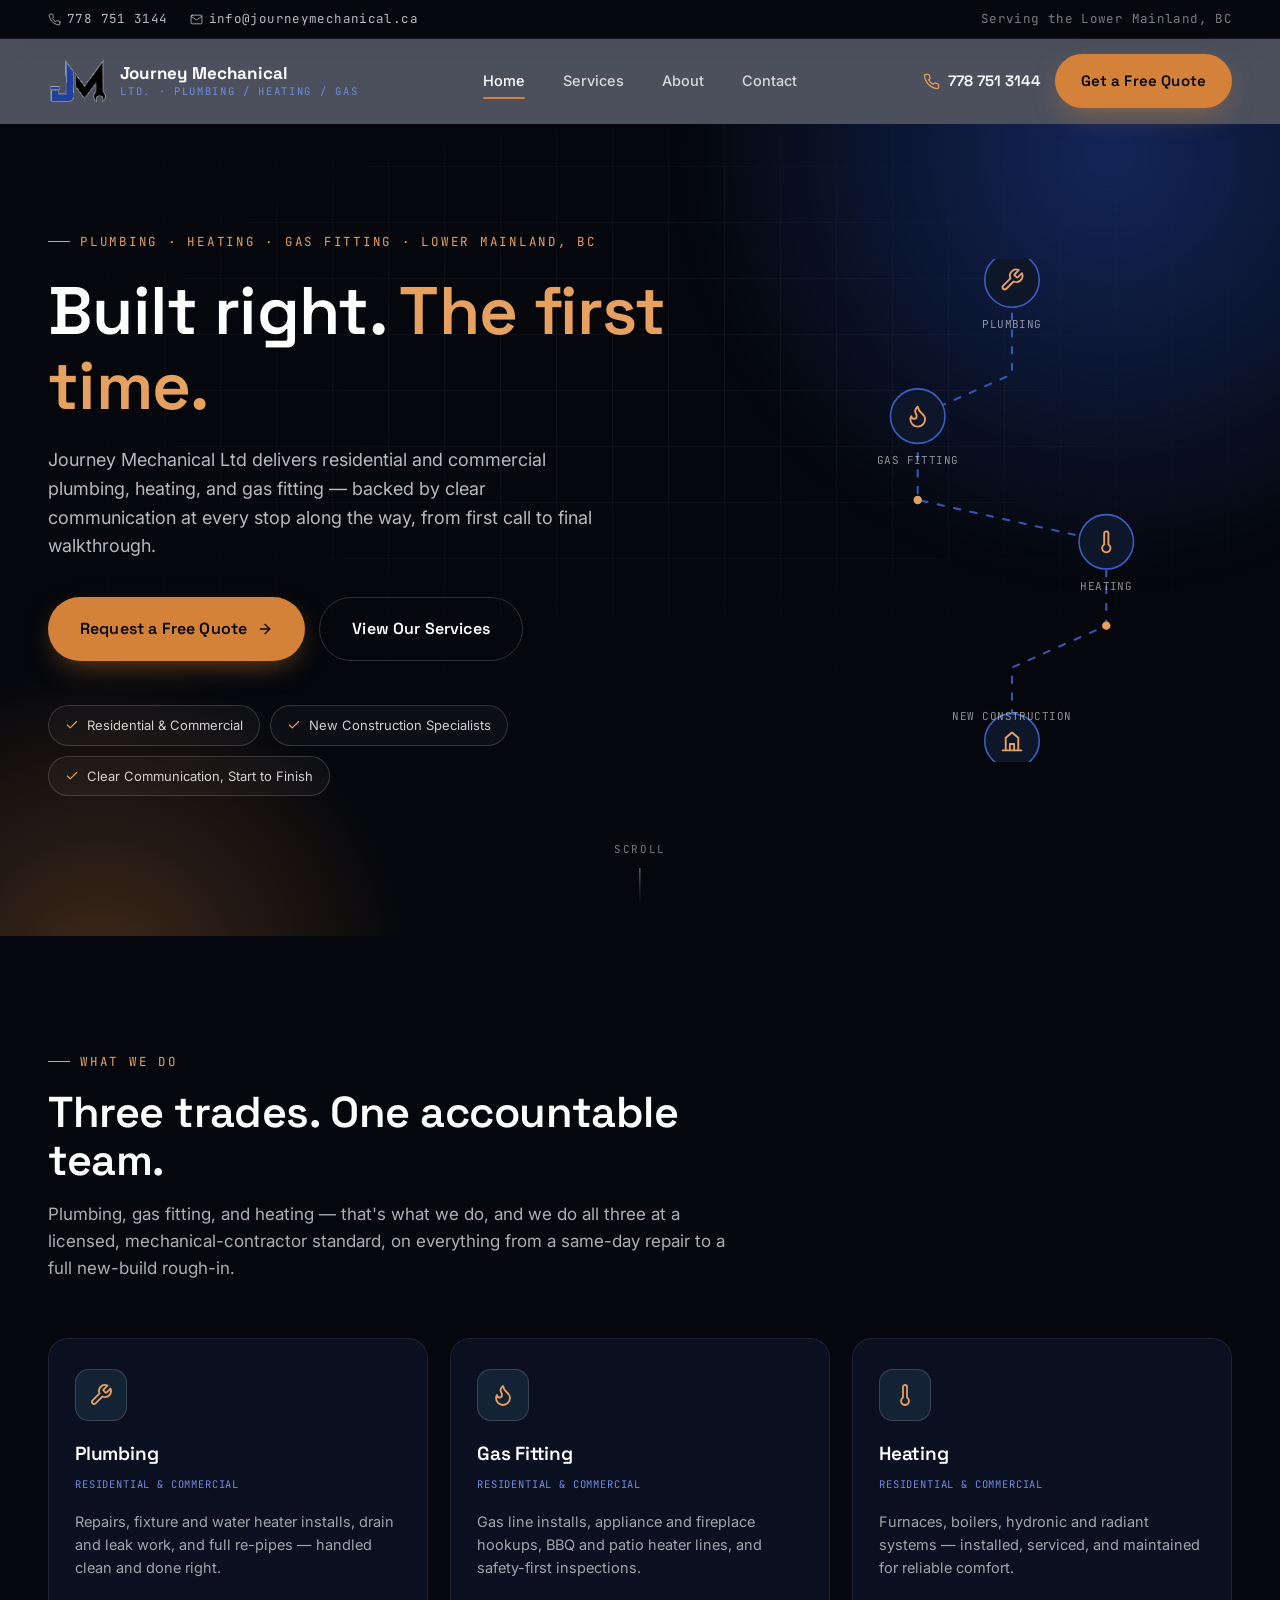
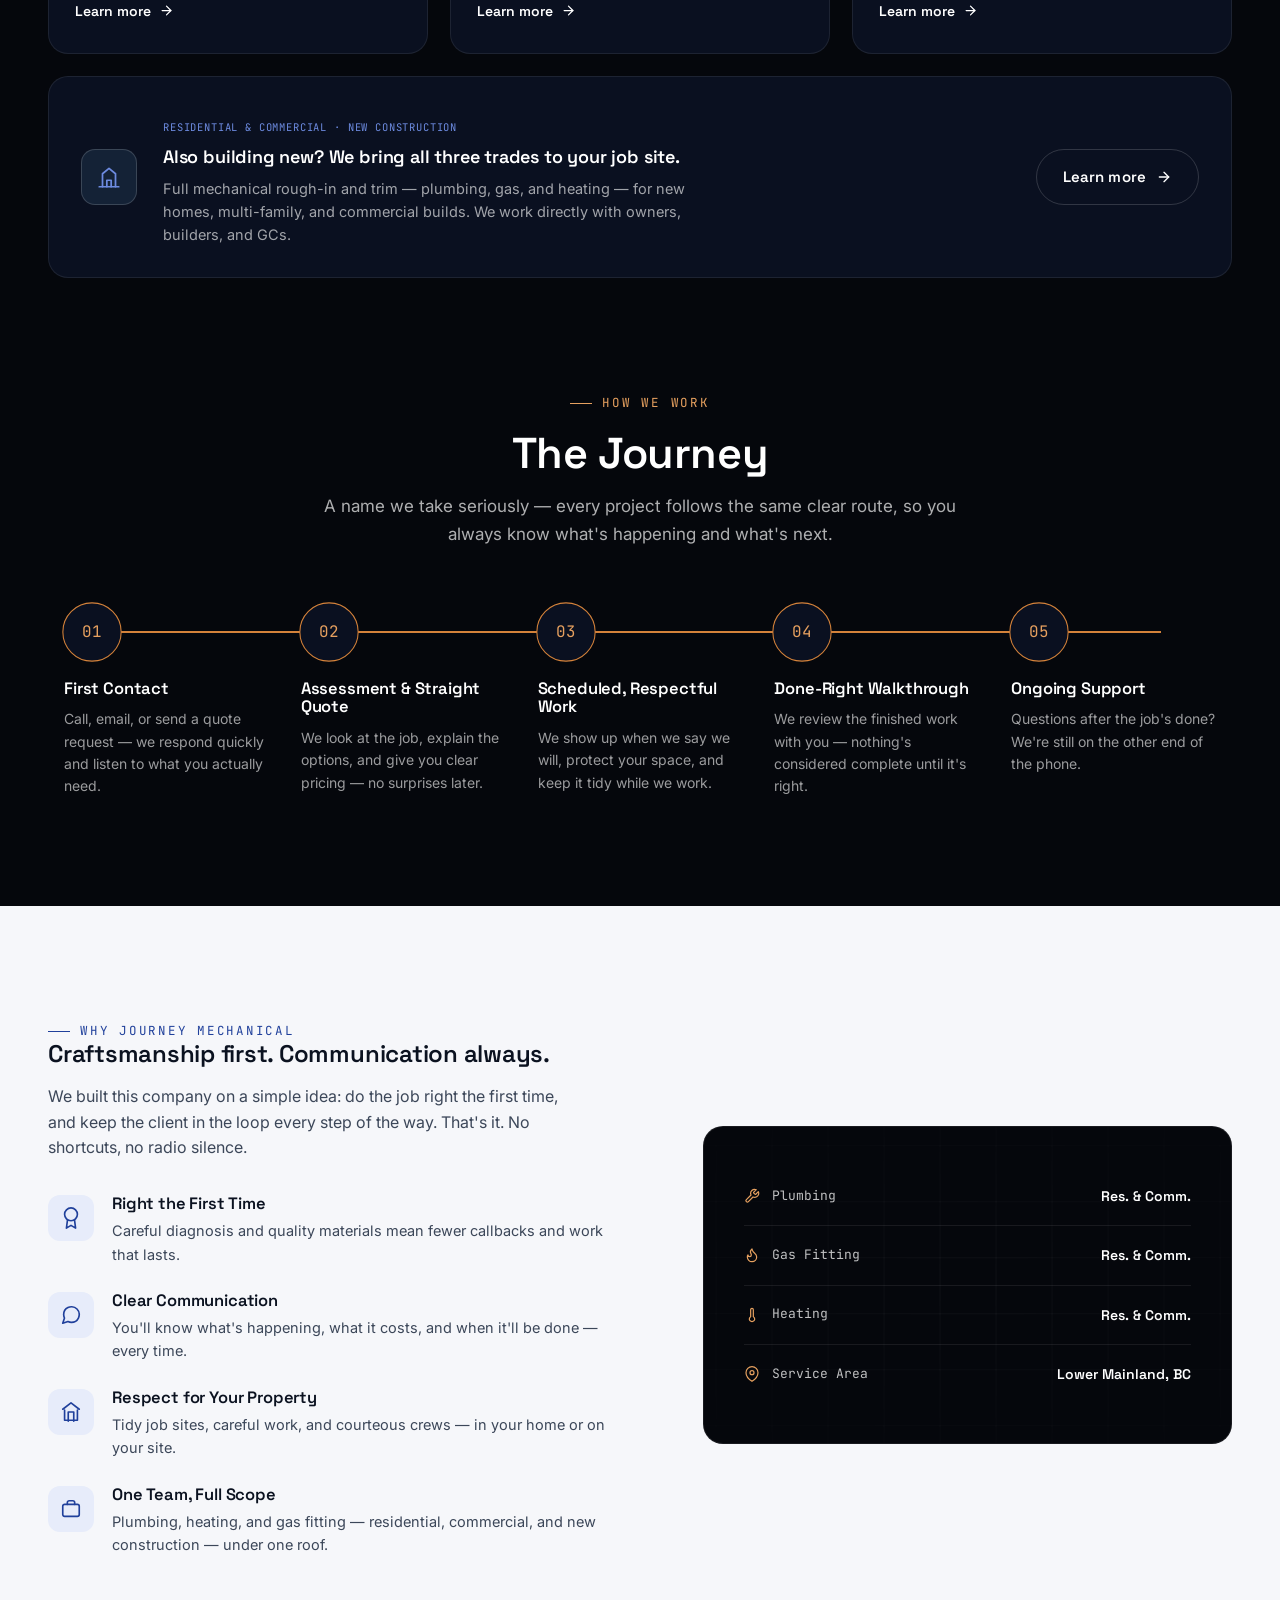
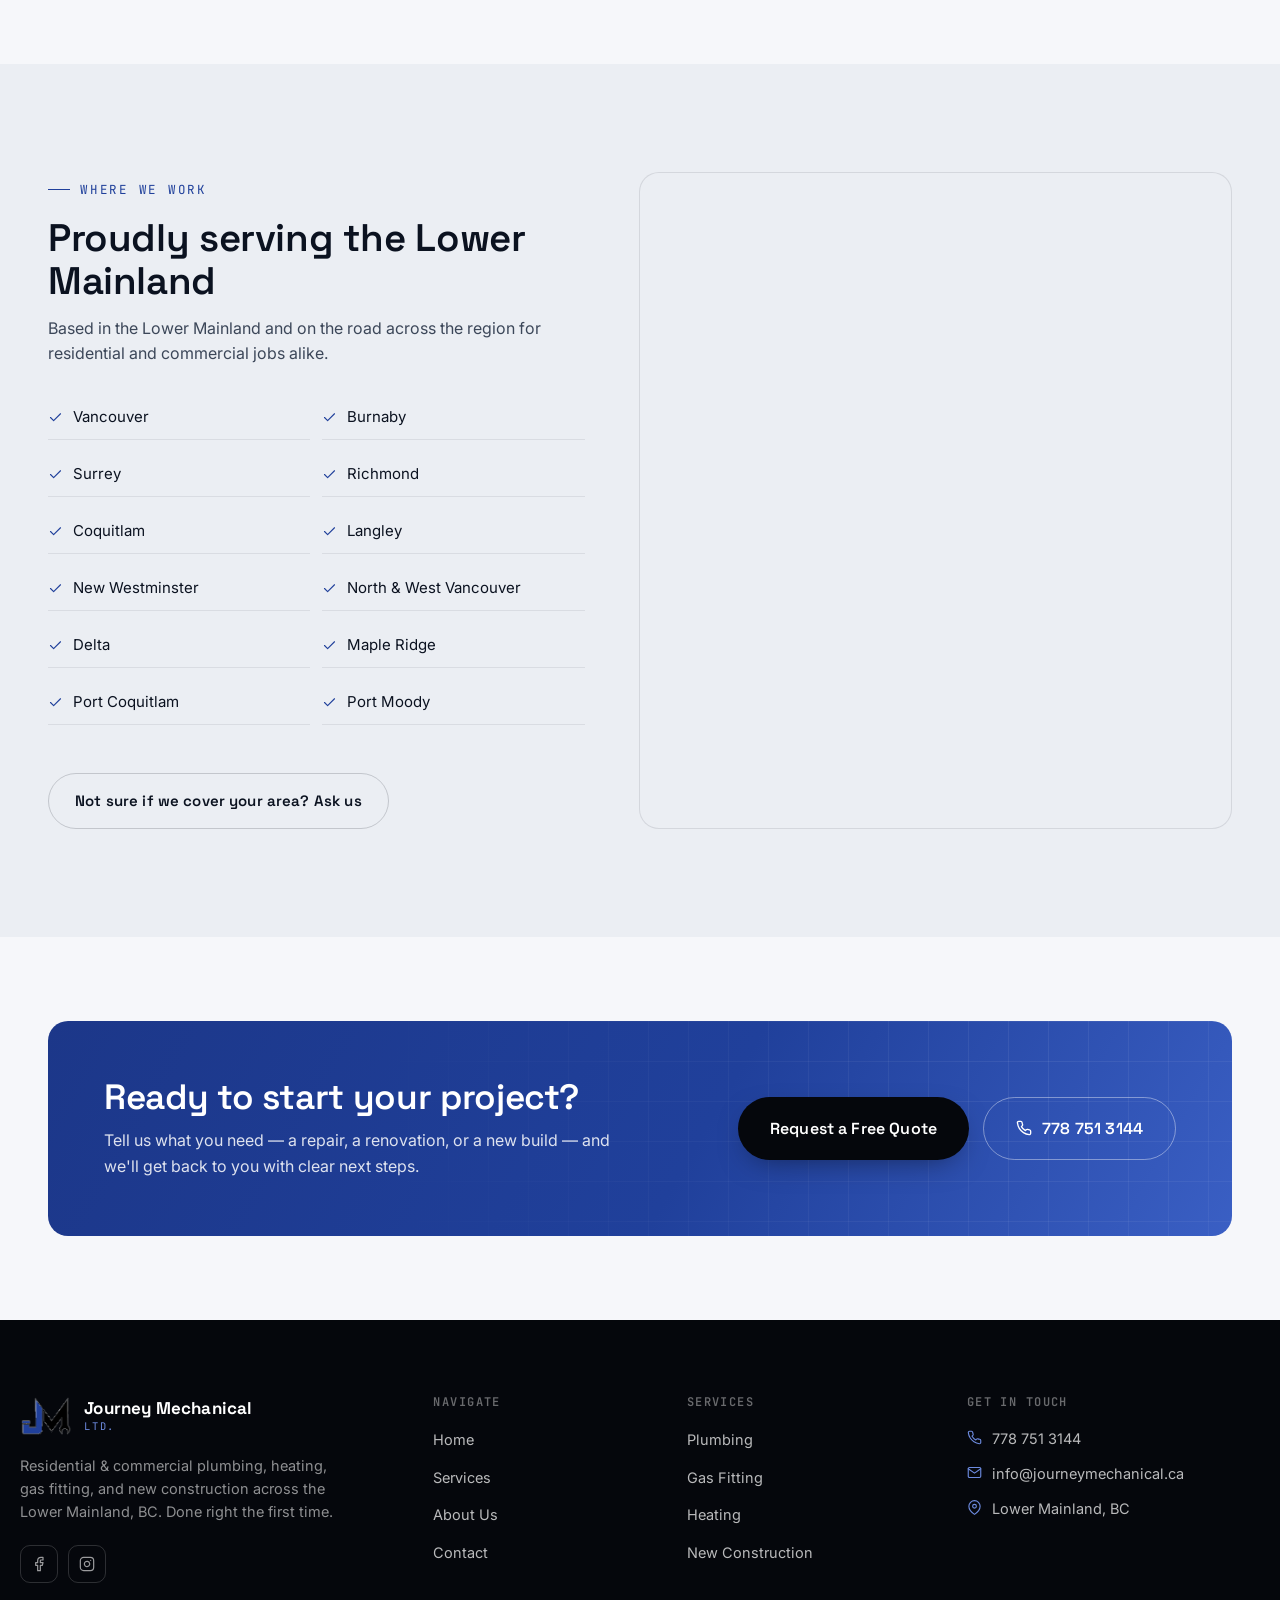
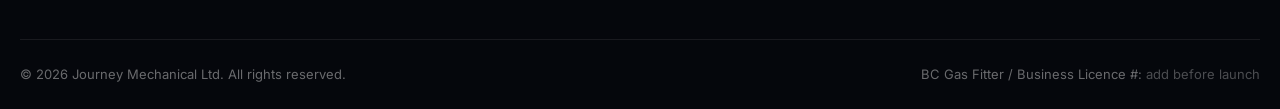
==== index.html @ cafa5f03 "Build Journey Mechanical Ltd website Static, no-build marketing site for a Lower Mainland BC plumbin" ====
<!doctype html>
<html lang="en" class="no-js">
<head>
<meta charset="UTF-8">
<script>document.documentElement.classList.remove("no-js");</script>
<meta name="viewport" content="width=device-width, initial-scale=1.0">
<title>Journey Mechanical Ltd | Plumbing, Heating &amp; Gas Fitting — Lower Mainland, BC</title>
<meta name="description" content="Journey Mechanical Ltd provides residential and commercial plumbing, heating, gas fitting, and new construction services across the Lower Mainland, BC. Done right the first time, with clear communication start to finish.">
<link rel="canonical" href="/index.html">

<meta property="og:type" content="website">
<meta property="og:title" content="Journey Mechanical Ltd | Plumbing, Heating & Gas Fitting — Lower Mainland, BC">
<meta property="og:description" content="Residential & commercial plumbing, heating, gas fitting and new construction across the Lower Mainland, BC. Done right the first time.">
<meta property="og:image" content="/assets/logo-icon-512.png">

<link rel="icon" type="image/png" href="/assets/favicon.png">
<link rel="apple-touch-icon" href="/assets/apple-touch-icon.png">

<link rel="preconnect" href="https://fonts.googleapis.com">
<link rel="preconnect" href="https://fonts.gstatic.com" crossorigin>
<link href="https://fonts.googleapis.com/css2?family=Space+Grotesk:wght@500;600;700&family=Inter:wght@400;500;600;700&family=JetBrains+Mono:wght@400;500&display=swap" rel="stylesheet">
<link rel="stylesheet" href="/css/style.css">

<script type="application/ld+json">
{
  "@context": "https://schema.org",
  "@type": "Plumber",
  "name": "Journey Mechanical Ltd",
  "image": "/assets/logo-icon-512.png",
  "telephone": "+1-778-751-3144",
  "email": "info@journeymechanical.ca",
  "areaServed": ["Vancouver","Burnaby","Surrey","Richmond","Coquitlam","Langley","New Westminster","North Vancouver","West Vancouver","Delta","Maple Ridge","Port Coquitlam","Port Moody"],
  "priceRange": "$$",
  "sameAs": []
}
</script>
</head>
<body>

<a href="#main" class="sr-only" style="position:absolute;left:-9999px;">Skip to content</a>

<!-- ===================== TOPBAR ===================== -->
<div class="topbar">
  <div class="container">
    <div class="topbar-links">
      <a href="tel:+17787513144">
        <svg viewBox="0 0 24 24" fill="none" stroke="currentColor" stroke-width="1.8" stroke-linecap="round" stroke-linejoin="round"><path d="M22 16.92v3a2 2 0 0 1-2.18 2 19.79 19.79 0 0 1-8.63-3.07 19.5 19.5 0 0 1-6-6 19.79 19.79 0 0 1-3.07-8.67A2 2 0 0 1 4.11 2h3a2 2 0 0 1 2 1.72c.13.96.36 1.9.7 2.81a2 2 0 0 1-.45 2.11L8.09 9.91a16 16 0 0 0 6 6l1.27-1.27a2 2 0 0 1 2.11-.45c.91.34 1.85.57 2.81.7A2 2 0 0 1 22 16.92z"/></svg>
        778 751 3144
      </a>
      <a href="mailto:info@journeymechanical.ca" class="hide-mobile">
        <svg viewBox="0 0 24 24" fill="none" stroke="currentColor" stroke-width="1.8" stroke-linecap="round" stroke-linejoin="round"><rect x="2" y="4" width="20" height="16" rx="2"/><path d="m22 6-10 7L2 6"/></svg>
        info@journeymechanical.ca
      </a>
    </div>
    <div class="topbar-area">Serving the Lower Mainland, BC</div>
  </div>
</div>

<!-- ===================== HEADER ===================== -->
<header class="site-header">
  <div class="container">
    <a href="/index.html" class="brand">
      <img src="/assets/logo.png" alt="Journey Mechanical Ltd logo">
      <span class="brand-text">
        <span class="brand-name">Journey Mechanical</span>
        <span class="brand-sub">Ltd. &middot; Plumbing / Heating / Gas</span>
      </span>
    </a>
    <nav class="main-nav" aria-label="Primary">
      <a href="/index.html" class="is-active">Home</a>
      <a href="/services.html">Services</a>
      <a href="/about.html">About</a>
      <a href="/contact.html">Contact</a>
    </nav>
    <div class="header-actions">
      <a href="tel:+17787513144" class="header-phone hide-mobile">
        <svg viewBox="0 0 24 24" fill="none" stroke="currentColor" stroke-width="1.8" stroke-linecap="round" stroke-linejoin="round"><path d="M22 16.92v3a2 2 0 0 1-2.18 2 19.79 19.79 0 0 1-8.63-3.07 19.5 19.5 0 0 1-6-6 19.79 19.79 0 0 1-3.07-8.67A2 2 0 0 1 4.11 2h3a2 2 0 0 1 2 1.72c.13.96.36 1.9.7 2.81a2 2 0 0 1-.45 2.11L8.09 9.91a16 16 0 0 0 6 6l1.27-1.27a2 2 0 0 1 2.11-.45c.91.34 1.85.57 2.81.7A2 2 0 0 1 22 16.92z"/></svg>
        <span>778 751 3144</span>
      </a>
      <a href="/contact.html" class="btn btn-primary">Get a Free Quote</a>
      <button class="nav-toggle" aria-label="Open menu">
        <svg viewBox="0 0 24 24" fill="none" stroke="currentColor" stroke-width="1.8" stroke-linecap="round" stroke-linejoin="round"><line x1="3" y1="6" x2="21" y2="6"/><line x1="3" y1="12" x2="21" y2="12"/><line x1="3" y1="18" x2="21" y2="18"/></svg>
      </button>
    </div>
  </div>
</header>

<!-- ===================== MOBILE NAV ===================== -->
<div class="mobile-nav">
  <div class="mobile-nav-top">
    <a href="/index.html" class="brand">
      <img src="/assets/logo.png" alt="Journey Mechanical Ltd logo" style="height:36px;">
    </a>
    <button class="mobile-nav-close" aria-label="Close menu">
      <svg viewBox="0 0 24 24" fill="none" stroke="currentColor" stroke-width="1.8" stroke-linecap="round" stroke-linejoin="round"><line x1="18" y1="6" x2="6" y2="18"/><line x1="6" y1="6" x2="18" y2="18"/></svg>
    </button>
  </div>
  <nav class="mobile-nav-links" aria-label="Mobile">
    <a href="/index.html">Home <svg viewBox="0 0 24 24" fill="none" stroke="currentColor" stroke-width="1.8" stroke-linecap="round" stroke-linejoin="round"><line x1="5" y1="12" x2="19" y2="12"/><polyline points="12 5 19 12 12 19"/></svg></a>
    <a href="/services.html">Services <svg viewBox="0 0 24 24" fill="none" stroke="currentColor" stroke-width="1.8" stroke-linecap="round" stroke-linejoin="round"><line x1="5" y1="12" x2="19" y2="12"/><polyline points="12 5 19 12 12 19"/></svg></a>
    <a href="/about.html">About <svg viewBox="0 0 24 24" fill="none" stroke="currentColor" stroke-width="1.8" stroke-linecap="round" stroke-linejoin="round"><line x1="5" y1="12" x2="19" y2="12"/><polyline points="12 5 19 12 12 19"/></svg></a>
    <a href="/contact.html">Contact <svg viewBox="0 0 24 24" fill="none" stroke="currentColor" stroke-width="1.8" stroke-linecap="round" stroke-linejoin="round"><line x1="5" y1="12" x2="19" y2="12"/><polyline points="12 5 19 12 12 19"/></svg></a>
  </nav>
  <div class="mobile-nav-foot">
    <a href="tel:+17787513144">
      <svg viewBox="0 0 24 24" fill="none" stroke="currentColor" stroke-width="1.8" stroke-linecap="round" stroke-linejoin="round"><path d="M22 16.92v3a2 2 0 0 1-2.18 2 19.79 19.79 0 0 1-8.63-3.07 19.5 19.5 0 0 1-6-6 19.79 19.79 0 0 1-3.07-8.67A2 2 0 0 1 4.11 2h3a2 2 0 0 1 2 1.72c.13.96.36 1.9.7 2.81a2 2 0 0 1-.45 2.11L8.09 9.91a16 16 0 0 0 6 6l1.27-1.27a2 2 0 0 1 2.11-.45c.91.34 1.85.57 2.81.7A2 2 0 0 1 22 16.92z"/></svg>
      778 751 3144
    </a>
    <a href="mailto:info@journeymechanical.ca">
      <svg viewBox="0 0 24 24" fill="none" stroke="currentColor" stroke-width="1.8" stroke-linecap="round" stroke-linejoin="round"><rect x="2" y="4" width="20" height="16" rx="2"/><path d="m22 6-10 7L2 6"/></svg>
      info@journeymechanical.ca
    </a>
  </div>
</div>

<main id="main">

<!-- ===================== HERO ===================== -->
<section class="hero">
  <div class="hero-blueprint"></div>
  <div class="hero-glow"></div>
  <div class="hero-glow-2"></div>
  <div class="container">
    <div class="hero-inner">
      <div class="hero-copy">
        <span class="eyebrow">Plumbing &middot; Heating &middot; Gas Fitting &middot; Lower Mainland, BC</span>
        <h1>Built right. <em>The first time.</em></h1>
        <p class="hero-lede">Journey Mechanical Ltd delivers residential and commercial plumbing, heating, and gas fitting &mdash; backed by clear communication at every stop along the way, from first call to final walkthrough.</p>
        <div class="hero-cta">
          <a href="/contact.html" class="btn btn-primary btn-lg">
            Request a Free Quote
            <svg viewBox="0 0 24 24" fill="none" stroke="currentColor" stroke-width="2" stroke-linecap="round" stroke-linejoin="round"><line x1="5" y1="12" x2="19" y2="12"/><polyline points="12 5 19 12 12 19"/></svg>
          </a>
          <a href="#services" class="btn btn-ghost btn-lg">View Our Services</a>
        </div>
        <div class="hero-chips">
          <span class="chip"><svg viewBox="0 0 24 24" fill="none" stroke="currentColor" stroke-width="2" stroke-linecap="round" stroke-linejoin="round"><polyline points="20 6 9 17 4 12"/></svg>Residential &amp; Commercial</span>
          <span class="chip"><svg viewBox="0 0 24 24" fill="none" stroke="currentColor" stroke-width="2" stroke-linecap="round" stroke-linejoin="round"><polyline points="20 6 9 17 4 12"/></svg>New Construction Specialists</span>
          <span class="chip"><svg viewBox="0 0 24 24" fill="none" stroke="currentColor" stroke-width="2" stroke-linecap="round" stroke-linejoin="round"><polyline points="20 6 9 17 4 12"/></svg>Clear Communication, Start to Finish</span>
        </div>
      </div>

      <div class="hero-diagram" aria-hidden="true">
        <svg viewBox="0 0 420 480" width="420" height="480">
          <path class="route-line" d="M210 20 L210 110 L120 150 L120 230 L300 270 L300 350 L210 390 L210 460"/>
          <circle class="route-node" cx="210" cy="20" r="26"/>
          <circle class="route-node" cx="120" cy="150" r="26"/>
          <circle class="route-node" cx="300" cy="270" r="26"/>
          <circle class="route-node" cx="210" cy="460" r="26"/>
          <circle class="route-pulse" cx="120" cy="230" r="4"/>
          <circle class="route-pulse" cx="300" cy="350" r="4" style="animation-delay:1.1s"/>

          <svg x="198" y="8" width="24" height="24" viewBox="0 0 24 24" fill="none" stroke="#e6a05f" stroke-width="1.8" stroke-linecap="round" stroke-linejoin="round"><path d="M14.7 6.3a1 1 0 0 0 0 1.4l1.6 1.6a1 1 0 0 0 1.4 0l3.77-3.77a6 6 0 0 1-7.94 7.94l-6.91 6.91a2.12 2.12 0 0 1-3-3l6.91-6.91a6 6 0 0 1 7.94-7.94l-3.76 3.76z"/></svg>
          <text class="route-label" x="210" y="66" text-anchor="middle">PLUMBING</text>

          <svg x="108" y="138" width="24" height="24" viewBox="0 0 24 24" fill="none" stroke="#e6a05f" stroke-width="1.8" stroke-linecap="round" stroke-linejoin="round"><path d="M8.5 14.5A2.5 2.5 0 0 0 11 12c0-1.38-.5-2-1-3-1.07-2.14-.22-4.05 2-6 .5 2.5 2 4.9 4 6.5 2 1.6 3 3.5 3 5.5a7 7 0 1 1-14 0c0-1.15.43-2.29 1-3a2.5 2.5 0 0 0 2.5 2.5z"/></svg>
          <text class="route-label" x="120" y="196" text-anchor="middle">GAS FITTING</text>

          <svg x="288" y="258" width="24" height="24" viewBox="0 0 24 24" fill="none" stroke="#e6a05f" stroke-width="1.8" stroke-linecap="round" stroke-linejoin="round"><path d="M14 4v10.54a4 4 0 1 1-4 0V4a2 2 0 0 1 4 0z"/></svg>
          <text class="route-label" x="300" y="316" text-anchor="middle">HEATING</text>

          <svg x="198" y="448" width="24" height="24" viewBox="0 0 24 24" fill="none" stroke="#e6a05f" stroke-width="1.8" stroke-linecap="round" stroke-linejoin="round"><path d="M3 21h18"/><path d="M6 21V9l6-5 6 5v12"/><path d="M10 21v-6h4v6"/></svg>
          <text class="route-label" x="210" y="440" text-anchor="middle">NEW CONSTRUCTION</text>
        </svg>
      </div>
    </div>
  </div>
  <div class="scroll-cue"><span>Scroll</span><span class="stem"></span></div>
</section>

<!-- ===================== SERVICES ===================== -->
<section class="section section-dark" id="services">
  <div class="container">
    <div class="section-head reveal">
      <span class="eyebrow">What We Do</span>
      <h2>Three trades. One accountable team.</h2>
      <p>Plumbing, gas fitting, and heating &mdash; that's what we do, and we do all three at a licensed, mechanical-contractor standard, on everything from a same-day repair to a full new-build rough-in.</p>
    </div>

    <div class="service-grid">
      <div class="service-card reveal reveal-delay-1">
        <div class="service-icon">
          <svg viewBox="0 0 24 24" fill="none" stroke="currentColor" stroke-width="1.8" stroke-linecap="round" stroke-linejoin="round"><path d="M14.7 6.3a1 1 0 0 0 0 1.4l1.6 1.6a1 1 0 0 0 1.4 0l3.77-3.77a6 6 0 0 1-7.94 7.94l-6.91 6.91a2.12 2.12 0 0 1-3-3l6.91-6.91a6 6 0 0 1 7.94-7.94l-3.76 3.76z"/></svg>
        </div>
        <h3>Plumbing</h3>
        <span class="service-tag">Residential &amp; Commercial</span>
        <p>Repairs, fixture and water heater installs, drain and leak work, and full re-pipes &mdash; handled clean and done right.</p>
        <a href="/services.html#plumbing" class="service-more">Learn more
          <svg viewBox="0 0 24 24" fill="none" stroke="currentColor" stroke-width="2" stroke-linecap="round" stroke-linejoin="round"><line x1="5" y1="12" x2="19" y2="12"/><polyline points="12 5 19 12 12 19"/></svg>
        </a>
      </div>

      <div class="service-card reveal reveal-delay-2">
        <div class="service-icon">
          <svg viewBox="0 0 24 24" fill="none" stroke="currentColor" stroke-width="1.8" stroke-linecap="round" stroke-linejoin="round"><path d="M8.5 14.5A2.5 2.5 0 0 0 11 12c0-1.38-.5-2-1-3-1.072-2.143-.224-4.054 2-6 .5 2.5 2 4.9 4 6.5 2 1.6 3 3.5 3 5.5a7 7 0 1 1-14 0c0-1.153.433-2.294 1-3a2.5 2.5 0 0 0 2.5 2.5z"/></svg>
        </div>
        <h3>Gas Fitting</h3>
        <span class="service-tag">Residential &amp; Commercial</span>
        <p>Gas line installs, appliance and fireplace hookups, BBQ and patio heater lines, and safety-first inspections.</p>
        <a href="/services.html#gas-fitting" class="service-more">Learn more
          <svg viewBox="0 0 24 24" fill="none" stroke="currentColor" stroke-width="2" stroke-linecap="round" stroke-linejoin="round"><line x1="5" y1="12" x2="19" y2="12"/><polyline points="12 5 19 12 12 19"/></svg>
        </a>
      </div>

      <div class="service-card reveal reveal-delay-3">
        <div class="service-icon">
          <svg viewBox="0 0 24 24" fill="none" stroke="currentColor" stroke-width="1.8" stroke-linecap="round" stroke-linejoin="round"><path d="M14 4v10.54a4 4 0 1 1-4 0V4a2 2 0 0 1 4 0z"/></svg>
        </div>
        <h3>Heating</h3>
        <span class="service-tag">Residential &amp; Commercial</span>
        <p>Furnaces, boilers, hydronic and radiant systems &mdash; installed, serviced, and maintained for reliable comfort.</p>
        <a href="/services.html#heating" class="service-more">Learn more
          <svg viewBox="0 0 24 24" fill="none" stroke="currentColor" stroke-width="2" stroke-linecap="round" stroke-linejoin="round"><line x1="5" y1="12" x2="19" y2="12"/><polyline points="12 5 19 12 12 19"/></svg>
        </a>
      </div>

    </div>

    <div class="construction-banner reveal reveal-delay-4">
      <div class="construction-banner-icon">
        <svg viewBox="0 0 24 24" fill="none" stroke="currentColor" stroke-width="1.6" stroke-linecap="round" stroke-linejoin="round"><path d="M3 21h18"/><path d="M6 21V9l6-5 6 5v12"/><path d="M10 21v-6h4v6"/></svg>
      </div>
      <div class="construction-banner-copy">
        <span class="service-tag">Residential &amp; Commercial &middot; New Construction</span>
        <h3>Also building new? We bring all three trades to your job site.</h3>
        <p>Full mechanical rough-in and trim &mdash; plumbing, gas, and heating &mdash; for new homes, multi-family, and commercial builds. We work directly with owners, builders, and GCs.</p>
      </div>
      <a href="/services.html#new-construction" class="btn btn-ghost">
        Learn more
        <svg viewBox="0 0 24 24" fill="none" stroke="currentColor" stroke-width="2" stroke-linecap="round" stroke-linejoin="round"><line x1="5" y1="12" x2="19" y2="12"/><polyline points="12 5 19 12 12 19"/></svg>
      </a>
    </div>
  </div>
</section>

<!-- ===================== THE JOURNEY / PROCESS ===================== -->
<section class="section section-dark" style="padding-top:0;">
  <div class="container">
    <div class="section-head center reveal">
      <span class="eyebrow">How We Work</span>
      <h2>The Journey</h2>
      <p>A name we take seriously &mdash; every project follows the same clear route, so you always know what's happening and what's next.</p>
    </div>

    <div class="journey">
      <div class="journey-track"></div>
      <div class="journey-track-fill"></div>

      <div class="journey-step">
        <div class="journey-num">01</div>
        <h3>First Contact</h3>
        <p>Call, email, or send a quote request &mdash; we respond quickly and listen to what you actually need.</p>
      </div>
      <div class="journey-step">
        <div class="journey-num">02</div>
        <h3>Assessment &amp; Straight Quote</h3>
        <p>We look at the job, explain the options, and give you clear pricing &mdash; no surprises later.</p>
      </div>
      <div class="journey-step">
        <div class="journey-num">03</div>
        <h3>Scheduled, Respectful Work</h3>
        <p>We show up when we say we will, protect your space, and keep it tidy while we work.</p>
      </div>
      <div class="journey-step">
        <div class="journey-num">04</div>
        <h3>Done-Right Walkthrough</h3>
        <p>We review the finished work with you &mdash; nothing's considered complete until it's right.</p>
      </div>
      <div class="journey-step">
        <div class="journey-num">05</div>
        <h3>Ongoing Support</h3>
        <p>Questions after the job's done? We're still on the other end of the phone.</p>
      </div>
    </div>
  </div>
</section>

<!-- ===================== WHY US ===================== -->
<section class="section">
  <div class="container">
    <div class="why-grid">
      <div class="reveal">
        <span class="eyebrow on-light">Why Journey Mechanical</span>
        <h2>Craftsmanship first. Communication always.</h2>
        <p style="margin-top:16px;color:var(--slate-700);font-size:16px;max-width:520px;">We built this company on a simple idea: do the job right the first time, and keep the client in the loop every step of the way. That's it. No shortcuts, no radio silence.</p>

        <div class="value-list">
          <div class="value-item">
            <div class="value-icon">
              <svg viewBox="0 0 24 24" fill="none" stroke="currentColor" stroke-width="1.8" stroke-linecap="round" stroke-linejoin="round"><circle cx="12" cy="8" r="7"/><polyline points="8.21 13.89 7 23 12 20 17 23 15.79 13.88"/></svg>
            </div>
            <div>
              <h3>Right the First Time</h3>
              <p>Careful diagnosis and quality materials mean fewer callbacks and work that lasts.</p>
            </div>
          </div>
          <div class="value-item">
            <div class="value-icon">
              <svg viewBox="0 0 24 24" fill="none" stroke="currentColor" stroke-width="1.8" stroke-linecap="round" stroke-linejoin="round"><path d="M21 11.5a8.38 8.38 0 0 1-.9 3.8 8.5 8.5 0 0 1-7.6 4.7 8.38 8.38 0 0 1-3.8-.9L3 21l1.9-5.7a8.38 8.38 0 0 1-.9-3.8 8.5 8.5 0 0 1 4.7-7.6 8.38 8.38 0 0 1 3.8-.9h.5a8.48 8.48 0 0 1 8 8v.5z"/></svg>
            </div>
            <div>
              <h3>Clear Communication</h3>
              <p>You'll know what's happening, what it costs, and when it'll be done &mdash; every time.</p>
            </div>
          </div>
          <div class="value-item">
            <div class="value-icon">
              <svg viewBox="0 0 24 24" fill="none" stroke="currentColor" stroke-width="1.8" stroke-linecap="round" stroke-linejoin="round"><path d="M3 9l9-7 9 7"/><path d="M9 22V12h6v10"/><path d="M5 10v11h14V10"/></svg>
            </div>
            <div>
              <h3>Respect for Your Property</h3>
              <p>Tidy job sites, careful work, and courteous crews &mdash; in your home or on your site.</p>
            </div>
          </div>
          <div class="value-item">
            <div class="value-icon">
              <svg viewBox="0 0 24 24" fill="none" stroke="currentColor" stroke-width="1.8" stroke-linecap="round" stroke-linejoin="round"><rect x="3" y="7" width="18" height="13" rx="2"/><path d="M8 7V5a2 2 0 0 1 2-2h4a2 2 0 0 1 2 2v2"/></svg>
            </div>
            <div>
              <h3>One Team, Full Scope</h3>
              <p>Plumbing, heating, and gas fitting &mdash; residential, commercial, and new construction &mdash; under one roof.</p>
            </div>
          </div>
        </div>
      </div>

      <div class="gauge-panel reveal reveal-delay-2">
        <div class="hero-blueprint"></div>
        <div class="gauge-list">
          <div class="gauge-row">
            <span class="gauge-label"><svg viewBox="0 0 24 24" fill="none" stroke="currentColor" stroke-width="1.8" stroke-linecap="round" stroke-linejoin="round"><path d="M14.7 6.3a1 1 0 0 0 0 1.4l1.6 1.6a1 1 0 0 0 1.4 0l3.77-3.77a6 6 0 0 1-7.94 7.94l-6.91 6.91a2.12 2.12 0 0 1-3-3l6.91-6.91a6 6 0 0 1 7.94-7.94l-3.76 3.76z"/></svg>Plumbing</span>
            <span class="gauge-value">Res. &amp; Comm.</span>
          </div>
          <div class="gauge-row">
            <span class="gauge-label"><svg viewBox="0 0 24 24" fill="none" stroke="currentColor" stroke-width="1.8" stroke-linecap="round" stroke-linejoin="round"><path d="M8.5 14.5A2.5 2.5 0 0 0 11 12c0-1.38-.5-2-1-3-1.07-2.14-.22-4.05 2-6 .5 2.5 2 4.9 4 6.5 2 1.6 3 3.5 3 5.5a7 7 0 1 1-14 0c0-1.15.43-2.29 1-3a2.5 2.5 0 0 0 2.5 2.5z"/></svg>Gas Fitting</span>
            <span class="gauge-value">Res. &amp; Comm.</span>
          </div>
          <div class="gauge-row">
            <span class="gauge-label"><svg viewBox="0 0 24 24" fill="none" stroke="currentColor" stroke-width="1.8" stroke-linecap="round" stroke-linejoin="round"><path d="M14 4v10.54a4 4 0 1 1-4 0V4a2 2 0 0 1 4 0z"/></svg>Heating</span>
            <span class="gauge-value">Res. &amp; Comm.</span>
          </div>
          <div class="gauge-row">
            <span class="gauge-label"><svg viewBox="0 0 24 24" fill="none" stroke="currentColor" stroke-width="1.8" stroke-linecap="round" stroke-linejoin="round"><path d="M21 10c0 7-9 13-9 13s-9-6-9-13a9 9 0 0 1 18 0z"/><circle cx="12" cy="10" r="3"/></svg>Service Area</span>
            <span class="gauge-value">Lower Mainland, BC</span>
          </div>
        </div>
      </div>
    </div>
  </div>
</section>

<!-- ===================== SERVICE AREA ===================== -->
<section class="section section-tint" id="area">
  <div class="container">
    <div class="area-grid">
      <div class="reveal">
        <span class="eyebrow on-light">Where We Work</span>
        <h2 style="font-size:clamp(1.8rem,3.2vw,2.4rem);margin-top:16px;">Proudly serving the Lower Mainland</h2>
        <p style="margin-top:14px;color:var(--slate-700);font-size:16px;">Based in the Lower Mainland and on the road across the region for residential and commercial jobs alike.</p>
        <ul class="city-list">
          <li><svg viewBox="0 0 24 24" fill="none" stroke="currentColor" stroke-width="1.8" stroke-linecap="round" stroke-linejoin="round"><polyline points="20 6 9 17 4 12"/></svg>Vancouver</li>
          <li><svg viewBox="0 0 24 24" fill="none" stroke="currentColor" stroke-width="1.8" stroke-linecap="round" stroke-linejoin="round"><polyline points="20 6 9 17 4 12"/></svg>Burnaby</li>
          <li><svg viewBox="0 0 24 24" fill="none" stroke="currentColor" stroke-width="1.8" stroke-linecap="round" stroke-linejoin="round"><polyline points="20 6 9 17 4 12"/></svg>Surrey</li>
          <li><svg viewBox="0 0 24 24" fill="none" stroke="currentColor" stroke-width="1.8" stroke-linecap="round" stroke-linejoin="round"><polyline points="20 6 9 17 4 12"/></svg>Richmond</li>
          <li><svg viewBox="0 0 24 24" fill="none" stroke="currentColor" stroke-width="1.8" stroke-linecap="round" stroke-linejoin="round"><polyline points="20 6 9 17 4 12"/></svg>Coquitlam</li>
          <li><svg viewBox="0 0 24 24" fill="none" stroke="currentColor" stroke-width="1.8" stroke-linecap="round" stroke-linejoin="round"><polyline points="20 6 9 17 4 12"/></svg>Langley</li>
          <li><svg viewBox="0 0 24 24" fill="none" stroke="currentColor" stroke-width="1.8" stroke-linecap="round" stroke-linejoin="round"><polyline points="20 6 9 17 4 12"/></svg>New Westminster</li>
          <li><svg viewBox="0 0 24 24" fill="none" stroke="currentColor" stroke-width="1.8" stroke-linecap="round" stroke-linejoin="round"><polyline points="20 6 9 17 4 12"/></svg>North &amp; West Vancouver</li>
          <li><svg viewBox="0 0 24 24" fill="none" stroke="currentColor" stroke-width="1.8" stroke-linecap="round" stroke-linejoin="round"><polyline points="20 6 9 17 4 12"/></svg>Delta</li>
          <li><svg viewBox="0 0 24 24" fill="none" stroke="currentColor" stroke-width="1.8" stroke-linecap="round" stroke-linejoin="round"><polyline points="20 6 9 17 4 12"/></svg>Maple Ridge</li>
          <li><svg viewBox="0 0 24 24" fill="none" stroke="currentColor" stroke-width="1.8" stroke-linecap="round" stroke-linejoin="round"><polyline points="20 6 9 17 4 12"/></svg>Port Coquitlam</li>
          <li><svg viewBox="0 0 24 24" fill="none" stroke="currentColor" stroke-width="1.8" stroke-linecap="round" stroke-linejoin="round"><polyline points="20 6 9 17 4 12"/></svg>Port Moody</li>
        </ul>
        <a href="/contact.html" class="btn btn-outline-dark mt-lg">Not sure if we cover your area? Ask us</a>
      </div>
      <div class="map-frame reveal reveal-delay-2">
        <iframe src="https://maps.google.com/maps?q=Lower%20Mainland%2C%20British%20Columbia%2C%20Canada&t=&z=9&ie=UTF8&iwloc=&output=embed" loading="lazy" referrerpolicy="no-referrer-when-downgrade" title="Journey Mechanical Ltd service area map — Lower Mainland, BC"></iframe>
      </div>
    </div>
  </div>
</section>

<!-- ===================== CTA BANNER ===================== -->
<section class="section-tight">
  <div class="container">
    <div class="cta-banner reveal">
      <div class="cta-banner-copy">
        <h2>Ready to start your project?</h2>
        <p>Tell us what you need &mdash; a repair, a renovation, or a new build &mdash; and we'll get back to you with clear next steps.</p>
      </div>
      <div class="cta-banner-actions">
        <a href="/contact.html" class="btn btn-primary btn-lg">Request a Free Quote</a>
        <a href="tel:+17787513144" class="btn btn-ghost btn-lg">
          <svg viewBox="0 0 24 24" fill="none" stroke="currentColor" stroke-width="2" stroke-linecap="round" stroke-linejoin="round"><path d="M22 16.92v3a2 2 0 0 1-2.18 2 19.79 19.79 0 0 1-8.63-3.07 19.5 19.5 0 0 1-6-6 19.79 19.79 0 0 1-3.07-8.67A2 2 0 0 1 4.11 2h3a2 2 0 0 1 2 1.72c.13.96.36 1.9.7 2.81a2 2 0 0 1-.45 2.11L8.09 9.91a16 16 0 0 0 6 6l1.27-1.27a2 2 0 0 1 2.11-.45c.91.34 1.85.57 2.81.7A2 2 0 0 1 22 16.92z"/></svg>
          778 751 3144
        </a>
      </div>
    </div>
  </div>
</section>

</main>

<!-- ===================== FOOTER ===================== -->
<footer class="site-footer">
  <div class="container footer-top">
    <div class="footer-grid">
      <div class="footer-brand">
        <a href="/index.html" class="brand">
          <img src="/assets/logo.png" alt="Journey Mechanical Ltd logo" style="height:40px;">
          <span class="brand-text">
            <span class="brand-name">Journey Mechanical</span>
            <span class="brand-sub">Ltd.</span>
          </span>
        </a>
        <p>Residential &amp; commercial plumbing, heating, gas fitting, and new construction across the Lower Mainland, BC. Done right the first time.</p>
        <div class="footer-social">
          <a href="#" aria-label="Facebook"><svg viewBox="0 0 24 24" fill="none" stroke="currentColor" stroke-width="1.8" stroke-linecap="round" stroke-linejoin="round"><path d="M18 2h-3a5 5 0 0 0-5 5v3H7v4h3v8h4v-8h3l1-4h-4V7a1 1 0 0 1 1-1h3z"/></svg></a>
          <a href="#" aria-label="Instagram"><svg viewBox="0 0 24 24" fill="none" stroke="currentColor" stroke-width="1.8" stroke-linecap="round" stroke-linejoin="round"><rect x="2" y="2" width="20" height="20" rx="5"/><path d="M16 11.37A4 4 0 1 1 12.63 8 4 4 0 0 1 16 11.37z"/><line x1="17.5" y1="6.5" x2="17.51" y2="6.5"/></svg></a>
        </div>
      </div>
      <div class="footer-col">
        <h4>Navigate</h4>
        <ul>
          <li><a href="/index.html">Home</a></li>
          <li><a href="/services.html">Services</a></li>
          <li><a href="/about.html">About Us</a></li>
          <li><a href="/contact.html">Contact</a></li>
        </ul>
      </div>
      <div class="footer-col">
        <h4>Services</h4>
        <ul>
          <li><a href="/services.html#plumbing">Plumbing</a></li>
          <li><a href="/services.html#gas-fitting">Gas Fitting</a></li>
          <li><a href="/services.html#heating">Heating</a></li>
          <li><a href="/services.html#new-construction">New Construction</a></li>
        </ul>
      </div>
      <div class="footer-col">
        <h4>Get In Touch</h4>
        <ul>
          <li class="contact-line"><svg viewBox="0 0 24 24" fill="none" stroke="currentColor" stroke-width="1.8" stroke-linecap="round" stroke-linejoin="round"><path d="M22 16.92v3a2 2 0 0 1-2.18 2 19.79 19.79 0 0 1-8.63-3.07 19.5 19.5 0 0 1-6-6 19.79 19.79 0 0 1-3.07-8.67A2 2 0 0 1 4.11 2h3a2 2 0 0 1 2 1.72c.13.96.36 1.9.7 2.81a2 2 0 0 1-.45 2.11L8.09 9.91a16 16 0 0 0 6 6l1.27-1.27a2 2 0 0 1 2.11-.45c.91.34 1.85.57 2.81.7A2 2 0 0 1 22 16.92z"/></svg><a href="tel:+17787513144">778 751 3144</a></li>
          <li class="contact-line"><svg viewBox="0 0 24 24" fill="none" stroke="currentColor" stroke-width="1.8" stroke-linecap="round" stroke-linejoin="round"><rect x="2" y="4" width="20" height="16" rx="2"/><path d="m22 6-10 7L2 6"/></svg><a href="mailto:info@journeymechanical.ca">info@journeymechanical.ca</a></li>
          <li class="contact-line"><svg viewBox="0 0 24 24" fill="none" stroke="currentColor" stroke-width="1.8" stroke-linecap="round" stroke-linejoin="round"><path d="M21 10c0 7-9 13-9 13s-9-6-9-13a9 9 0 0 1 18 0z"/><circle cx="12" cy="10" r="3"/></svg><span>Lower Mainland, BC</span></li>
        </ul>
      </div>
    </div>
  </div>
  <div class="container footer-bottom">
    <span>&copy; <span id="year">2026</span> Journey Mechanical Ltd. All rights reserved.</span>
    <div class="footer-legal">
      <span>BC Gas Fitter / Business Licence #: <em style="font-style:normal;opacity:.7;">add before launch</em></span>
    </div>
  </div>
</footer>

<script src="/js/main.js"></script>
</body>
</html>
---- css/style.css ----
/* ==========================================================================
   Journey Mechanical Ltd — base stylesheet
   ========================================================================== */

:root {
  /* brand */
  --blue-700: #17337c;
  --blue-600: #1c3789;
  --blue-500: #20409b;
  --blue-400: #3a5fc4;
  --blue-300: #6d8be0;
  --blue-100: #e7ecfa;

  --copper-500: #d4823a;
  --copper-400: #e6a05f;
  --copper-300: #f0bd8c;

  --navy-950: #05070c;
  --navy-900: #0a1020;
  --navy-800: #0e1729;
  --navy-700: #142236;
  --navy-600: #1b2c44;
  --navy-line: rgba(255, 255, 255, 0.08);
  --navy-line-strong: rgba(255, 255, 255, 0.16);

  --ink: #0b1220;
  --slate-700: #3c4759;
  --slate-500: #64708a;
  --paper: #f6f7fa;
  --paper-dim: #ebeef3;
  --white: #ffffff;

  --font-head: "Space Grotesk", "Segoe UI", system-ui, sans-serif;
  --font-body: "Inter", "Segoe UI", system-ui, sans-serif;
  --font-mono: "JetBrains Mono", "SFMono-Regular", Consolas, monospace;

  --container: 1240px;
  --radius-sm: 6px;
  --radius-md: 12px;
  --radius-lg: 20px;

  --ease: cubic-bezier(0.22, 1, 0.36, 1);
}

/* ---------- reset ---------- */
*, *::before, *::after { box-sizing: border-box; }
html { scroll-behavior: smooth; }
@media (prefers-reduced-motion: reduce) {
  html { scroll-behavior: auto; }
  *, *::before, *::after {
    animation-duration: 0.01ms !important;
    animation-iteration-count: 1 !important;
    transition-duration: 0.01ms !important;
    scroll-behavior: auto !important;
  }
}
body, h1, h2, h3, h4, p, figure, blockquote { margin: 0; }
ul, ol { margin: 0; padding: 0; list-style: none; }
img { max-width: 100%; display: block; }
a { color: inherit; text-decoration: none; }
button { font: inherit; color: inherit; background: none; border: 0; cursor: pointer; }
input, textarea, select { font: inherit; color: inherit; }
svg { display: block; }

body {
  font-family: var(--font-body);
  background: var(--paper);
  color: var(--ink);
  -webkit-font-smoothing: antialiased;
  line-height: 1.6;
  overflow-x: hidden;
}

h1, h2, h3, h4 {
  font-family: var(--font-head);
  font-weight: 600;
  line-height: 1.12;
  letter-spacing: -0.01em;
  color: var(--ink);
}

.container {
  width: 100%;
  max-width: var(--container);
  margin: 0 auto;
  padding: 0 28px;
}

@media (max-width: 640px) {
  .container { padding: 0 20px; }
}

/* eyebrow / mono labels — blueprint annotation motif */
.eyebrow {
  display: inline-flex;
  align-items: center;
  gap: 10px;
  font-family: var(--font-mono);
  font-size: 12.5px;
  letter-spacing: 0.14em;
  text-transform: uppercase;
  color: var(--copper-400);
}
.eyebrow::before {
  content: "";
  width: 22px;
  height: 1px;
  background: var(--copper-400);
  display: block;
}
.eyebrow.on-light { color: var(--blue-500); }
.eyebrow.on-light::before { background: var(--blue-500); }

/* ---------- buttons ---------- */
.btn {
  display: inline-flex;
  align-items: center;
  gap: 10px;
  padding: 15px 26px;
  border-radius: 999px;
  font-family: var(--font-head);
  font-size: 15px;
  font-weight: 600;
  letter-spacing: 0.01em;
  white-space: nowrap;
  transition: transform 0.35s var(--ease), box-shadow 0.35s var(--ease), background 0.25s ease, border-color 0.25s ease, color 0.25s ease;
}
.btn svg { width: 16px; height: 16px; flex-shrink: 0; }

.btn-primary {
  background: var(--copper-500);
  color: var(--navy-950);
  box-shadow: 0 10px 30px -10px rgba(212, 130, 58, 0.6);
}
.btn-primary:hover { transform: translateY(-2px); box-shadow: 0 16px 34px -10px rgba(212, 130, 58, 0.75); background: var(--copper-400); }

.btn-ghost {
  background: transparent;
  color: var(--white);
  border: 1px solid var(--navy-line-strong);
}
.btn-ghost:hover { background: rgba(255,255,255,0.06); border-color: rgba(255,255,255,0.35); transform: translateY(-2px); }

.btn-outline-dark {
  background: transparent;
  color: var(--ink);
  border: 1px solid rgba(11,18,32,0.18);
}
.btn-outline-dark:hover { border-color: var(--blue-500); color: var(--blue-500); transform: translateY(-2px); }

.btn-block { width: 100%; justify-content: center; }
.btn-lg { padding: 18px 32px; font-size: 16px; }

/* ==========================================================================
   Header / Nav
   ========================================================================== */

.topbar {
  background: var(--navy-950);
  color: rgba(255,255,255,0.72);
  font-family: var(--font-mono);
  font-size: 12.5px;
  letter-spacing: 0.03em;
  border-bottom: 1px solid var(--navy-line);
}
.topbar .container {
  display: flex;
  align-items: center;
  justify-content: space-between;
  height: 38px;
}
.topbar-links { display: flex; align-items: center; gap: 22px; }
.topbar-links a { display: inline-flex; align-items: center; gap: 6px; transition: color 0.2s ease; }
.topbar-links a:hover { color: var(--copper-400); }
.topbar-links svg { width: 13px; height: 13px; opacity: 0.85; }
.topbar-area { opacity: 0.65; }
@media (max-width: 760px) {
  .topbar-area { display: none; }
}
@media (max-width: 460px) {
  .topbar .container { justify-content: center; }
  .topbar-links { gap: 16px; }
}

.site-header {
  position: sticky;
  top: 0;
  z-index: 100;
  background: rgba(10, 16, 32, 0.72);
  backdrop-filter: blur(14px) saturate(140%);
  -webkit-backdrop-filter: blur(14px) saturate(140%);
  border-bottom: 1px solid transparent;
  transition: background 0.3s ease, border-color 0.3s ease, box-shadow 0.3s ease;
}
.site-header.is-scrolled {
  background: rgba(8, 13, 26, 0.94);
  border-bottom-color: var(--navy-line);
  box-shadow: 0 12px 30px -18px rgba(0,0,0,0.6);
}
.site-header .container {
  display: flex;
  align-items: center;
  justify-content: space-between;
  height: 84px;
  gap: 24px;
}

.brand { display: flex; align-items: center; gap: 12px; }
.brand img { height: 46px; width: auto; }
.brand-text { display: flex; flex-direction: column; line-height: 1.1; }
.brand-name {
  font-family: var(--font-head);
  font-weight: 700;
  font-size: 17px;
  letter-spacing: 0.01em;
  color: var(--white);
}
.brand-sub {
  font-family: var(--font-mono);
  font-size: 10.5px;
  letter-spacing: 0.16em;
  text-transform: uppercase;
  color: var(--blue-300);
  margin-top: 3px;
}

.main-nav { display: flex; align-items: center; gap: 6px; }
.main-nav a {
  position: relative;
  padding: 10px 16px;
  font-size: 14.5px;
  font-weight: 500;
  color: rgba(255,255,255,0.78);
  border-radius: 999px;
  transition: color 0.2s ease, background 0.2s ease;
}
.main-nav a:hover { color: var(--white); background: rgba(255,255,255,0.06); }
.main-nav a.is-active { color: var(--white); }
.main-nav a.is-active::after {
  content: "";
  position: absolute;
  left: 16px; right: 16px; bottom: 4px;
  height: 2px;
  background: var(--copper-500);
  border-radius: 2px;
}

.header-actions { display: flex; align-items: center; gap: 14px; }
.header-phone {
  display: flex;
  align-items: center;
  gap: 8px;
  color: var(--white);
  font-family: var(--font-head);
  font-weight: 600;
  font-size: 15px;
}
.header-phone svg { width: 17px; height: 17px; color: var(--copper-400); }
@media (max-width: 1080px) { .header-phone span { display: none; } }

.nav-toggle {
  display: none;
  width: 42px; height: 42px;
  border-radius: 10px;
  align-items: center; justify-content: center;
  border: 1px solid var(--navy-line-strong);
  color: var(--white);
}
.nav-toggle svg { width: 20px; height: 20px; }

@media (max-width: 900px) {
  .main-nav { display: none; }
  .nav-toggle { display: inline-flex; }
}

@media (max-width: 560px) {
  .header-actions .btn-primary { display: none; }
}

@media (max-width: 420px) {
  .brand-sub { display: none; }
  .brand img { height: 38px; }
}

/* mobile nav overlay */
.mobile-nav {
  position: fixed;
  inset: 0;
  z-index: 200;
  background: var(--navy-950);
  display: flex;
  flex-direction: column;
  transform: translateY(calc(-100% - 40px));
  visibility: hidden;
  transition: transform 0.45s var(--ease), visibility 0s linear 0.45s;
}
.mobile-nav.is-open {
  transform: translateY(0);
  visibility: visible;
  transition: transform 0.45s var(--ease), visibility 0s linear 0s;
}
.mobile-nav-top {
  display: flex; align-items: center; justify-content: space-between;
  padding: 20px 24px;
  border-bottom: 1px solid var(--navy-line);
}
.mobile-nav-close { width: 42px; height: 42px; display: flex; align-items: center; justify-content: center; border: 1px solid var(--navy-line-strong); border-radius: 10px; color: var(--white); }
.mobile-nav-close svg { width: 18px; height: 18px; }
.mobile-nav-links { flex: 1; display: flex; flex-direction: column; justify-content: center; gap: 6px; padding: 0 28px; }
.mobile-nav-links a {
  font-family: var(--font-head);
  font-size: 34px;
  font-weight: 600;
  color: var(--white);
  padding: 12px 0;
  border-bottom: 1px solid var(--navy-line);
  display: flex; align-items: center; justify-content: space-between;
}
.mobile-nav-links a svg { width: 20px; height: 20px; color: var(--copper-400); opacity: 0; transform: translateX(-6px); transition: all 0.25s ease; }
.mobile-nav-links a:hover svg { opacity: 1; transform: translateX(0); }
.mobile-nav-foot { padding: 24px 28px 32px; display: flex; flex-direction: column; gap: 14px; border-top: 1px solid var(--navy-line); }
.mobile-nav-foot a { font-family: var(--font-mono); color: rgba(255,255,255,0.75); font-size: 14px; display: flex; gap: 10px; align-items: center; }
.mobile-nav-foot svg { width: 16px; height: 16px; color: var(--copper-400); }
body.nav-open { overflow: hidden; }

/* ==========================================================================
   Hero (home)
   ========================================================================== */

.hero {
  position: relative;
  background: var(--navy-950);
  color: var(--white);
  overflow: hidden;
  padding: 100px 0 140px;
  isolation: isolate;
}

.hero-blueprint {
  position: absolute;
  inset: 0;
  z-index: -2;
  background-image:
    linear-gradient(rgba(255,255,255,0.045) 1px, transparent 1px),
    linear-gradient(90deg, rgba(255,255,255,0.045) 1px, transparent 1px);
  background-size: 56px 56px;
  background-position: center;
  -webkit-mask-image: radial-gradient(ellipse 90% 70% at 50% 30%, black 10%, transparent 75%);
  mask-image: radial-gradient(ellipse 90% 70% at 50% 30%, black 10%, transparent 75%);
  animation: driftGrid 40s linear infinite;
}
@keyframes driftGrid {
  from { background-position: 0 0; }
  to { background-position: 280px 280px; }
}

.hero-glow {
  position: absolute;
  z-index: -1;
  width: 900px; height: 900px;
  top: -420px; right: -280px;
  background: radial-gradient(circle, rgba(32,64,155,0.55) 0%, rgba(32,64,155,0) 68%);
  filter: blur(10px);
}
.hero-glow-2 {
  position: absolute;
  z-index: -1;
  width: 640px; height: 640px;
  bottom: -360px; left: -220px;
  background: radial-gradient(circle, rgba(212,130,58,0.28) 0%, rgba(212,130,58,0) 70%);
}

.hero-inner {
  display: grid;
  grid-template-columns: minmax(0, 1fr) minmax(0, 440px);
  gap: 48px;
  align-items: center;
}
@media (max-width: 980px) {
  .hero-inner { grid-template-columns: 1fr; }
}

.hero-copy .eyebrow { margin-bottom: 22px; }
.hero h1 {
  font-size: clamp(2.4rem, 5.4vw, 4.2rem);
  color: var(--white);
}
.hero h1 em {
  font-style: normal;
  color: var(--copper-400);
}
.hero-lede {
  margin-top: 22px;
  max-width: 560px;
  font-size: 18px;
  color: rgba(255,255,255,0.72);
}
.hero-cta { display: flex; flex-wrap: wrap; gap: 14px; margin-top: 36px; }

.hero-chips {
  display: flex;
  flex-wrap: wrap;
  gap: 10px;
  margin-top: 44px;
}
.chip {
  display: inline-flex;
  align-items: center;
  gap: 8px;
  padding: 9px 16px;
  border-radius: 999px;
  border: 1px solid var(--navy-line-strong);
  background: rgba(255,255,255,0.03);
  font-size: 13px;
  color: rgba(255,255,255,0.8);
}
.chip svg { width: 14px; height: 14px; color: var(--copper-400); }

/* hero route diagram */
.hero-diagram { position: relative; }
.hero-diagram > svg { width: 100%; height: auto; }
.route-line {
  fill: none;
  stroke: var(--blue-400);
  stroke-width: 2;
  stroke-linecap: round;
  stroke-dasharray: 6 10;
  opacity: 0.9;
}
.route-line-solid {
  fill: none;
  stroke: rgba(255,255,255,0.14);
  stroke-width: 1;
}
.route-node-ring {
  fill: none;
  stroke: var(--navy-line-strong);
  stroke-width: 1;
}
.route-node {
  fill: var(--navy-800);
  stroke: var(--blue-400);
  stroke-width: 1.5;
}
.route-node-icon { color: var(--copper-400); }
.route-pulse {
  fill: var(--copper-400);
  animation: pulseDot 3.2s ease-in-out infinite;
}
@keyframes pulseDot {
  0%, 100% { opacity: 0.25; r: 3; }
  50% { opacity: 1; r: 5; }
}
.route-label {
  font-family: var(--font-mono);
  font-size: 10.5px;
  fill: rgba(255,255,255,0.55);
  letter-spacing: 0.04em;
}

.scroll-cue {
  position: absolute;
  left: 50%;
  bottom: 34px;
  transform: translateX(-50%);
  display: flex;
  flex-direction: column;
  align-items: center;
  gap: 10px;
  font-family: var(--font-mono);
  font-size: 11px;
  letter-spacing: 0.14em;
  text-transform: uppercase;
  color: rgba(255,255,255,0.45);
}
.scroll-cue .stem {
  width: 1px; height: 34px;
  background: linear-gradient(rgba(255,255,255,0.5), transparent);
  position: relative;
  overflow: hidden;
}
.scroll-cue .stem::after {
  content: "";
  position: absolute;
  left: 0; top: -34px;
  width: 1px; height: 34px;
  background: var(--copper-400);
  animation: cueDrop 2.2s ease-in-out infinite;
}
@keyframes cueDrop {
  0% { top: -34px; }
  60% { top: 34px; }
  100% { top: 34px; }
}
@media (max-width: 980px) { .scroll-cue { display: none; } }

/* page (interior) hero — smaller */
.page-hero {
  position: relative;
  background: var(--navy-950);
  color: var(--white);
  padding: 76px 0 88px;
  overflow: hidden;
  isolation: isolate;
}
.page-hero .hero-blueprint { animation-duration: 60s; }
.page-hero-inner { max-width: 760px; }
.page-hero h1 { font-size: clamp(2rem, 4.4vw, 3.2rem); color: var(--white); margin-top: 18px; }
.page-hero p { margin-top: 18px; font-size: 17px; color: rgba(255,255,255,0.7); max-width: 640px; }
.breadcrumb {
  margin-top: 26px;
  display: flex; align-items: center; gap: 8px;
  font-family: var(--font-mono);
  font-size: 12px;
  color: rgba(255,255,255,0.5);
}
.breadcrumb a { color: rgba(255,255,255,0.75); }
.breadcrumb a:hover { color: var(--copper-400); }

/* ==========================================================================
   Sections — shared
   ========================================================================== */

section { position: relative; }
.section { padding: 108px 0; }
.section-tight { padding: 84px 0; }
@media (max-width: 760px) {
  .section { padding: 76px 0; }
  .section-tight { padding: 60px 0; }
}

.section-head { max-width: 680px; margin-bottom: 56px; }
.section-head.center { margin-left: auto; margin-right: auto; text-align: center; }
.section-head h2 { font-size: clamp(1.9rem, 3.6vw, 2.7rem); margin-top: 16px; }
.section-head p { margin-top: 16px; font-size: 17px; color: var(--slate-700); }

.section-dark { background: var(--navy-950); color: var(--white); }
.section-dark .section-head h2 { color: var(--white); }
.section-dark .section-head p { color: rgba(255,255,255,0.68); }

.section-tint { background: var(--paper-dim); }

.reveal {
  opacity: 0;
  transform: translateY(28px);
  transition: opacity 0.8s var(--ease), transform 0.8s var(--ease);
}
.reveal.is-visible { opacity: 1; transform: translateY(0); }
.no-js .reveal { opacity: 1; transform: none; }
.reveal-delay-1 { transition-delay: 0.08s; }
.reveal-delay-2 { transition-delay: 0.16s; }
.reveal-delay-3 { transition-delay: 0.24s; }
.reveal-delay-4 { transition-delay: 0.32s; }

/* ==========================================================================
   Services grid
   ========================================================================== */

.service-grid {
  display: grid;
  grid-template-columns: repeat(3, 1fr);
  gap: 22px;
}
@media (max-width: 760px) { .service-grid { grid-template-columns: 1fr; } }

.construction-banner {
  margin-top: 22px;
  background: var(--navy-900);
  border: 1px solid var(--navy-line);
  border-radius: var(--radius-lg);
  padding: 30px 32px;
  display: flex;
  align-items: center;
  gap: 26px;
}
.construction-banner-icon {
  flex-shrink: 0;
  width: 56px; height: 56px;
  border-radius: 14px;
  background: var(--navy-700);
  border: 1px solid var(--navy-line-strong);
  display: flex; align-items: center; justify-content: center;
  color: var(--blue-300);
}
.construction-banner-icon svg { width: 26px; height: 26px; }
.construction-banner-copy { flex: 1; min-width: 0; }
.construction-banner-copy h3 { font-size: 18px; color: var(--white); margin-top: 8px; }
.construction-banner-copy p { margin-top: 10px; font-size: 14.5px; color: rgba(255,255,255,0.62); max-width: 560px; }
.construction-banner .btn-ghost { flex-shrink: 0; }
@media (max-width: 760px) {
  .construction-banner { flex-direction: column; align-items: flex-start; text-align: left; }
  .construction-banner .btn-ghost { width: 100%; justify-content: center; }
}

.service-card {
  position: relative;
  background: var(--navy-900);
  border: 1px solid var(--navy-line);
  border-radius: var(--radius-lg);
  padding: 30px 26px;
  overflow: hidden;
  transition: transform 0.4s var(--ease), border-color 0.4s ease, box-shadow 0.4s ease;
}
.service-card::before {
  content: "";
  position: absolute; inset: 0;
  background: radial-gradient(280px 200px at 100% 0%, rgba(32,64,155,0.35), transparent 70%);
  opacity: 0;
  transition: opacity 0.4s ease;
}
.service-card:hover { transform: translateY(-6px); border-color: rgba(58,95,196,0.55); box-shadow: 0 22px 44px -22px rgba(0,0,0,0.55); }
.service-card:hover::before { opacity: 1; }
.service-icon {
  width: 52px; height: 52px;
  border-radius: 14px;
  background: var(--navy-700);
  border: 1px solid var(--navy-line-strong);
  display: flex; align-items: center; justify-content: center;
  color: var(--copper-400);
  margin-bottom: 22px;
}
.service-icon svg { width: 24px; height: 24px; }
.service-card h3 { font-size: 19px; color: var(--white); position: relative; }
.service-tag {
  display: inline-block;
  margin-top: 12px;
  font-family: var(--font-mono);
  font-size: 10.5px;
  letter-spacing: 0.08em;
  text-transform: uppercase;
  color: var(--blue-300);
  position: relative;
}
.service-card p {
  margin-top: 14px;
  font-size: 14.5px;
  color: rgba(255,255,255,0.62);
  position: relative;
}
.service-more {
  margin-top: 20px;
  display: inline-flex; align-items: center; gap: 8px;
  font-family: var(--font-head); font-weight: 600; font-size: 14px;
  color: var(--white);
  position: relative;
}
.service-more svg { width: 15px; height: 15px; transition: transform 0.3s var(--ease); }
.service-card:hover .service-more svg { transform: translateX(4px); }

/* ==========================================================================
   Process / "The Journey" timeline
   ========================================================================== */

.journey {
  position: relative;
  display: grid;
  grid-template-columns: repeat(5, 1fr);
  gap: 0;
  margin-top: 20px;
}
.journey-track {
  position: absolute;
  top: 27px;
  left: 6%;
  right: 6%;
  height: 2px;
  background: repeating-linear-gradient(90deg, var(--navy-line-strong) 0 8px, transparent 8px 16px);
  z-index: 0;
}
.journey-track-fill {
  position: absolute;
  top: 27px;
  left: 6%;
  height: 2px;
  width: 0;
  background: var(--copper-500);
  transition: width 1.4s var(--ease);
  z-index: 1;
}
.journey-step {
  position: relative;
  z-index: 2;
  padding: 0 16px;
  text-align: left;
}
.journey-num {
  width: 56px; height: 56px;
  border-radius: 50%;
  background: var(--navy-900);
  border: 1px solid var(--navy-line-strong);
  display: flex; align-items: center; justify-content: center;
  font-family: var(--font-mono);
  font-size: 15px;
  color: var(--copper-400);
  margin-bottom: 20px;
  transition: border-color 0.4s ease, transform 0.4s ease;
}
.journey-step.is-visible .journey-num { border-color: var(--copper-500); transform: scale(1.06); }
.journey-step h3 { font-size: 16.5px; color: var(--white); }
.journey-step p { margin-top: 10px; font-size: 14px; color: rgba(255,255,255,0.6); }

@media (max-width: 900px) {
  .journey { grid-template-columns: 1fr; gap: 34px; }
  .journey-track, .journey-track-fill { left: 27px; right: auto; top: 0; bottom: 0; width: 2px; height: auto; background: repeating-linear-gradient(180deg, var(--navy-line-strong) 0 8px, transparent 8px 16px); }
  .journey-track-fill { width: 2px; height: 0; background: var(--copper-500); }
  .journey-step { padding-left: 76px; }
  .journey-num { position: absolute; left: 0; top: 0; margin-bottom: 0; }
}

/* ==========================================================================
   Why us / values
   ========================================================================== */

.why-grid {
  display: grid;
  grid-template-columns: 1.05fr 0.95fr;
  gap: 70px;
  align-items: center;
}
@media (max-width: 960px) { .why-grid { grid-template-columns: 1fr; gap: 48px; } }

.value-list { margin-top: 34px; display: flex; flex-direction: column; gap: 26px; }
.value-item { display: flex; gap: 18px; }
.value-icon {
  flex-shrink: 0;
  width: 46px; height: 46px;
  border-radius: 12px;
  background: var(--blue-100);
  color: var(--blue-500);
  display: flex; align-items: center; justify-content: center;
}
.value-icon svg { width: 22px; height: 22px; }
.value-item h3 { font-size: 16.5px; }
.value-item p { margin-top: 6px; font-size: 14.5px; color: var(--slate-700); }

.gauge-panel {
  background: var(--navy-950);
  border-radius: var(--radius-lg);
  border: 1px solid var(--navy-line);
  padding: 40px;
  color: var(--white);
  position: relative;
  overflow: hidden;
}
.gauge-panel .hero-blueprint { -webkit-mask-image: radial-gradient(ellipse 100% 100% at 50% 50%, black 0%, transparent 85%); mask-image: radial-gradient(ellipse 100% 100% at 50% 50%, black 0%, transparent 85%); }
.gauge-list { position: relative; display: flex; flex-direction: column; gap: 0; }
.gauge-row {
  display: flex; align-items: center; justify-content: space-between;
  padding: 18px 0;
  border-bottom: 1px solid var(--navy-line);
}
.gauge-row:last-child { border-bottom: none; }
.gauge-label { display: flex; align-items: center; gap: 12px; font-family: var(--font-mono); font-size: 13px; color: rgba(255,255,255,0.75); }
.gauge-label svg { width: 16px; height: 16px; color: var(--copper-400); }
.gauge-value { font-family: var(--font-head); font-weight: 600; color: var(--white); font-size: 14px; }

/* ==========================================================================
   Service area
   ========================================================================== */

.area-grid {
  display: grid;
  grid-template-columns: 0.95fr 1.05fr;
  gap: 54px;
  align-items: stretch;
}
@media (max-width: 900px) { .area-grid { grid-template-columns: 1fr; } }

.city-list {
  display: grid;
  grid-template-columns: repeat(2, 1fr);
  gap: 12px;
  margin-top: 28px;
}
.city-list li {
  display: flex; align-items: center; gap: 10px;
  font-size: 15px;
  color: var(--ink);
  padding: 10px 0;
  border-bottom: 1px solid rgba(11,18,32,0.08);
}
.city-list svg { width: 15px; height: 15px; color: var(--blue-500); flex-shrink: 0; }

.map-frame {
  border-radius: var(--radius-lg);
  overflow: hidden;
  border: 1px solid rgba(11,18,32,0.1);
  min-height: 360px;
  background: var(--paper-dim);
}
.map-frame iframe { width: 100%; height: 100%; min-height: 360px; border: 0; display: block; filter: grayscale(0.15) contrast(1.02); }

/* ==========================================================================
   CTA banner
   ========================================================================== */

.cta-banner {
  background: linear-gradient(120deg, var(--blue-600), var(--blue-500) 55%, var(--blue-400));
  color: var(--white);
  border-radius: var(--radius-lg);
  padding: 56px;
  display: flex;
  align-items: center;
  justify-content: space-between;
  gap: 32px;
  flex-wrap: wrap;
  position: relative;
  overflow: hidden;
}
.cta-banner::before {
  content: "";
  position: absolute; inset: 0;
  background-image: linear-gradient(rgba(255,255,255,0.07) 1px, transparent 1px), linear-gradient(90deg, rgba(255,255,255,0.07) 1px, transparent 1px);
  background-size: 40px 40px;
  -webkit-mask-image: radial-gradient(circle at 85% 20%, black, transparent 70%);
  mask-image: radial-gradient(circle at 85% 20%, black, transparent 70%);
}
.cta-banner-copy { position: relative; max-width: 520px; }
.cta-banner h2 { color: var(--white); font-size: clamp(1.6rem, 3vw, 2.2rem); }
.cta-banner p { margin-top: 12px; color: rgba(255,255,255,0.85); font-size: 16px; }
.cta-banner-actions { position: relative; display: flex; gap: 14px; flex-wrap: wrap; }
.cta-banner .btn-ghost { border-color: rgba(255,255,255,0.4); }
.cta-banner .btn-primary { background: var(--navy-950); color: var(--white); box-shadow: 0 10px 30px -12px rgba(0,0,0,0.5); }
.cta-banner .btn-primary:hover { background: var(--navy-800); }

@media (max-width: 640px) {
  .cta-banner { padding: 38px 26px; }
}

/* ==========================================================================
   Footer
   ========================================================================== */

.site-footer { background: var(--navy-950); color: rgba(255,255,255,0.6); }
.footer-top { padding: 76px 0 56px; border-bottom: 1px solid var(--navy-line); }
.footer-grid {
  display: grid;
  grid-template-columns: 1.4fr 0.8fr 0.9fr 1.1fr;
  gap: 40px;
}
@media (max-width: 900px) { .footer-grid { grid-template-columns: 1fr 1fr; row-gap: 40px; } }
@media (max-width: 560px) { .footer-grid { grid-template-columns: 1fr; } }

.footer-brand .brand { margin-bottom: 18px; }
.footer-brand p { font-size: 14.5px; max-width: 320px; color: rgba(255,255,255,0.55); }
.footer-social { display: flex; gap: 10px; margin-top: 22px; }
.footer-social a {
  width: 38px; height: 38px; border-radius: 10px;
  border: 1px solid var(--navy-line-strong);
  display: flex; align-items: center; justify-content: center;
  transition: border-color 0.2s ease, color 0.2s ease, transform 0.2s ease;
}
.footer-social svg { width: 16px; height: 16px; }
.footer-social a:hover { border-color: var(--copper-400); color: var(--copper-400); transform: translateY(-2px); }

.footer-col h4 {
  font-family: var(--font-mono);
  font-size: 12px;
  letter-spacing: 0.12em;
  text-transform: uppercase;
  color: rgba(255,255,255,0.4);
  margin-bottom: 18px;
}
.footer-col ul { display: flex; flex-direction: column; gap: 12px; }
.footer-col a { font-size: 14.5px; color: rgba(255,255,255,0.72); transition: color 0.2s ease; }
.footer-col a:hover { color: var(--copper-400); }
.footer-col .contact-line { display: flex; align-items: flex-start; gap: 10px; font-size: 14.5px; color: rgba(255,255,255,0.72); }
.footer-col .contact-line svg { width: 15px; height: 15px; color: var(--blue-300); margin-top: 3px; flex-shrink: 0; }

.footer-bottom {
  padding: 24px 0;
  display: flex; align-items: center; justify-content: space-between;
  flex-wrap: wrap; gap: 12px;
  font-size: 13px;
  color: rgba(255,255,255,0.4);
}
.footer-bottom a { color: rgba(255,255,255,0.55); }
.footer-bottom a:hover { color: var(--copper-400); }
.footer-legal { display: flex; gap: 18px; flex-wrap: wrap; }

/* ==========================================================================
   Contact / forms
   ========================================================================== */

.contact-grid {
  display: grid;
  grid-template-columns: 1.1fr 0.9fr;
  gap: 48px;
  align-items: start;
}
@media (max-width: 940px) { .contact-grid { grid-template-columns: 1fr; } }

.form-card {
  background: var(--white);
  border: 1px solid rgba(11,18,32,0.08);
  border-radius: var(--radius-lg);
  padding: 40px;
  box-shadow: 0 30px 60px -40px rgba(11,18,32,0.25);
}
@media (max-width: 560px) { .form-card { padding: 26px; } }

.form-row { display: grid; grid-template-columns: 1fr 1fr; gap: 18px; }
@media (max-width: 560px) { .form-row { grid-template-columns: 1fr; } }

.field { margin-bottom: 20px; }
.field label {
  display: block;
  font-family: var(--font-mono);
  font-size: 11.5px;
  letter-spacing: 0.06em;
  text-transform: uppercase;
  color: var(--slate-700);
  margin-bottom: 8px;
}
.field input, .field select, .field textarea {
  width: 100%;
  padding: 13px 16px;
  border-radius: var(--radius-sm);
  border: 1px solid rgba(11,18,32,0.15);
  background: var(--paper);
  font-size: 15px;
  color: var(--ink);
  transition: border-color 0.2s ease, box-shadow 0.2s ease;
}
.field input:focus, .field select:focus, .field textarea:focus {
  outline: none;
  border-color: var(--blue-500);
  box-shadow: 0 0 0 3px rgba(32,64,155,0.15);
}
.field textarea { resize: vertical; min-height: 120px; }
.field-check { display: flex; align-items: flex-start; gap: 10px; font-size: 13.5px; color: var(--slate-700); }
.field-check input { width: auto; margin-top: 3px; }
.form-note { margin-top: 16px; font-size: 12.5px; color: var(--slate-500); text-align: center; }
.form-success {
  display: none;
  background: #ecf7ef;
  border: 1px solid #bfe3c8;
  color: #1e5e33;
  border-radius: var(--radius-sm);
  padding: 16px 18px;
  font-size: 14.5px;
  margin-bottom: 20px;
}
.form-success.is-visible { display: block; }

.info-card {
  background: var(--navy-950);
  color: var(--white);
  border-radius: var(--radius-lg);
  padding: 36px;
  margin-bottom: 20px;
  position: relative;
  overflow: hidden;
}
.info-card h3 { color: var(--white); font-size: 18px; position: relative; }
.info-list { margin-top: 22px; display: flex; flex-direction: column; gap: 18px; position: relative; }
.info-list a, .info-list div { display: flex; gap: 14px; align-items: flex-start; }
.info-icon { width: 38px; height: 38px; border-radius: 10px; background: var(--navy-700); border: 1px solid var(--navy-line-strong); display: flex; align-items: center; justify-content: center; color: var(--copper-400); flex-shrink: 0; }
.info-icon svg { width: 17px; height: 17px; }
.info-list strong { display: block; font-size: 14.5px; color: var(--white); }
.info-list span { font-size: 13.5px; color: rgba(255,255,255,0.6); }

.hours-card {
  background: var(--paper-dim);
  border-radius: var(--radius-lg);
  padding: 30px 36px;
}
.hours-row { display: flex; justify-content: space-between; padding: 10px 0; border-bottom: 1px solid rgba(11,18,32,0.08); font-size: 14.5px; }
.hours-row:last-child { border-bottom: none; }
.hours-row span:first-child { color: var(--slate-700); }
.hours-row span:last-child { font-weight: 600; }

/* ==========================================================================
   FAQ
   ========================================================================== */

.faq-list { display: flex; flex-direction: column; gap: 14px; }
.faq-item { border: 1px solid rgba(11,18,32,0.1); border-radius: var(--radius-md); overflow: hidden; background: var(--white); }
.faq-q {
  width: 100%;
  display: flex; align-items: center; justify-content: space-between;
  gap: 16px;
  padding: 20px 24px;
  font-family: var(--font-head);
  font-weight: 600;
  font-size: 15.5px;
  text-align: left;
}
.faq-q svg { width: 18px; height: 18px; color: var(--blue-500); flex-shrink: 0; transition: transform 0.3s var(--ease); }
.faq-item.is-open .faq-q svg { transform: rotate(45deg); }
.faq-a { max-height: 0; overflow: hidden; transition: max-height 0.4s var(--ease); }
.faq-a-inner { padding: 0 24px 22px; font-size: 14.5px; color: var(--slate-700); }
.faq-item.is-open .faq-a { max-height: 240px; }

/* ==========================================================================
   Services detail page
   ========================================================================== */

.service-detail {
  display: grid;
  grid-template-columns: 1fr 1fr;
  gap: 60px;
  align-items: center;
}
.service-detail:nth-child(even) .service-detail-copy { order: 2; }
@media (max-width: 900px) {
  .service-detail { grid-template-columns: 1fr; gap: 32px; }
  .service-detail:nth-child(even) .service-detail-copy { order: 0; }
}
.service-detail + .service-detail { margin-top: 100px; }
@media (max-width: 760px) { .service-detail + .service-detail { margin-top: 70px; } }

.service-detail-copy .eyebrow { margin-bottom: 16px; }
.service-detail-copy h2 { font-size: clamp(1.6rem, 3vw, 2.2rem); }
.service-detail-copy > p { margin-top: 16px; font-size: 16px; color: var(--slate-700); }

.check-list { margin-top: 26px; display: flex; flex-direction: column; gap: 13px; }
.check-list li { display: flex; align-items: flex-start; gap: 12px; font-size: 15px; color: var(--ink); }
.check-list svg { width: 18px; height: 18px; color: var(--blue-500); flex-shrink: 0; margin-top: 1px; }

.service-visual {
  background: var(--navy-950);
  border-radius: var(--radius-lg);
  border: 1px solid var(--navy-line);
  aspect-ratio: 4/3.1;
  position: relative;
  overflow: hidden;
  display: flex; align-items: center; justify-content: center;
}
.service-visual svg { width: 46%; height: 46%; color: var(--blue-400); opacity: 0.9; }
.service-visual .tag-pill {
  position: absolute;
  bottom: 22px; left: 22px;
  font-family: var(--font-mono);
  font-size: 11px;
  letter-spacing: 0.08em;
  text-transform: uppercase;
  color: rgba(255,255,255,0.7);
  border: 1px solid var(--navy-line-strong);
  padding: 8px 14px;
  border-radius: 999px;
  background: rgba(255,255,255,0.04);
}

/* ==========================================================================
   About page
   ========================================================================== */

.story-grid { display: grid; grid-template-columns: 1fr 1fr; gap: 60px; align-items: start; }
@media (max-width: 900px) { .story-grid { grid-template-columns: 1fr; gap: 36px; } }
.story-copy p + p { margin-top: 18px; }
.story-copy p { font-size: 16.5px; color: var(--slate-700); }
.story-sign { margin-top: 30px; font-family: var(--font-head); font-weight: 600; font-size: 17px; color: var(--ink); }
.story-sign span { display: block; margin-top: 4px; font-family: var(--font-mono); font-size: 12px; font-weight: 400; color: var(--slate-500); }

.badge-panel { display: flex; flex-direction: column; gap: 16px; }
.cred-card {
  border: 1px solid rgba(11,18,32,0.1);
  border-radius: var(--radius-md);
  padding: 22px 24px;
  display: flex; gap: 16px; align-items: flex-start;
  background: var(--white);
}
.cred-icon { width: 44px; height: 44px; border-radius: 12px; background: var(--blue-100); color: var(--blue-500); display: flex; align-items: center; justify-content: center; flex-shrink: 0; }
.cred-icon svg { width: 21px; height: 21px; }
.cred-card h4 { font-size: 15.5px; }
.cred-card p { margin-top: 5px; font-size: 13.5px; color: var(--slate-500); }

.values-grid { display: grid; grid-template-columns: repeat(4, 1fr); gap: 20px; }
@media (max-width: 940px) { .values-grid { grid-template-columns: repeat(2, 1fr); } }
@media (max-width: 560px) { .values-grid { grid-template-columns: 1fr; } }
.value-card { background: var(--white); border: 1px solid rgba(11,18,32,0.08); border-radius: var(--radius-md); padding: 26px; }
.value-card .value-icon { margin-bottom: 16px; }
.value-card h3 { font-size: 16px; }
.value-card p { margin-top: 8px; font-size: 14px; color: var(--slate-700); }

/* utility */
.text-center { text-align: center; }
.mt-lg { margin-top: 48px; }
.hide-mobile { }
@media (max-width: 640px) { .hide-mobile { display: none !important; } }
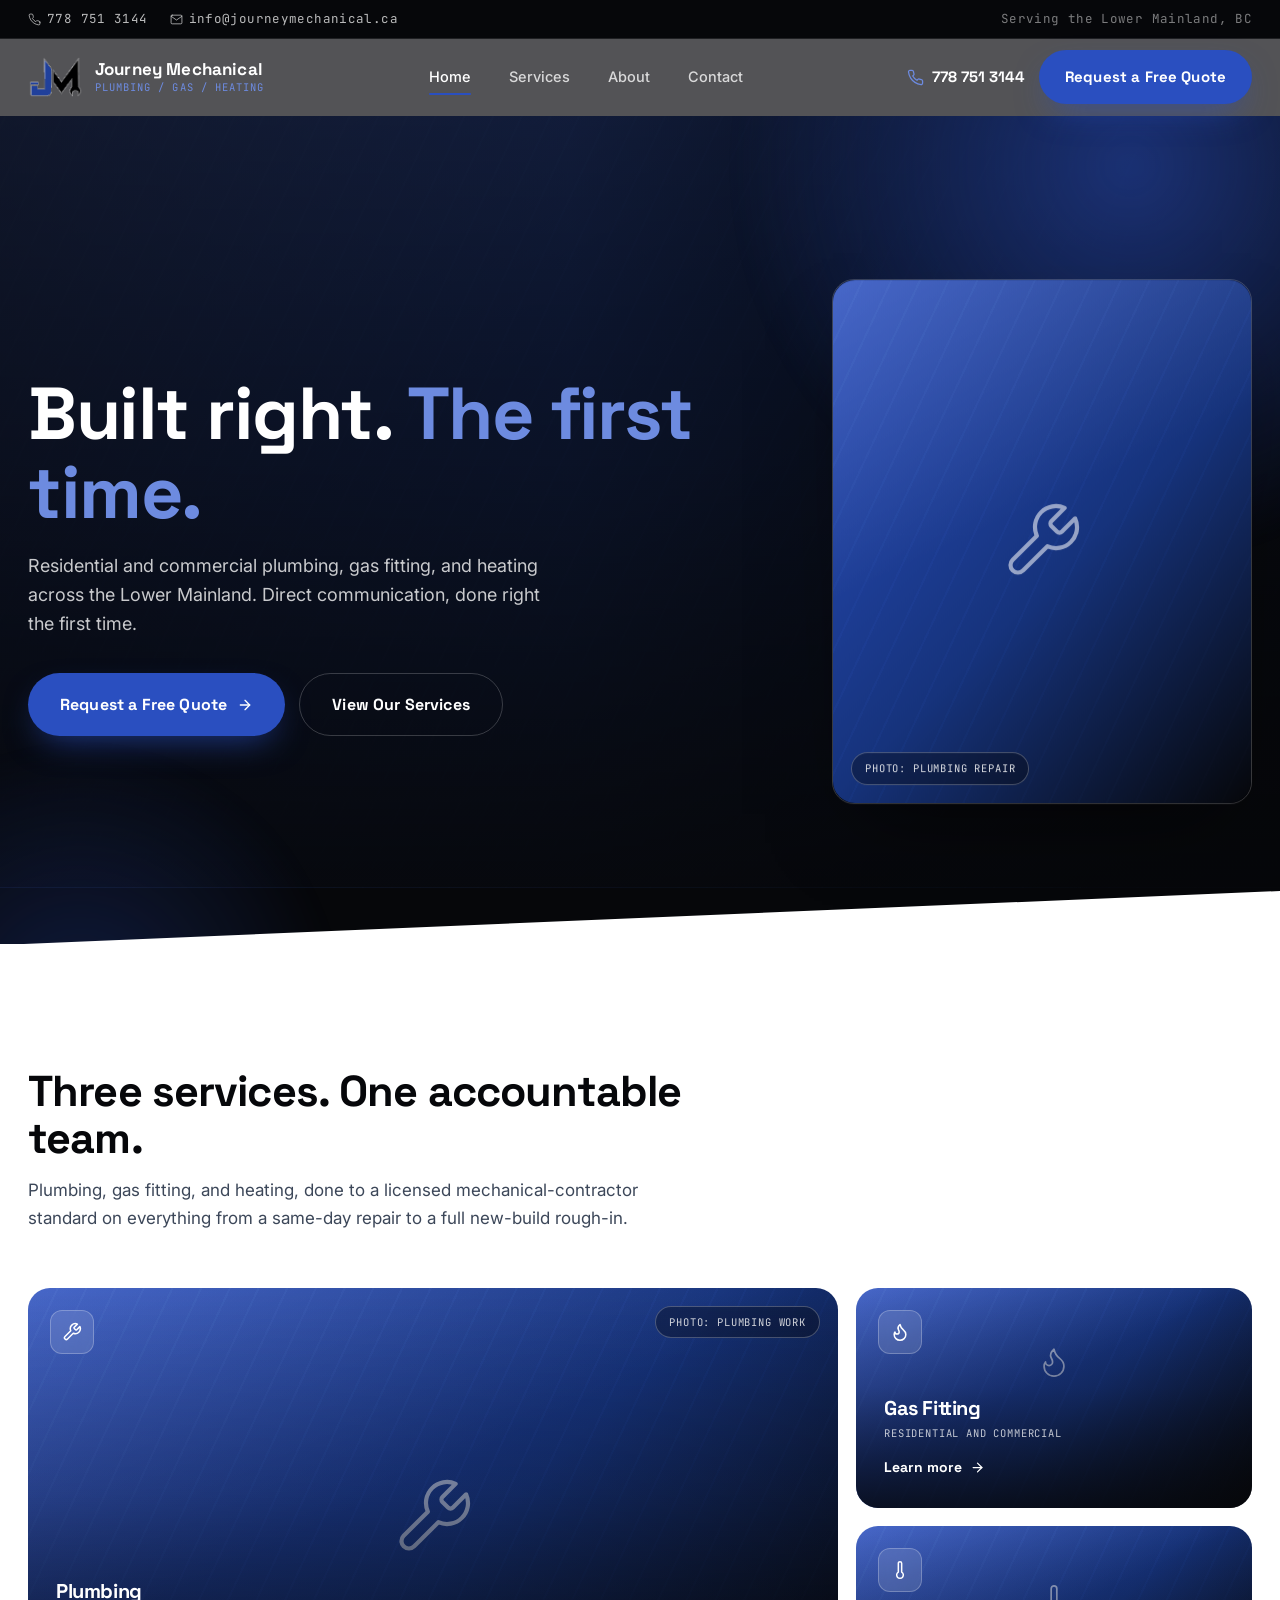
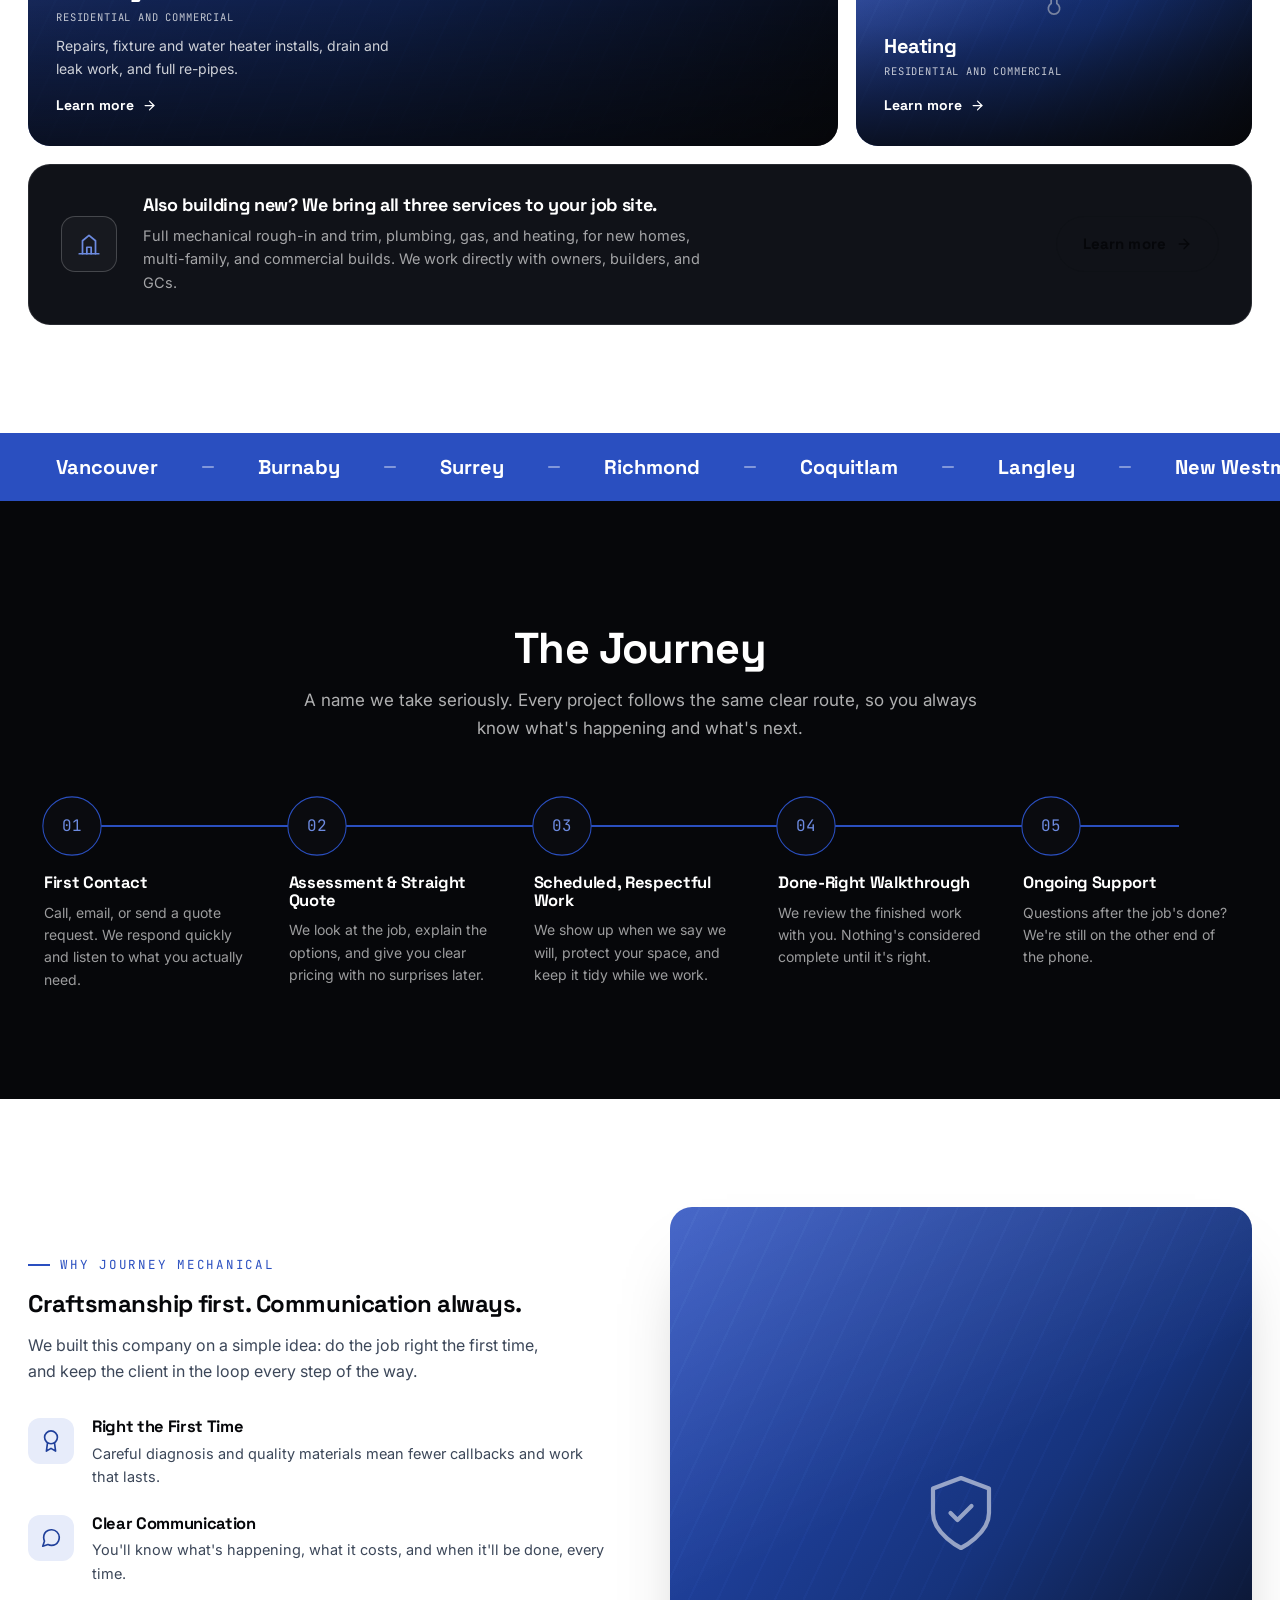
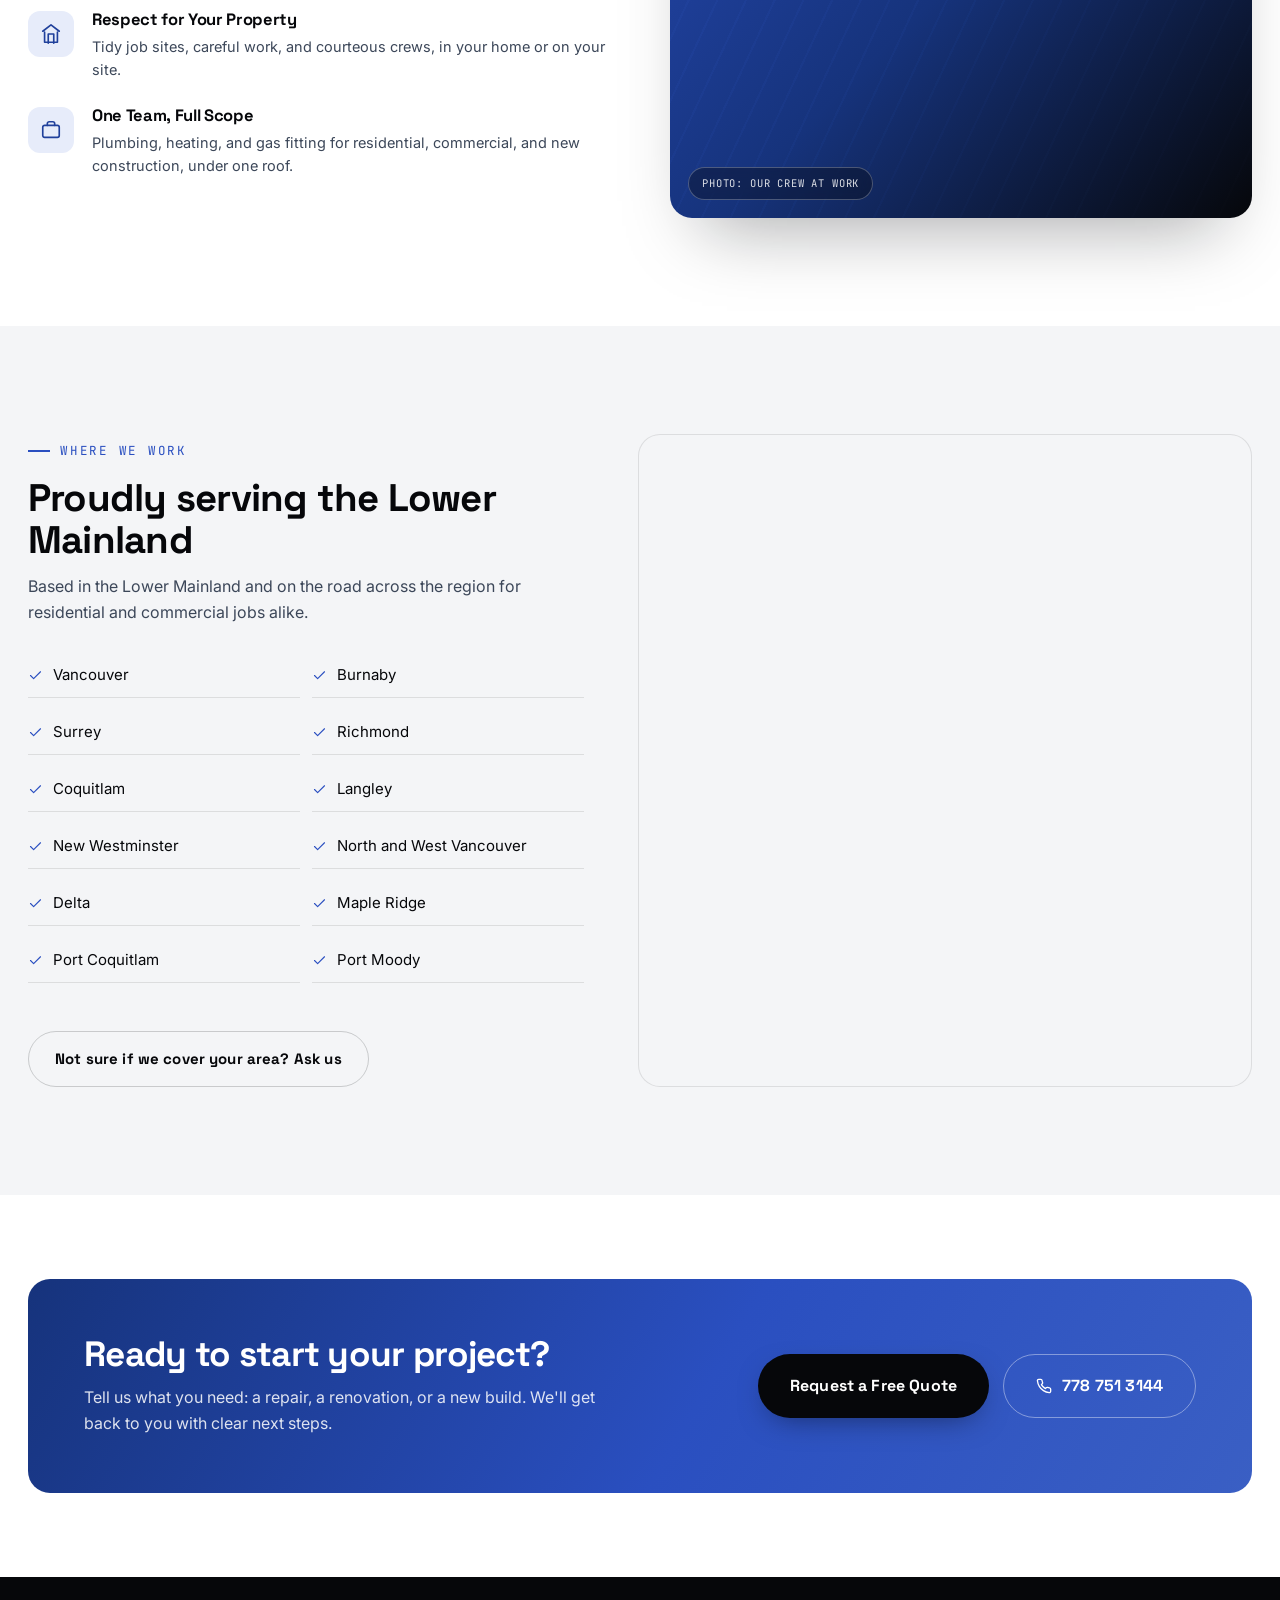
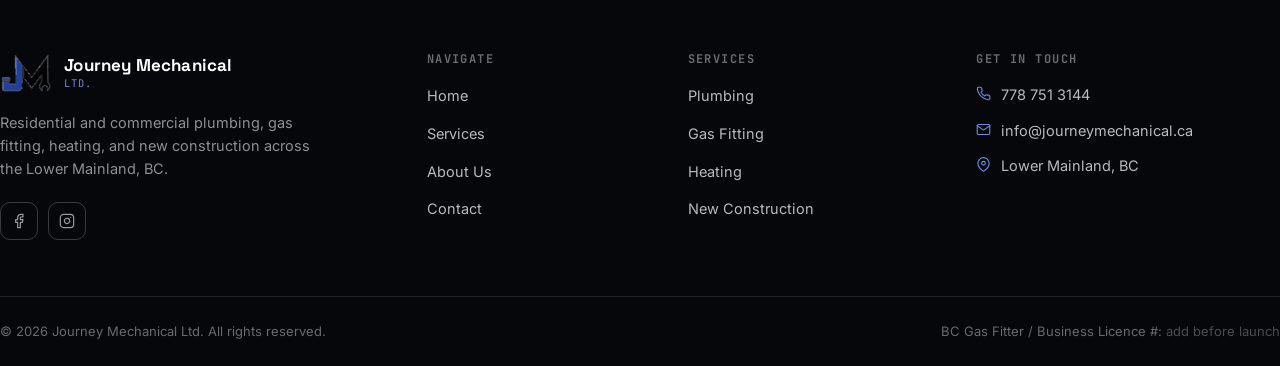
==== commit 967d843a: "Redesign to a bold, photo-led, in-motion direction Full visual pivot away from the navy/steel indust" ====
--- a/index.html
+++ b/index.html
@@ -4,29 +4,29 @@
 <meta charset="UTF-8">
 <script>document.documentElement.classList.remove("no-js");</script>
 <meta name="viewport" content="width=device-width, initial-scale=1.0">
-<title>Journey Mechanical Ltd | Plumbing, Heating &amp; Gas Fitting — Lower Mainland, BC</title>
-<meta name="description" content="Journey Mechanical Ltd provides residential and commercial plumbing, heating, gas fitting, and new construction services across the Lower Mainland, BC. Done right the first time, with clear communication start to finish.">
-<link rel="canonical" href="/index.html">
+<title>Journey Mechanical Ltd | Plumbing, Gas Fitting &amp; Heating, Lower Mainland BC</title>
+<meta name="description" content="Journey Mechanical Ltd provides residential and commercial plumbing, gas fitting, heating, and new construction services across the Lower Mainland, BC. Done right the first time.">
+<link rel="canonical" href="index.html">
 
 <meta property="og:type" content="website">
-<meta property="og:title" content="Journey Mechanical Ltd | Plumbing, Heating & Gas Fitting — Lower Mainland, BC">
-<meta property="og:description" content="Residential & commercial plumbing, heating, gas fitting and new construction across the Lower Mainland, BC. Done right the first time.">
-<meta property="og:image" content="/assets/logo-icon-512.png">
-
-<link rel="icon" type="image/png" href="/assets/favicon.png">
-<link rel="apple-touch-icon" href="/assets/apple-touch-icon.png">
+<meta property="og:title" content="Journey Mechanical Ltd | Plumbing, Gas Fitting & Heating, Lower Mainland BC">
+<meta property="og:description" content="Residential and commercial plumbing, gas fitting, heating, and new construction across the Lower Mainland, BC.">
+<meta property="og:image" content="assets/logo-icon-512.png">
+
+<link rel="icon" type="image/png" href="assets/favicon.png">
+<link rel="apple-touch-icon" href="assets/apple-touch-icon.png">
 
 <link rel="preconnect" href="https://fonts.googleapis.com">
 <link rel="preconnect" href="https://fonts.gstatic.com" crossorigin>
 <link href="https://fonts.googleapis.com/css2?family=Space+Grotesk:wght@500;600;700&family=Inter:wght@400;500;600;700&family=JetBrains+Mono:wght@400;500&display=swap" rel="stylesheet">
-<link rel="stylesheet" href="/css/style.css">
+<link rel="stylesheet" href="css/style.css">
 
 <script type="application/ld+json">
 {
   "@context": "https://schema.org",
   "@type": "Plumber",
   "name": "Journey Mechanical Ltd",
-  "image": "/assets/logo-icon-512.png",
+  "image": "assets/logo-icon-512.png",
   "telephone": "+1-778-751-3144",
   "email": "info@journeymechanical.ca",
   "areaServed": ["Vancouver","Burnaby","Surrey","Richmond","Coquitlam","Langley","New Westminster","North Vancouver","West Vancouver","Delta","Maple Ridge","Port Coquitlam","Port Moody"],
@@ -39,7 +39,6 @@
 
 <a href="#main" class="sr-only" style="position:absolute;left:-9999px;">Skip to content</a>
 
-<!-- ===================== TOPBAR ===================== -->
 <div class="topbar">
   <div class="container">
     <div class="topbar-links">
@@ -56,28 +55,27 @@
   </div>
 </div>
 
-<!-- ===================== HEADER ===================== -->
 <header class="site-header">
   <div class="container">
-    <a href="/index.html" class="brand">
-      <img src="/assets/logo.png" alt="Journey Mechanical Ltd logo">
+    <a href="index.html" class="brand">
+      <img src="assets/logo.png" alt="Journey Mechanical Ltd logo">
       <span class="brand-text">
         <span class="brand-name">Journey Mechanical</span>
-        <span class="brand-sub">Ltd. &middot; Plumbing / Heating / Gas</span>
+        <span class="brand-sub">Plumbing / Gas / Heating</span>
       </span>
     </a>
     <nav class="main-nav" aria-label="Primary">
-      <a href="/index.html" class="is-active">Home</a>
-      <a href="/services.html">Services</a>
-      <a href="/about.html">About</a>
-      <a href="/contact.html">Contact</a>
+      <a href="index.html" class="is-active">Home</a>
+      <a href="services.html">Services</a>
+      <a href="about.html">About</a>
+      <a href="contact.html">Contact</a>
     </nav>
     <div class="header-actions">
       <a href="tel:+17787513144" class="header-phone hide-mobile">
         <svg viewBox="0 0 24 24" fill="none" stroke="currentColor" stroke-width="1.8" stroke-linecap="round" stroke-linejoin="round"><path d="M22 16.92v3a2 2 0 0 1-2.18 2 19.79 19.79 0 0 1-8.63-3.07 19.5 19.5 0 0 1-6-6 19.79 19.79 0 0 1-3.07-8.67A2 2 0 0 1 4.11 2h3a2 2 0 0 1 2 1.72c.13.96.36 1.9.7 2.81a2 2 0 0 1-.45 2.11L8.09 9.91a16 16 0 0 0 6 6l1.27-1.27a2 2 0 0 1 2.11-.45c.91.34 1.85.57 2.81.7A2 2 0 0 1 22 16.92z"/></svg>
         <span>778 751 3144</span>
       </a>
-      <a href="/contact.html" class="btn btn-primary">Get a Free Quote</a>
+      <a href="contact.html" class="btn btn-primary">Request a Free Quote</a>
       <button class="nav-toggle" aria-label="Open menu">
         <svg viewBox="0 0 24 24" fill="none" stroke="currentColor" stroke-width="1.8" stroke-linecap="round" stroke-linejoin="round"><line x1="3" y1="6" x2="21" y2="6"/><line x1="3" y1="12" x2="21" y2="12"/><line x1="3" y1="18" x2="21" y2="18"/></svg>
       </button>
@@ -85,21 +83,20 @@
   </div>
 </header>
 
-<!-- ===================== MOBILE NAV ===================== -->
 <div class="mobile-nav">
   <div class="mobile-nav-top">
-    <a href="/index.html" class="brand">
-      <img src="/assets/logo.png" alt="Journey Mechanical Ltd logo" style="height:36px;">
+    <a href="index.html" class="brand">
+      <img src="assets/logo.png" alt="Journey Mechanical Ltd logo" style="height:36px;">
     </a>
     <button class="mobile-nav-close" aria-label="Close menu">
       <svg viewBox="0 0 24 24" fill="none" stroke="currentColor" stroke-width="1.8" stroke-linecap="round" stroke-linejoin="round"><line x1="18" y1="6" x2="6" y2="18"/><line x1="6" y1="6" x2="18" y2="18"/></svg>
     </button>
   </div>
   <nav class="mobile-nav-links" aria-label="Mobile">
-    <a href="/index.html">Home <svg viewBox="0 0 24 24" fill="none" stroke="currentColor" stroke-width="1.8" stroke-linecap="round" stroke-linejoin="round"><line x1="5" y1="12" x2="19" y2="12"/><polyline points="12 5 19 12 12 19"/></svg></a>
-    <a href="/services.html">Services <svg viewBox="0 0 24 24" fill="none" stroke="currentColor" stroke-width="1.8" stroke-linecap="round" stroke-linejoin="round"><line x1="5" y1="12" x2="19" y2="12"/><polyline points="12 5 19 12 12 19"/></svg></a>
-    <a href="/about.html">About <svg viewBox="0 0 24 24" fill="none" stroke="currentColor" stroke-width="1.8" stroke-linecap="round" stroke-linejoin="round"><line x1="5" y1="12" x2="19" y2="12"/><polyline points="12 5 19 12 12 19"/></svg></a>
-    <a href="/contact.html">Contact <svg viewBox="0 0 24 24" fill="none" stroke="currentColor" stroke-width="1.8" stroke-linecap="round" stroke-linejoin="round"><line x1="5" y1="12" x2="19" y2="12"/><polyline points="12 5 19 12 12 19"/></svg></a>
+    <a href="index.html">Home <svg viewBox="0 0 24 24" fill="none" stroke="currentColor" stroke-width="1.8" stroke-linecap="round" stroke-linejoin="round"><line x1="5" y1="12" x2="19" y2="12"/><polyline points="12 5 19 12 12 19"/></svg></a>
+    <a href="services.html">Services <svg viewBox="0 0 24 24" fill="none" stroke="currentColor" stroke-width="1.8" stroke-linecap="round" stroke-linejoin="round"><line x1="5" y1="12" x2="19" y2="12"/><polyline points="12 5 19 12 12 19"/></svg></a>
+    <a href="about.html">About <svg viewBox="0 0 24 24" fill="none" stroke="currentColor" stroke-width="1.8" stroke-linecap="round" stroke-linejoin="round"><line x1="5" y1="12" x2="19" y2="12"/><polyline points="12 5 19 12 12 19"/></svg></a>
+    <a href="contact.html">Contact <svg viewBox="0 0 24 24" fill="none" stroke="currentColor" stroke-width="1.8" stroke-linecap="round" stroke-linejoin="round"><line x1="5" y1="12" x2="19" y2="12"/><polyline points="12 5 19 12 12 19"/></svg></a>
   </nav>
   <div class="mobile-nav-foot">
     <a href="tel:+17787513144">
@@ -117,103 +114,96 @@
 
 <!-- ===================== HERO ===================== -->
 <section class="hero">
-  <div class="hero-blueprint"></div>
-  <div class="hero-glow"></div>
-  <div class="hero-glow-2"></div>
+  <div class="hero-photo" data-parallax="0.12">
+    <div class="photo-slot" style="position:absolute;inset:0;"></div>
+  </div>
+  <div class="hero-shape hero-shape-1"></div>
+  <div class="hero-shape hero-shape-2"></div>
   <div class="container">
     <div class="hero-inner">
       <div class="hero-copy">
-        <span class="eyebrow">Plumbing &middot; Heating &middot; Gas Fitting &middot; Lower Mainland, BC</span>
         <h1>Built right. <em>The first time.</em></h1>
-        <p class="hero-lede">Journey Mechanical Ltd delivers residential and commercial plumbing, heating, and gas fitting &mdash; backed by clear communication at every stop along the way, from first call to final walkthrough.</p>
+        <p class="hero-lede">Residential and commercial plumbing, gas fitting, and heating across the Lower Mainland. Direct communication, done right the first time.</p>
         <div class="hero-cta">
-          <a href="/contact.html" class="btn btn-primary btn-lg">
+          <a href="contact.html" class="btn btn-primary btn-lg">
             Request a Free Quote
             <svg viewBox="0 0 24 24" fill="none" stroke="currentColor" stroke-width="2" stroke-linecap="round" stroke-linejoin="round"><line x1="5" y1="12" x2="19" y2="12"/><polyline points="12 5 19 12 12 19"/></svg>
           </a>
-          <a href="#services" class="btn btn-ghost btn-lg">View Our Services</a>
-        </div>
-        <div class="hero-chips">
-          <span class="chip"><svg viewBox="0 0 24 24" fill="none" stroke="currentColor" stroke-width="2" stroke-linecap="round" stroke-linejoin="round"><polyline points="20 6 9 17 4 12"/></svg>Residential &amp; Commercial</span>
-          <span class="chip"><svg viewBox="0 0 24 24" fill="none" stroke="currentColor" stroke-width="2" stroke-linecap="round" stroke-linejoin="round"><polyline points="20 6 9 17 4 12"/></svg>New Construction Specialists</span>
-          <span class="chip"><svg viewBox="0 0 24 24" fill="none" stroke="currentColor" stroke-width="2" stroke-linecap="round" stroke-linejoin="round"><polyline points="20 6 9 17 4 12"/></svg>Clear Communication, Start to Finish</span>
-        </div>
-      </div>
-
-      <div class="hero-diagram" aria-hidden="true">
-        <svg viewBox="0 0 420 480" width="420" height="480">
-          <path class="route-line" d="M210 20 L210 110 L120 150 L120 230 L300 270 L300 350 L210 390 L210 460"/>
-          <circle class="route-node" cx="210" cy="20" r="26"/>
-          <circle class="route-node" cx="120" cy="150" r="26"/>
-          <circle class="route-node" cx="300" cy="270" r="26"/>
-          <circle class="route-node" cx="210" cy="460" r="26"/>
-          <circle class="route-pulse" cx="120" cy="230" r="4"/>
-          <circle class="route-pulse" cx="300" cy="350" r="4" style="animation-delay:1.1s"/>
-
-          <svg x="198" y="8" width="24" height="24" viewBox="0 0 24 24" fill="none" stroke="#e6a05f" stroke-width="1.8" stroke-linecap="round" stroke-linejoin="round"><path d="M14.7 6.3a1 1 0 0 0 0 1.4l1.6 1.6a1 1 0 0 0 1.4 0l3.77-3.77a6 6 0 0 1-7.94 7.94l-6.91 6.91a2.12 2.12 0 0 1-3-3l6.91-6.91a6 6 0 0 1 7.94-7.94l-3.76 3.76z"/></svg>
-          <text class="route-label" x="210" y="66" text-anchor="middle">PLUMBING</text>
-
-          <svg x="108" y="138" width="24" height="24" viewBox="0 0 24 24" fill="none" stroke="#e6a05f" stroke-width="1.8" stroke-linecap="round" stroke-linejoin="round"><path d="M8.5 14.5A2.5 2.5 0 0 0 11 12c0-1.38-.5-2-1-3-1.07-2.14-.22-4.05 2-6 .5 2.5 2 4.9 4 6.5 2 1.6 3 3.5 3 5.5a7 7 0 1 1-14 0c0-1.15.43-2.29 1-3a2.5 2.5 0 0 0 2.5 2.5z"/></svg>
-          <text class="route-label" x="120" y="196" text-anchor="middle">GAS FITTING</text>
-
-          <svg x="288" y="258" width="24" height="24" viewBox="0 0 24 24" fill="none" stroke="#e6a05f" stroke-width="1.8" stroke-linecap="round" stroke-linejoin="round"><path d="M14 4v10.54a4 4 0 1 1-4 0V4a2 2 0 0 1 4 0z"/></svg>
-          <text class="route-label" x="300" y="316" text-anchor="middle">HEATING</text>
-
-          <svg x="198" y="448" width="24" height="24" viewBox="0 0 24 24" fill="none" stroke="#e6a05f" stroke-width="1.8" stroke-linecap="round" stroke-linejoin="round"><path d="M3 21h18"/><path d="M6 21V9l6-5 6 5v12"/><path d="M10 21v-6h4v6"/></svg>
-          <text class="route-label" x="210" y="440" text-anchor="middle">NEW CONSTRUCTION</text>
-        </svg>
-      </div>
-    </div>
-  </div>
-  <div class="scroll-cue"><span>Scroll</span><span class="stem"></span></div>
-</section>
-
-<!-- ===================== SERVICES ===================== -->
-<section class="section section-dark" id="services">
+          <a href="#trades" class="btn btn-ghost btn-lg">View Our Services</a>
+        </div>
+      </div>
+
+      <div class="hero-photo-panel" data-parallax="-0.08">
+        <div class="photo-slot">
+          <svg class="photo-slot-icon" viewBox="0 0 24 24" fill="none" stroke="currentColor" stroke-width="1.2" stroke-linecap="round" stroke-linejoin="round"><path d="M14.7 6.3a1 1 0 0 0 0 1.4l1.6 1.6a1 1 0 0 0 1.4 0l3.77-3.77a6 6 0 0 1-7.94 7.94l-6.91 6.91a2.12 2.12 0 0 1-3-3l6.91-6.91a6 6 0 0 1 7.94-7.94l-3.76 3.76z"/></svg>
+          <span class="photo-slot-tag">Photo: plumbing repair</span>
+        </div>
+      </div>
+    </div>
+  </div>
+  <div class="hero-bottom-cut"></div>
+</section>
+
+<!-- ===================== TRADES ===================== -->
+<section class="section" id="trades">
   <div class="container">
     <div class="section-head reveal">
-      <span class="eyebrow">What We Do</span>
-      <h2>Three trades. One accountable team.</h2>
-      <p>Plumbing, gas fitting, and heating &mdash; that's what we do, and we do all three at a licensed, mechanical-contractor standard, on everything from a same-day repair to a full new-build rough-in.</p>
-    </div>
-
-    <div class="service-grid">
-      <div class="service-card reveal reveal-delay-1">
-        <div class="service-icon">
+      <h2>Three services. One accountable team.</h2>
+      <p>Plumbing, gas fitting, and heating, done to a licensed mechanical-contractor standard on everything from a same-day repair to a full new-build rough-in.</p>
+    </div>
+
+    <div class="trades-bento">
+      <div class="trade-cell trade-cell-a reveal reveal-delay-1">
+        <div class="photo-slot">
+          <svg class="photo-slot-icon" viewBox="0 0 24 24" fill="none" stroke="currentColor" stroke-width="1.2" stroke-linecap="round" stroke-linejoin="round"><path d="M14.7 6.3a1 1 0 0 0 0 1.4l1.6 1.6a1 1 0 0 0 1.4 0l3.77-3.77a6 6 0 0 1-7.94 7.94l-6.91 6.91a2.12 2.12 0 0 1-3-3l6.91-6.91a6 6 0 0 1 7.94-7.94l-3.76 3.76z"/></svg>
+          <span class="photo-slot-tag">Photo: plumbing work</span>
+        </div>
+        <div class="trade-cell-icon">
           <svg viewBox="0 0 24 24" fill="none" stroke="currentColor" stroke-width="1.8" stroke-linecap="round" stroke-linejoin="round"><path d="M14.7 6.3a1 1 0 0 0 0 1.4l1.6 1.6a1 1 0 0 0 1.4 0l3.77-3.77a6 6 0 0 1-7.94 7.94l-6.91 6.91a2.12 2.12 0 0 1-3-3l6.91-6.91a6 6 0 0 1 7.94-7.94l-3.76 3.76z"/></svg>
         </div>
-        <h3>Plumbing</h3>
-        <span class="service-tag">Residential &amp; Commercial</span>
-        <p>Repairs, fixture and water heater installs, drain and leak work, and full re-pipes &mdash; handled clean and done right.</p>
-        <a href="/services.html#plumbing" class="service-more">Learn more
-          <svg viewBox="0 0 24 24" fill="none" stroke="currentColor" stroke-width="2" stroke-linecap="round" stroke-linejoin="round"><line x1="5" y1="12" x2="19" y2="12"/><polyline points="12 5 19 12 12 19"/></svg>
-        </a>
-      </div>
-
-      <div class="service-card reveal reveal-delay-2">
-        <div class="service-icon">
+        <div class="trade-cell-body">
+          <h3>Plumbing</h3>
+          <span class="trade-cell-tag">Residential and Commercial</span>
+          <p>Repairs, fixture and water heater installs, drain and leak work, and full re-pipes.</p>
+          <a href="services.html#plumbing" class="trade-cell-link">Learn more
+            <svg viewBox="0 0 24 24" fill="none" stroke="currentColor" stroke-width="2" stroke-linecap="round" stroke-linejoin="round"><line x1="5" y1="12" x2="19" y2="12"/><polyline points="12 5 19 12 12 19"/></svg>
+          </a>
+        </div>
+      </div>
+
+      <div class="trade-cell trade-cell-b reveal reveal-delay-2">
+        <div class="photo-slot">
+          <svg class="photo-slot-icon" viewBox="0 0 24 24" fill="none" stroke="currentColor" stroke-width="1.2" stroke-linecap="round" stroke-linejoin="round"><path d="M8.5 14.5A2.5 2.5 0 0 0 11 12c0-1.38-.5-2-1-3-1.072-2.143-.224-4.054 2-6 .5 2.5 2 4.9 4 6.5 2 1.6 3 3.5 3 5.5a7 7 0 1 1-14 0c0-1.153.433-2.294 1-3a2.5 2.5 0 0 0 2.5 2.5z"/></svg>
+          <span class="photo-slot-tag">Photo: gas fitting</span>
+        </div>
+        <div class="trade-cell-icon">
           <svg viewBox="0 0 24 24" fill="none" stroke="currentColor" stroke-width="1.8" stroke-linecap="round" stroke-linejoin="round"><path d="M8.5 14.5A2.5 2.5 0 0 0 11 12c0-1.38-.5-2-1-3-1.072-2.143-.224-4.054 2-6 .5 2.5 2 4.9 4 6.5 2 1.6 3 3.5 3 5.5a7 7 0 1 1-14 0c0-1.153.433-2.294 1-3a2.5 2.5 0 0 0 2.5 2.5z"/></svg>
         </div>
-        <h3>Gas Fitting</h3>
-        <span class="service-tag">Residential &amp; Commercial</span>
-        <p>Gas line installs, appliance and fireplace hookups, BBQ and patio heater lines, and safety-first inspections.</p>
-        <a href="/services.html#gas-fitting" class="service-more">Learn more
-          <svg viewBox="0 0 24 24" fill="none" stroke="currentColor" stroke-width="2" stroke-linecap="round" stroke-linejoin="round"><line x1="5" y1="12" x2="19" y2="12"/><polyline points="12 5 19 12 12 19"/></svg>
-        </a>
-      </div>
-
-      <div class="service-card reveal reveal-delay-3">
-        <div class="service-icon">
+        <div class="trade-cell-body">
+          <h3>Gas Fitting</h3>
+          <span class="trade-cell-tag">Residential and Commercial</span>
+          <a href="services.html#gas-fitting" class="trade-cell-link">Learn more
+            <svg viewBox="0 0 24 24" fill="none" stroke="currentColor" stroke-width="2" stroke-linecap="round" stroke-linejoin="round"><line x1="5" y1="12" x2="19" y2="12"/><polyline points="12 5 19 12 12 19"/></svg>
+          </a>
+        </div>
+      </div>
+
+      <div class="trade-cell trade-cell-c reveal reveal-delay-3">
+        <div class="photo-slot">
+          <svg class="photo-slot-icon" viewBox="0 0 24 24" fill="none" stroke="currentColor" stroke-width="1.2" stroke-linecap="round" stroke-linejoin="round"><path d="M14 4v10.54a4 4 0 1 1-4 0V4a2 2 0 0 1 4 0z"/></svg>
+          <span class="photo-slot-tag">Photo: heating install</span>
+        </div>
+        <div class="trade-cell-icon">
           <svg viewBox="0 0 24 24" fill="none" stroke="currentColor" stroke-width="1.8" stroke-linecap="round" stroke-linejoin="round"><path d="M14 4v10.54a4 4 0 1 1-4 0V4a2 2 0 0 1 4 0z"/></svg>
         </div>
-        <h3>Heating</h3>
-        <span class="service-tag">Residential &amp; Commercial</span>
-        <p>Furnaces, boilers, hydronic and radiant systems &mdash; installed, serviced, and maintained for reliable comfort.</p>
-        <a href="/services.html#heating" class="service-more">Learn more
-          <svg viewBox="0 0 24 24" fill="none" stroke="currentColor" stroke-width="2" stroke-linecap="round" stroke-linejoin="round"><line x1="5" y1="12" x2="19" y2="12"/><polyline points="12 5 19 12 12 19"/></svg>
-        </a>
-      </div>
-
+        <div class="trade-cell-body">
+          <h3>Heating</h3>
+          <span class="trade-cell-tag">Residential and Commercial</span>
+          <a href="services.html#heating" class="trade-cell-link">Learn more
+            <svg viewBox="0 0 24 24" fill="none" stroke="currentColor" stroke-width="2" stroke-linecap="round" stroke-linejoin="round"><line x1="5" y1="12" x2="19" y2="12"/><polyline points="12 5 19 12 12 19"/></svg>
+          </a>
+        </div>
+      </div>
     </div>
 
     <div class="construction-banner reveal reveal-delay-4">
@@ -221,11 +211,10 @@
         <svg viewBox="0 0 24 24" fill="none" stroke="currentColor" stroke-width="1.6" stroke-linecap="round" stroke-linejoin="round"><path d="M3 21h18"/><path d="M6 21V9l6-5 6 5v12"/><path d="M10 21v-6h4v6"/></svg>
       </div>
       <div class="construction-banner-copy">
-        <span class="service-tag">Residential &amp; Commercial &middot; New Construction</span>
-        <h3>Also building new? We bring all three trades to your job site.</h3>
-        <p>Full mechanical rough-in and trim &mdash; plumbing, gas, and heating &mdash; for new homes, multi-family, and commercial builds. We work directly with owners, builders, and GCs.</p>
-      </div>
-      <a href="/services.html#new-construction" class="btn btn-ghost">
+        <h3>Also building new? We bring all three services to your job site.</h3>
+        <p>Full mechanical rough-in and trim, plumbing, gas, and heating, for new homes, multi-family, and commercial builds. We work directly with owners, builders, and GCs.</p>
+      </div>
+      <a href="services.html#new-construction" class="btn btn-outline-dark">
         Learn more
         <svg viewBox="0 0 24 24" fill="none" stroke="currentColor" stroke-width="2" stroke-linecap="round" stroke-linejoin="round"><line x1="5" y1="12" x2="19" y2="12"/><polyline points="12 5 19 12 12 19"/></svg>
       </a>
@@ -233,13 +222,36 @@
   </div>
 </section>
 
+<!-- ===================== MARQUEE ===================== -->
+<div class="marquee">
+  <div class="marquee-track">
+    <span>
+      <span>Vancouver</span><svg viewBox="0 0 24 24" fill="none" stroke="currentColor" stroke-width="2" stroke-linecap="round"><line x1="4" y1="12" x2="20" y2="12"/></svg>
+      <span>Burnaby</span><svg viewBox="0 0 24 24" fill="none" stroke="currentColor" stroke-width="2" stroke-linecap="round"><line x1="4" y1="12" x2="20" y2="12"/></svg>
+      <span>Surrey</span><svg viewBox="0 0 24 24" fill="none" stroke="currentColor" stroke-width="2" stroke-linecap="round"><line x1="4" y1="12" x2="20" y2="12"/></svg>
+      <span>Richmond</span><svg viewBox="0 0 24 24" fill="none" stroke="currentColor" stroke-width="2" stroke-linecap="round"><line x1="4" y1="12" x2="20" y2="12"/></svg>
+      <span>Coquitlam</span><svg viewBox="0 0 24 24" fill="none" stroke="currentColor" stroke-width="2" stroke-linecap="round"><line x1="4" y1="12" x2="20" y2="12"/></svg>
+      <span>Langley</span><svg viewBox="0 0 24 24" fill="none" stroke="currentColor" stroke-width="2" stroke-linecap="round"><line x1="4" y1="12" x2="20" y2="12"/></svg>
+      <span>New Westminster</span><svg viewBox="0 0 24 24" fill="none" stroke="currentColor" stroke-width="2" stroke-linecap="round"><line x1="4" y1="12" x2="20" y2="12"/></svg>
+    </span>
+    <span>
+      <span>Vancouver</span><svg viewBox="0 0 24 24" fill="none" stroke="currentColor" stroke-width="2" stroke-linecap="round"><line x1="4" y1="12" x2="20" y2="12"/></svg>
+      <span>Burnaby</span><svg viewBox="0 0 24 24" fill="none" stroke="currentColor" stroke-width="2" stroke-linecap="round"><line x1="4" y1="12" x2="20" y2="12"/></svg>
+      <span>Surrey</span><svg viewBox="0 0 24 24" fill="none" stroke="currentColor" stroke-width="2" stroke-linecap="round"><line x1="4" y1="12" x2="20" y2="12"/></svg>
+      <span>Richmond</span><svg viewBox="0 0 24 24" fill="none" stroke="currentColor" stroke-width="2" stroke-linecap="round"><line x1="4" y1="12" x2="20" y2="12"/></svg>
+      <span>Coquitlam</span><svg viewBox="0 0 24 24" fill="none" stroke="currentColor" stroke-width="2" stroke-linecap="round"><line x1="4" y1="12" x2="20" y2="12"/></svg>
+      <span>Langley</span><svg viewBox="0 0 24 24" fill="none" stroke="currentColor" stroke-width="2" stroke-linecap="round"><line x1="4" y1="12" x2="20" y2="12"/></svg>
+      <span>New Westminster</span><svg viewBox="0 0 24 24" fill="none" stroke="currentColor" stroke-width="2" stroke-linecap="round"><line x1="4" y1="12" x2="20" y2="12"/></svg>
+    </span>
+  </div>
+</div>
+
 <!-- ===================== THE JOURNEY / PROCESS ===================== -->
-<section class="section section-dark" style="padding-top:0;">
+<section class="section section-dark">
   <div class="container">
     <div class="section-head center reveal">
-      <span class="eyebrow">How We Work</span>
       <h2>The Journey</h2>
-      <p>A name we take seriously &mdash; every project follows the same clear route, so you always know what's happening and what's next.</p>
+      <p>A name we take seriously. Every project follows the same clear route, so you always know what's happening and what's next.</p>
     </div>
 
     <div class="journey">
@@ -249,12 +261,12 @@
       <div class="journey-step">
         <div class="journey-num">01</div>
         <h3>First Contact</h3>
-        <p>Call, email, or send a quote request &mdash; we respond quickly and listen to what you actually need.</p>
+        <p>Call, email, or send a quote request. We respond quickly and listen to what you actually need.</p>
       </div>
       <div class="journey-step">
         <div class="journey-num">02</div>
         <h3>Assessment &amp; Straight Quote</h3>
-        <p>We look at the job, explain the options, and give you clear pricing &mdash; no surprises later.</p>
+        <p>We look at the job, explain the options, and give you clear pricing with no surprises later.</p>
       </div>
       <div class="journey-step">
         <div class="journey-num">03</div>
@@ -264,7 +276,7 @@
       <div class="journey-step">
         <div class="journey-num">04</div>
         <h3>Done-Right Walkthrough</h3>
-        <p>We review the finished work with you &mdash; nothing's considered complete until it's right.</p>
+        <p>We review the finished work with you. Nothing's considered complete until it's right.</p>
       </div>
       <div class="journey-step">
         <div class="journey-num">05</div>
@@ -280,9 +292,9 @@
   <div class="container">
     <div class="why-grid">
       <div class="reveal">
-        <span class="eyebrow on-light">Why Journey Mechanical</span>
-        <h2>Craftsmanship first. Communication always.</h2>
-        <p style="margin-top:16px;color:var(--slate-700);font-size:16px;max-width:520px;">We built this company on a simple idea: do the job right the first time, and keep the client in the loop every step of the way. That's it. No shortcuts, no radio silence.</p>
+        <span class="eyebrow">Why Journey Mechanical</span>
+        <h2 style="margin-top:16px;">Craftsmanship first. Communication always.</h2>
+        <p style="margin-top:16px;color:var(--slate-700);font-size:16px;max-width:520px;">We built this company on a simple idea: do the job right the first time, and keep the client in the loop every step of the way.</p>
 
         <div class="value-list">
           <div class="value-item">
@@ -300,7 +312,7 @@
             </div>
             <div>
               <h3>Clear Communication</h3>
-              <p>You'll know what's happening, what it costs, and when it'll be done &mdash; every time.</p>
+              <p>You'll know what's happening, what it costs, and when it'll be done, every time.</p>
             </div>
           </div>
           <div class="value-item">
@@ -309,7 +321,7 @@
             </div>
             <div>
               <h3>Respect for Your Property</h3>
-              <p>Tidy job sites, careful work, and courteous crews &mdash; in your home or on your site.</p>
+              <p>Tidy job sites, careful work, and courteous crews, in your home or on your site.</p>
             </div>
           </div>
           <div class="value-item">
@@ -318,31 +330,16 @@
             </div>
             <div>
               <h3>One Team, Full Scope</h3>
-              <p>Plumbing, heating, and gas fitting &mdash; residential, commercial, and new construction &mdash; under one roof.</p>
+              <p>Plumbing, heating, and gas fitting for residential, commercial, and new construction, under one roof.</p>
             </div>
           </div>
         </div>
       </div>
 
-      <div class="gauge-panel reveal reveal-delay-2">
-        <div class="hero-blueprint"></div>
-        <div class="gauge-list">
-          <div class="gauge-row">
-            <span class="gauge-label"><svg viewBox="0 0 24 24" fill="none" stroke="currentColor" stroke-width="1.8" stroke-linecap="round" stroke-linejoin="round"><path d="M14.7 6.3a1 1 0 0 0 0 1.4l1.6 1.6a1 1 0 0 0 1.4 0l3.77-3.77a6 6 0 0 1-7.94 7.94l-6.91 6.91a2.12 2.12 0 0 1-3-3l6.91-6.91a6 6 0 0 1 7.94-7.94l-3.76 3.76z"/></svg>Plumbing</span>
-            <span class="gauge-value">Res. &amp; Comm.</span>
-          </div>
-          <div class="gauge-row">
-            <span class="gauge-label"><svg viewBox="0 0 24 24" fill="none" stroke="currentColor" stroke-width="1.8" stroke-linecap="round" stroke-linejoin="round"><path d="M8.5 14.5A2.5 2.5 0 0 0 11 12c0-1.38-.5-2-1-3-1.07-2.14-.22-4.05 2-6 .5 2.5 2 4.9 4 6.5 2 1.6 3 3.5 3 5.5a7 7 0 1 1-14 0c0-1.15.43-2.29 1-3a2.5 2.5 0 0 0 2.5 2.5z"/></svg>Gas Fitting</span>
-            <span class="gauge-value">Res. &amp; Comm.</span>
-          </div>
-          <div class="gauge-row">
-            <span class="gauge-label"><svg viewBox="0 0 24 24" fill="none" stroke="currentColor" stroke-width="1.8" stroke-linecap="round" stroke-linejoin="round"><path d="M14 4v10.54a4 4 0 1 1-4 0V4a2 2 0 0 1 4 0z"/></svg>Heating</span>
-            <span class="gauge-value">Res. &amp; Comm.</span>
-          </div>
-          <div class="gauge-row">
-            <span class="gauge-label"><svg viewBox="0 0 24 24" fill="none" stroke="currentColor" stroke-width="1.8" stroke-linecap="round" stroke-linejoin="round"><path d="M21 10c0 7-9 13-9 13s-9-6-9-13a9 9 0 0 1 18 0z"/><circle cx="12" cy="10" r="3"/></svg>Service Area</span>
-            <span class="gauge-value">Lower Mainland, BC</span>
-          </div>
+      <div class="why-photo reveal reveal-delay-2">
+        <div class="photo-slot">
+          <svg class="photo-slot-icon" viewBox="0 0 24 24" fill="none" stroke="currentColor" stroke-width="1.2" stroke-linecap="round" stroke-linejoin="round"><path d="M12 22s8-4 8-10V5l-8-3-8 3v7c0 6 8 10 8 10z"/><polyline points="9 12 11 14 15 10"/></svg>
+          <span class="photo-slot-tag">Photo: our crew at work</span>
         </div>
       </div>
     </div>
@@ -354,7 +351,7 @@
   <div class="container">
     <div class="area-grid">
       <div class="reveal">
-        <span class="eyebrow on-light">Where We Work</span>
+        <span class="eyebrow">Where We Work</span>
         <h2 style="font-size:clamp(1.8rem,3.2vw,2.4rem);margin-top:16px;">Proudly serving the Lower Mainland</h2>
         <p style="margin-top:14px;color:var(--slate-700);font-size:16px;">Based in the Lower Mainland and on the road across the region for residential and commercial jobs alike.</p>
         <ul class="city-list">
@@ -365,16 +362,16 @@
           <li><svg viewBox="0 0 24 24" fill="none" stroke="currentColor" stroke-width="1.8" stroke-linecap="round" stroke-linejoin="round"><polyline points="20 6 9 17 4 12"/></svg>Coquitlam</li>
           <li><svg viewBox="0 0 24 24" fill="none" stroke="currentColor" stroke-width="1.8" stroke-linecap="round" stroke-linejoin="round"><polyline points="20 6 9 17 4 12"/></svg>Langley</li>
           <li><svg viewBox="0 0 24 24" fill="none" stroke="currentColor" stroke-width="1.8" stroke-linecap="round" stroke-linejoin="round"><polyline points="20 6 9 17 4 12"/></svg>New Westminster</li>
-          <li><svg viewBox="0 0 24 24" fill="none" stroke="currentColor" stroke-width="1.8" stroke-linecap="round" stroke-linejoin="round"><polyline points="20 6 9 17 4 12"/></svg>North &amp; West Vancouver</li>
+          <li><svg viewBox="0 0 24 24" fill="none" stroke="currentColor" stroke-width="1.8" stroke-linecap="round" stroke-linejoin="round"><polyline points="20 6 9 17 4 12"/></svg>North and West Vancouver</li>
           <li><svg viewBox="0 0 24 24" fill="none" stroke="currentColor" stroke-width="1.8" stroke-linecap="round" stroke-linejoin="round"><polyline points="20 6 9 17 4 12"/></svg>Delta</li>
           <li><svg viewBox="0 0 24 24" fill="none" stroke="currentColor" stroke-width="1.8" stroke-linecap="round" stroke-linejoin="round"><polyline points="20 6 9 17 4 12"/></svg>Maple Ridge</li>
           <li><svg viewBox="0 0 24 24" fill="none" stroke="currentColor" stroke-width="1.8" stroke-linecap="round" stroke-linejoin="round"><polyline points="20 6 9 17 4 12"/></svg>Port Coquitlam</li>
           <li><svg viewBox="0 0 24 24" fill="none" stroke="currentColor" stroke-width="1.8" stroke-linecap="round" stroke-linejoin="round"><polyline points="20 6 9 17 4 12"/></svg>Port Moody</li>
         </ul>
-        <a href="/contact.html" class="btn btn-outline-dark mt-lg">Not sure if we cover your area? Ask us</a>
+        <a href="contact.html" class="btn btn-outline-dark mt-lg">Not sure if we cover your area? Ask us</a>
       </div>
       <div class="map-frame reveal reveal-delay-2">
-        <iframe src="https://maps.google.com/maps?q=Lower%20Mainland%2C%20British%20Columbia%2C%20Canada&t=&z=9&ie=UTF8&iwloc=&output=embed" loading="lazy" referrerpolicy="no-referrer-when-downgrade" title="Journey Mechanical Ltd service area map — Lower Mainland, BC"></iframe>
+        <iframe src="https://maps.google.com/maps?q=Lower%20Mainland%2C%20British%20Columbia%2C%20Canada&t=&z=9&ie=UTF8&iwloc=&output=embed" loading="lazy" referrerpolicy="no-referrer-when-downgrade" title="Journey Mechanical Ltd service area map, Lower Mainland BC"></iframe>
       </div>
     </div>
   </div>
@@ -386,10 +383,10 @@
     <div class="cta-banner reveal">
       <div class="cta-banner-copy">
         <h2>Ready to start your project?</h2>
-        <p>Tell us what you need &mdash; a repair, a renovation, or a new build &mdash; and we'll get back to you with clear next steps.</p>
+        <p>Tell us what you need: a repair, a renovation, or a new build. We'll get back to you with clear next steps.</p>
       </div>
       <div class="cta-banner-actions">
-        <a href="/contact.html" class="btn btn-primary btn-lg">Request a Free Quote</a>
+        <a href="contact.html" class="btn btn-primary btn-lg">Request a Free Quote</a>
         <a href="tel:+17787513144" class="btn btn-ghost btn-lg">
           <svg viewBox="0 0 24 24" fill="none" stroke="currentColor" stroke-width="2" stroke-linecap="round" stroke-linejoin="round"><path d="M22 16.92v3a2 2 0 0 1-2.18 2 19.79 19.79 0 0 1-8.63-3.07 19.5 19.5 0 0 1-6-6 19.79 19.79 0 0 1-3.07-8.67A2 2 0 0 1 4.11 2h3a2 2 0 0 1 2 1.72c.13.96.36 1.9.7 2.81a2 2 0 0 1-.45 2.11L8.09 9.91a16 16 0 0 0 6 6l1.27-1.27a2 2 0 0 1 2.11-.45c.91.34 1.85.57 2.81.7A2 2 0 0 1 22 16.92z"/></svg>
           778 751 3144
@@ -401,19 +398,18 @@
 
 </main>
 
-<!-- ===================== FOOTER ===================== -->
 <footer class="site-footer">
   <div class="container footer-top">
     <div class="footer-grid">
       <div class="footer-brand">
-        <a href="/index.html" class="brand">
-          <img src="/assets/logo.png" alt="Journey Mechanical Ltd logo" style="height:40px;">
+        <a href="index.html" class="brand">
+          <img src="assets/logo.png" alt="Journey Mechanical Ltd logo" style="height:40px;">
           <span class="brand-text">
             <span class="brand-name">Journey Mechanical</span>
             <span class="brand-sub">Ltd.</span>
           </span>
         </a>
-        <p>Residential &amp; commercial plumbing, heating, gas fitting, and new construction across the Lower Mainland, BC. Done right the first time.</p>
+        <p>Residential and commercial plumbing, gas fitting, heating, and new construction across the Lower Mainland, BC.</p>
         <div class="footer-social">
           <a href="#" aria-label="Facebook"><svg viewBox="0 0 24 24" fill="none" stroke="currentColor" stroke-width="1.8" stroke-linecap="round" stroke-linejoin="round"><path d="M18 2h-3a5 5 0 0 0-5 5v3H7v4h3v8h4v-8h3l1-4h-4V7a1 1 0 0 1 1-1h3z"/></svg></a>
           <a href="#" aria-label="Instagram"><svg viewBox="0 0 24 24" fill="none" stroke="currentColor" stroke-width="1.8" stroke-linecap="round" stroke-linejoin="round"><rect x="2" y="2" width="20" height="20" rx="5"/><path d="M16 11.37A4 4 0 1 1 12.63 8 4 4 0 0 1 16 11.37z"/><line x1="17.5" y1="6.5" x2="17.51" y2="6.5"/></svg></a>
@@ -422,19 +418,19 @@
       <div class="footer-col">
         <h4>Navigate</h4>
         <ul>
-          <li><a href="/index.html">Home</a></li>
-          <li><a href="/services.html">Services</a></li>
-          <li><a href="/about.html">About Us</a></li>
-          <li><a href="/contact.html">Contact</a></li>
+          <li><a href="index.html">Home</a></li>
+          <li><a href="services.html">Services</a></li>
+          <li><a href="about.html">About Us</a></li>
+          <li><a href="contact.html">Contact</a></li>
         </ul>
       </div>
       <div class="footer-col">
         <h4>Services</h4>
         <ul>
-          <li><a href="/services.html#plumbing">Plumbing</a></li>
-          <li><a href="/services.html#gas-fitting">Gas Fitting</a></li>
-          <li><a href="/services.html#heating">Heating</a></li>
-          <li><a href="/services.html#new-construction">New Construction</a></li>
+          <li><a href="services.html#plumbing">Plumbing</a></li>
+          <li><a href="services.html#gas-fitting">Gas Fitting</a></li>
+          <li><a href="services.html#heating">Heating</a></li>
+          <li><a href="services.html#new-construction">New Construction</a></li>
         </ul>
       </div>
       <div class="footer-col">
@@ -455,6 +451,6 @@
   </div>
 </footer>
 
-<script src="/js/main.js"></script>
+<script src="js/main.js"></script>
 </body>
 </html>
--- a/css/style.css
+++ b/css/style.css
@@ -3,43 +3,40 @@
    ========================================================================== */
 
 :root {
-  /* brand */
-  --blue-700: #17337c;
+  /* brand: single accent (logo blue), pushed brighter for energy */
+  --blue-900: #0f1f4a;
+  --blue-700: #16337c;
   --blue-600: #1c3789;
   --blue-500: #20409b;
+  --blue-450: #2a4fc0;
   --blue-400: #3a5fc4;
   --blue-300: #6d8be0;
   --blue-100: #e7ecfa;
 
-  --copper-500: #d4823a;
-  --copper-400: #e6a05f;
-  --copper-300: #f0bd8c;
-
-  --navy-950: #05070c;
-  --navy-900: #0a1020;
-  --navy-800: #0e1729;
-  --navy-700: #142236;
-  --navy-600: #1b2c44;
-  --navy-line: rgba(255, 255, 255, 0.08);
-  --navy-line-strong: rgba(255, 255, 255, 0.16);
-
-  --ink: #0b1220;
+  --ink-950: #06070a;
+  --ink-900: #0a0b0f;
+  --ink-800: #101218;
+  --ink-700: #17191f;
+  --ink-line: rgba(255, 255, 255, 0.1);
+  --ink-line-strong: rgba(255, 255, 255, 0.2);
+
+  --paper: #ffffff;
+  --paper-dim: #f4f5f7;
+  --paper-line: rgba(10, 11, 15, 0.1);
   --slate-700: #3c4759;
   --slate-500: #64708a;
-  --paper: #f6f7fa;
-  --paper-dim: #ebeef3;
-  --white: #ffffff;
 
   --font-head: "Space Grotesk", "Segoe UI", system-ui, sans-serif;
   --font-body: "Inter", "Segoe UI", system-ui, sans-serif;
   --font-mono: "JetBrains Mono", "SFMono-Regular", Consolas, monospace;
 
-  --container: 1240px;
+  --container: 1280px;
   --radius-sm: 6px;
   --radius-md: 12px;
-  --radius-lg: 20px;
-
-  --ease: cubic-bezier(0.22, 1, 0.36, 1);
+  --radius-lg: 22px;
+
+  --ease: cubic-bezier(0.16, 1, 0.3, 1);
+  --ease-snap: cubic-bezier(0.65, 0, 0.35, 1);
 }
 
 /* ---------- reset ---------- */
@@ -65,7 +62,7 @@
 body {
   font-family: var(--font-body);
   background: var(--paper);
-  color: var(--ink);
+  color: var(--ink-950);
   -webkit-font-smoothing: antialiased;
   line-height: 1.6;
   overflow-x: hidden;
@@ -73,10 +70,10 @@
 
 h1, h2, h3, h4 {
   font-family: var(--font-head);
-  font-weight: 600;
-  line-height: 1.12;
-  letter-spacing: -0.01em;
-  color: var(--ink);
+  font-weight: 700;
+  line-height: 1.08;
+  letter-spacing: -0.02em;
+  color: var(--ink-950);
 }
 
 .container {
@@ -90,7 +87,7 @@
   .container { padding: 0 20px; }
 }
 
-/* eyebrow / mono labels — blueprint annotation motif */
+/* eyebrow — used sparingly (max ~1 per 3 sections) */
 .eyebrow {
   display: inline-flex;
   align-items: center;
@@ -99,17 +96,17 @@
   font-size: 12.5px;
   letter-spacing: 0.14em;
   text-transform: uppercase;
-  color: var(--copper-400);
+  color: var(--blue-450);
 }
 .eyebrow::before {
   content: "";
   width: 22px;
-  height: 1px;
-  background: var(--copper-400);
+  height: 2px;
+  background: var(--blue-450);
   display: block;
 }
-.eyebrow.on-light { color: var(--blue-500); }
-.eyebrow.on-light::before { background: var(--blue-500); }
+.eyebrow.on-dark { color: var(--blue-300); }
+.eyebrow.on-dark::before { background: var(--blue-300); }
 
 /* ---------- buttons ---------- */
 .btn {
@@ -120,33 +117,34 @@
   border-radius: 999px;
   font-family: var(--font-head);
   font-size: 15px;
-  font-weight: 600;
+  font-weight: 700;
   letter-spacing: 0.01em;
   white-space: nowrap;
   transition: transform 0.35s var(--ease), box-shadow 0.35s var(--ease), background 0.25s ease, border-color 0.25s ease, color 0.25s ease;
 }
 .btn svg { width: 16px; height: 16px; flex-shrink: 0; }
+.btn:active { transform: scale(0.97); }
 
 .btn-primary {
-  background: var(--copper-500);
-  color: var(--navy-950);
-  box-shadow: 0 10px 30px -10px rgba(212, 130, 58, 0.6);
-}
-.btn-primary:hover { transform: translateY(-2px); box-shadow: 0 16px 34px -10px rgba(212, 130, 58, 0.75); background: var(--copper-400); }
+  background: var(--blue-450);
+  color: var(--paper);
+  box-shadow: 0 14px 34px -12px rgba(42, 79, 192, 0.7);
+}
+.btn-primary:hover { transform: translateY(-2px); box-shadow: 0 18px 40px -12px rgba(42, 79, 192, 0.85); background: var(--blue-400); }
 
 .btn-ghost {
   background: transparent;
-  color: var(--white);
-  border: 1px solid var(--navy-line-strong);
-}
-.btn-ghost:hover { background: rgba(255,255,255,0.06); border-color: rgba(255,255,255,0.35); transform: translateY(-2px); }
+  color: var(--paper);
+  border: 1.5px solid var(--ink-line-strong);
+}
+.btn-ghost:hover { background: rgba(255,255,255,0.08); border-color: rgba(255,255,255,0.4); transform: translateY(-2px); }
 
 .btn-outline-dark {
   background: transparent;
-  color: var(--ink);
-  border: 1px solid rgba(11,18,32,0.18);
-}
-.btn-outline-dark:hover { border-color: var(--blue-500); color: var(--blue-500); transform: translateY(-2px); }
+  color: var(--ink-950);
+  border: 1.5px solid rgba(10,11,15,0.18);
+}
+.btn-outline-dark:hover { border-color: var(--blue-450); color: var(--blue-450); transform: translateY(-2px); }
 
 .btn-block { width: 100%; justify-content: center; }
 .btn-lg { padding: 18px 32px; font-size: 16px; }
@@ -156,12 +154,12 @@
    ========================================================================== */
 
 .topbar {
-  background: var(--navy-950);
+  background: var(--ink-950);
   color: rgba(255,255,255,0.72);
   font-family: var(--font-mono);
   font-size: 12.5px;
   letter-spacing: 0.03em;
-  border-bottom: 1px solid var(--navy-line);
+  border-bottom: 1px solid var(--ink-line);
 }
 .topbar .container {
   display: flex;
@@ -171,7 +169,7 @@
 }
 .topbar-links { display: flex; align-items: center; gap: 22px; }
 .topbar-links a { display: inline-flex; align-items: center; gap: 6px; transition: color 0.2s ease; }
-.topbar-links a:hover { color: var(--copper-400); }
+.topbar-links a:hover { color: var(--blue-300); }
 .topbar-links svg { width: 13px; height: 13px; opacity: 0.85; }
 .topbar-area { opacity: 0.65; }
 @media (max-width: 760px) {
@@ -186,39 +184,39 @@
   position: sticky;
   top: 0;
   z-index: 100;
-  background: rgba(10, 16, 32, 0.72);
+  background: rgba(10, 11, 15, 0.7);
   backdrop-filter: blur(14px) saturate(140%);
   -webkit-backdrop-filter: blur(14px) saturate(140%);
   border-bottom: 1px solid transparent;
   transition: background 0.3s ease, border-color 0.3s ease, box-shadow 0.3s ease;
 }
 .site-header.is-scrolled {
-  background: rgba(8, 13, 26, 0.94);
-  border-bottom-color: var(--navy-line);
+  background: rgba(8, 9, 13, 0.94);
+  border-bottom-color: var(--ink-line);
   box-shadow: 0 12px 30px -18px rgba(0,0,0,0.6);
 }
 .site-header .container {
   display: flex;
   align-items: center;
   justify-content: space-between;
-  height: 84px;
+  height: 76px;
   gap: 24px;
 }
 
 .brand { display: flex; align-items: center; gap: 12px; }
-.brand img { height: 46px; width: auto; }
+.brand img { height: 42px; width: auto; }
 .brand-text { display: flex; flex-direction: column; line-height: 1.1; }
 .brand-name {
   font-family: var(--font-head);
   font-weight: 700;
   font-size: 17px;
   letter-spacing: 0.01em;
-  color: var(--white);
+  color: var(--paper);
 }
 .brand-sub {
   font-family: var(--font-mono);
   font-size: 10.5px;
-  letter-spacing: 0.16em;
+  letter-spacing: 0.1em;
   text-transform: uppercase;
   color: var(--blue-300);
   margin-top: 3px;
@@ -234,14 +232,14 @@
   border-radius: 999px;
   transition: color 0.2s ease, background 0.2s ease;
 }
-.main-nav a:hover { color: var(--white); background: rgba(255,255,255,0.06); }
-.main-nav a.is-active { color: var(--white); }
+.main-nav a:hover { color: var(--paper); background: rgba(255,255,255,0.08); }
+.main-nav a.is-active { color: var(--paper); }
 .main-nav a.is-active::after {
   content: "";
   position: absolute;
   left: 16px; right: 16px; bottom: 4px;
   height: 2px;
-  background: var(--copper-500);
+  background: var(--blue-450);
   border-radius: 2px;
 }
 
@@ -250,12 +248,12 @@
   display: flex;
   align-items: center;
   gap: 8px;
-  color: var(--white);
+  color: var(--paper);
   font-family: var(--font-head);
-  font-weight: 600;
+  font-weight: 700;
   font-size: 15px;
 }
-.header-phone svg { width: 17px; height: 17px; color: var(--copper-400); }
+.header-phone svg { width: 17px; height: 17px; color: var(--blue-300); }
 @media (max-width: 1080px) { .header-phone span { display: none; } }
 
 .nav-toggle {
@@ -263,8 +261,8 @@
   width: 42px; height: 42px;
   border-radius: 10px;
   align-items: center; justify-content: center;
-  border: 1px solid var(--navy-line-strong);
-  color: var(--white);
+  border: 1px solid var(--ink-line-strong);
+  color: var(--paper);
 }
 .nav-toggle svg { width: 20px; height: 20px; }
 
@@ -276,10 +274,9 @@
 @media (max-width: 560px) {
   .header-actions .btn-primary { display: none; }
 }
-
 @media (max-width: 420px) {
   .brand-sub { display: none; }
-  .brand img { height: 38px; }
+  .brand img { height: 36px; }
 }
 
 /* mobile nav overlay */
@@ -287,7 +284,7 @@
   position: fixed;
   inset: 0;
   z-index: 200;
-  background: var(--navy-950);
+  background: var(--ink-950);
   display: flex;
   flex-direction: column;
   transform: translateY(calc(-100% - 40px));
@@ -302,77 +299,121 @@
 .mobile-nav-top {
   display: flex; align-items: center; justify-content: space-between;
   padding: 20px 24px;
-  border-bottom: 1px solid var(--navy-line);
-}
-.mobile-nav-close { width: 42px; height: 42px; display: flex; align-items: center; justify-content: center; border: 1px solid var(--navy-line-strong); border-radius: 10px; color: var(--white); }
+  border-bottom: 1px solid var(--ink-line);
+}
+.mobile-nav-close { width: 42px; height: 42px; display: flex; align-items: center; justify-content: center; border: 1px solid var(--ink-line-strong); border-radius: 10px; color: var(--paper); }
 .mobile-nav-close svg { width: 18px; height: 18px; }
 .mobile-nav-links { flex: 1; display: flex; flex-direction: column; justify-content: center; gap: 6px; padding: 0 28px; }
 .mobile-nav-links a {
   font-family: var(--font-head);
   font-size: 34px;
-  font-weight: 600;
-  color: var(--white);
+  font-weight: 700;
+  color: var(--paper);
   padding: 12px 0;
-  border-bottom: 1px solid var(--navy-line);
+  border-bottom: 1px solid var(--ink-line);
   display: flex; align-items: center; justify-content: space-between;
 }
-.mobile-nav-links a svg { width: 20px; height: 20px; color: var(--copper-400); opacity: 0; transform: translateX(-6px); transition: all 0.25s ease; }
+.mobile-nav-links a svg { width: 20px; height: 20px; color: var(--blue-300); opacity: 0; transform: translateX(-6px); transition: all 0.25s ease; }
 .mobile-nav-links a:hover svg { opacity: 1; transform: translateX(0); }
-.mobile-nav-foot { padding: 24px 28px 32px; display: flex; flex-direction: column; gap: 14px; border-top: 1px solid var(--navy-line); }
+.mobile-nav-foot { padding: 24px 28px 32px; display: flex; flex-direction: column; gap: 14px; border-top: 1px solid var(--ink-line); }
 .mobile-nav-foot a { font-family: var(--font-mono); color: rgba(255,255,255,0.75); font-size: 14px; display: flex; gap: 10px; align-items: center; }
-.mobile-nav-foot svg { width: 16px; height: 16px; color: var(--copper-400); }
+.mobile-nav-foot svg { width: 16px; height: 16px; color: var(--blue-300); }
 body.nav-open { overflow: hidden; }
 
 /* ==========================================================================
-   Hero (home)
-   ========================================================================== */
-
-.hero {
-  position: relative;
-  background: var(--navy-950);
-  color: var(--white);
-  overflow: hidden;
-  padding: 100px 0 140px;
+   Photo slot — placeholder panel until real photography is added
+   ========================================================================== */
+
+.photo-slot {
+  position: relative;
+  overflow: hidden;
+  background:
+    linear-gradient(155deg, rgba(255,255,255,0.14), transparent 45%),
+    linear-gradient(135deg, var(--blue-450) 0%, var(--blue-700) 55%, var(--ink-950) 100%);
   isolation: isolate;
 }
-
-.hero-blueprint {
+.photo-slot::before {
+  content: "";
   position: absolute;
   inset: 0;
+  background-image:
+    repeating-linear-gradient(115deg, rgba(255,255,255,0.05) 0 2px, transparent 2px 26px);
+  mix-blend-mode: overlay;
+}
+.photo-slot-icon {
+  position: absolute;
+  top: 50%; left: 50%;
+  transform: translate(-50%, -50%);
+  width: 30%;
+  max-width: 84px;
+  color: rgba(255,255,255,0.55);
+}
+.photo-slot-tag {
+  position: absolute;
+  left: 18px; bottom: 18px;
+  font-family: var(--font-mono);
+  font-size: 10.5px;
+  letter-spacing: 0.08em;
+  text-transform: uppercase;
+  color: rgba(255,255,255,0.85);
+  background: rgba(6,7,10,0.35);
+  border: 1px solid rgba(255,255,255,0.25);
+  padding: 7px 13px;
+  border-radius: 999px;
+  backdrop-filter: blur(6px);
+}
+.photo-slot img { position: absolute; inset: 0; width: 100%; height: 100%; object-fit: cover; }
+
+/* ==========================================================================
+   Hero
+   ========================================================================== */
+
+.hero {
+  position: relative;
+  background: var(--ink-950);
+  color: var(--paper);
+  overflow: hidden;
+  isolation: isolate;
+  min-height: 92dvh;
+  display: flex;
+  align-items: center;
+  padding: 140px 0 90px;
+}
+
+.hero-photo {
+  position: absolute;
+  inset: -8% -4%;
   z-index: -2;
-  background-image:
-    linear-gradient(rgba(255,255,255,0.045) 1px, transparent 1px),
-    linear-gradient(90deg, rgba(255,255,255,0.045) 1px, transparent 1px);
-  background-size: 56px 56px;
-  background-position: center;
-  -webkit-mask-image: radial-gradient(ellipse 90% 70% at 50% 30%, black 10%, transparent 75%);
-  mask-image: radial-gradient(ellipse 90% 70% at 50% 30%, black 10%, transparent 75%);
-  animation: driftGrid 40s linear infinite;
-}
-@keyframes driftGrid {
-  from { background-position: 0 0; }
-  to { background-position: 280px 280px; }
-}
-
-.hero-glow {
+}
+.hero-photo::after {
+  content: "";
+  position: absolute;
+  inset: 0;
+  background:
+    linear-gradient(180deg, rgba(6,7,10,0.55) 0%, rgba(6,7,10,0.72) 55%, rgba(6,7,10,0.95) 100%),
+    linear-gradient(90deg, rgba(6,7,10,0.55) 0%, rgba(6,7,10,0.15) 45%, rgba(6,7,10,0.75) 100%);
+}
+
+.hero-shape {
   position: absolute;
   z-index: -1;
-  width: 900px; height: 900px;
-  top: -420px; right: -280px;
-  background: radial-gradient(circle, rgba(32,64,155,0.55) 0%, rgba(32,64,155,0) 68%);
+  border-radius: 50%;
   filter: blur(10px);
 }
-.hero-glow-2 {
-  position: absolute;
-  z-index: -1;
-  width: 640px; height: 640px;
-  bottom: -360px; left: -220px;
-  background: radial-gradient(circle, rgba(212,130,58,0.28) 0%, rgba(212,130,58,0) 70%);
+.hero-shape-1 {
+  width: 820px; height: 820px;
+  top: -360px; right: -260px;
+  background: radial-gradient(circle, rgba(42,79,192,0.55) 0%, rgba(42,79,192,0) 68%);
+}
+.hero-shape-2 {
+  width: 520px; height: 520px;
+  bottom: -320px; left: -180px;
+  background: radial-gradient(circle, rgba(42,79,192,0.28) 0%, rgba(42,79,192,0) 70%);
 }
 
 .hero-inner {
   display: grid;
-  grid-template-columns: minmax(0, 1fr) minmax(0, 440px);
+  grid-template-columns: minmax(0, 1fr) minmax(0, 420px);
   gap: 48px;
   align-items: center;
 }
@@ -380,142 +421,61 @@
   .hero-inner { grid-template-columns: 1fr; }
 }
 
-.hero-copy .eyebrow { margin-bottom: 22px; }
 .hero h1 {
-  font-size: clamp(2.4rem, 5.4vw, 4.2rem);
-  color: var(--white);
+  font-size: clamp(2.6rem, 6.2vw, 4.6rem);
+  color: var(--paper);
 }
 .hero h1 em {
   font-style: normal;
-  color: var(--copper-400);
+  color: var(--blue-300);
 }
 .hero-lede {
-  margin-top: 22px;
-  max-width: 560px;
+  margin-top: 20px;
+  max-width: 520px;
   font-size: 18px;
-  color: rgba(255,255,255,0.72);
-}
-.hero-cta { display: flex; flex-wrap: wrap; gap: 14px; margin-top: 36px; }
-
-.hero-chips {
-  display: flex;
-  flex-wrap: wrap;
-  gap: 10px;
-  margin-top: 44px;
-}
-.chip {
-  display: inline-flex;
-  align-items: center;
-  gap: 8px;
-  padding: 9px 16px;
-  border-radius: 999px;
-  border: 1px solid var(--navy-line-strong);
-  background: rgba(255,255,255,0.03);
-  font-size: 13px;
-  color: rgba(255,255,255,0.8);
-}
-.chip svg { width: 14px; height: 14px; color: var(--copper-400); }
-
-/* hero route diagram */
-.hero-diagram { position: relative; }
-.hero-diagram > svg { width: 100%; height: auto; }
-.route-line {
-  fill: none;
-  stroke: var(--blue-400);
-  stroke-width: 2;
-  stroke-linecap: round;
-  stroke-dasharray: 6 10;
-  opacity: 0.9;
-}
-.route-line-solid {
-  fill: none;
-  stroke: rgba(255,255,255,0.14);
-  stroke-width: 1;
-}
-.route-node-ring {
-  fill: none;
-  stroke: var(--navy-line-strong);
-  stroke-width: 1;
-}
-.route-node {
-  fill: var(--navy-800);
-  stroke: var(--blue-400);
-  stroke-width: 1.5;
-}
-.route-node-icon { color: var(--copper-400); }
-.route-pulse {
-  fill: var(--copper-400);
-  animation: pulseDot 3.2s ease-in-out infinite;
-}
-@keyframes pulseDot {
-  0%, 100% { opacity: 0.25; r: 3; }
-  50% { opacity: 1; r: 5; }
-}
-.route-label {
-  font-family: var(--font-mono);
-  font-size: 10.5px;
-  fill: rgba(255,255,255,0.55);
-  letter-spacing: 0.04em;
-}
-
-.scroll-cue {
+  color: rgba(255,255,255,0.78);
+}
+.hero-cta { display: flex; flex-wrap: wrap; gap: 14px; margin-top: 34px; }
+
+.hero-photo-panel {
+  position: relative;
+  aspect-ratio: 4/5;
+  border-radius: var(--radius-lg);
+  border: 1px solid var(--ink-line-strong);
+  transform: rotate(1.5deg);
+  box-shadow: 0 40px 80px -30px rgba(0,0,0,0.55);
+}
+.hero-photo-panel .photo-slot { position: absolute; inset: 0; border-radius: inherit; }
+@media (max-width: 980px) { .hero-photo-panel { display: none; } }
+
+.hero-bottom-cut {
   position: absolute;
-  left: 50%;
-  bottom: 34px;
-  transform: translateX(-50%);
-  display: flex;
-  flex-direction: column;
-  align-items: center;
-  gap: 10px;
-  font-family: var(--font-mono);
-  font-size: 11px;
-  letter-spacing: 0.14em;
-  text-transform: uppercase;
-  color: rgba(255,255,255,0.45);
-}
-.scroll-cue .stem {
-  width: 1px; height: 34px;
-  background: linear-gradient(rgba(255,255,255,0.5), transparent);
-  position: relative;
-  overflow: hidden;
-}
-.scroll-cue .stem::after {
-  content: "";
-  position: absolute;
-  left: 0; top: -34px;
-  width: 1px; height: 34px;
-  background: var(--copper-400);
-  animation: cueDrop 2.2s ease-in-out infinite;
-}
-@keyframes cueDrop {
-  0% { top: -34px; }
-  60% { top: 34px; }
-  100% { top: 34px; }
-}
-@media (max-width: 980px) { .scroll-cue { display: none; } }
+  left: 0; right: 0; bottom: -1px;
+  height: 90px;
+  background: var(--paper);
+  clip-path: polygon(0 100%, 100% 100%, 100% 40%, 0 100%);
+}
 
 /* page (interior) hero — smaller */
 .page-hero {
   position: relative;
-  background: var(--navy-950);
-  color: var(--white);
-  padding: 76px 0 88px;
+  background: var(--ink-950);
+  color: var(--paper);
+  padding: 68px 0 84px;
   overflow: hidden;
   isolation: isolate;
 }
-.page-hero .hero-blueprint { animation-duration: 60s; }
 .page-hero-inner { max-width: 760px; }
-.page-hero h1 { font-size: clamp(2rem, 4.4vw, 3.2rem); color: var(--white); margin-top: 18px; }
-.page-hero p { margin-top: 18px; font-size: 17px; color: rgba(255,255,255,0.7); max-width: 640px; }
+.page-hero h1 { font-size: clamp(2rem, 4.4vw, 3.2rem); color: var(--paper); margin-top: 16px; }
+.page-hero p { margin-top: 18px; font-size: 17px; color: rgba(255,255,255,0.72); max-width: 640px; }
 .breadcrumb {
-  margin-top: 26px;
   display: flex; align-items: center; gap: 8px;
   font-family: var(--font-mono);
   font-size: 12px;
   color: rgba(255,255,255,0.5);
 }
 .breadcrumb a { color: rgba(255,255,255,0.75); }
-.breadcrumb a:hover { color: var(--copper-400); }
+.breadcrumb a:hover { color: var(--blue-300); }
 
 /* ==========================================================================
    Sections — shared
@@ -534,39 +494,108 @@
 .section-head h2 { font-size: clamp(1.9rem, 3.6vw, 2.7rem); margin-top: 16px; }
 .section-head p { margin-top: 16px; font-size: 17px; color: var(--slate-700); }
 
-.section-dark { background: var(--navy-950); color: var(--white); }
-.section-dark .section-head h2 { color: var(--white); }
+.section-dark { background: var(--ink-950); color: var(--paper); }
+.section-dark .section-head h2 { color: var(--paper); }
 .section-dark .section-head p { color: rgba(255,255,255,0.68); }
 
 .section-tint { background: var(--paper-dim); }
 
 .reveal {
   opacity: 0;
-  transform: translateY(28px);
-  transition: opacity 0.8s var(--ease), transform 0.8s var(--ease);
-}
-.reveal.is-visible { opacity: 1; transform: translateY(0); }
-.no-js .reveal { opacity: 1; transform: none; }
+  transform: translateY(36px) scale(0.985);
+  filter: blur(6px);
+  transition: opacity 0.9s var(--ease), transform 0.9s var(--ease), filter 0.9s var(--ease);
+}
+.reveal.is-visible { opacity: 1; transform: translateY(0) scale(1); filter: blur(0); }
 .reveal-delay-1 { transition-delay: 0.08s; }
 .reveal-delay-2 { transition-delay: 0.16s; }
 .reveal-delay-3 { transition-delay: 0.24s; }
 .reveal-delay-4 { transition-delay: 0.32s; }
-
-/* ==========================================================================
-   Services grid
-   ========================================================================== */
-
-.service-grid {
+.no-js .reveal { opacity: 1; transform: none; filter: none; }
+
+/* ==========================================================================
+   Trades bento (asymmetric, real bento cell rhythm)
+   ========================================================================== */
+
+.trades-bento {
   display: grid;
-  grid-template-columns: repeat(3, 1fr);
-  gap: 22px;
-}
-@media (max-width: 760px) { .service-grid { grid-template-columns: 1fr; } }
+  grid-template-columns: repeat(6, 1fr);
+  grid-auto-rows: 220px;
+  gap: 18px;
+}
+.trade-cell {
+  position: relative;
+  border-radius: var(--radius-lg);
+  overflow: hidden;
+  display: flex;
+  align-items: flex-end;
+  padding: 28px;
+  isolation: isolate;
+  transition: transform 0.5s var(--ease);
+}
+.trade-cell:hover { transform: translateY(-4px); }
+.trade-cell .photo-slot { position: absolute; inset: 0; z-index: -1; }
+.trade-cell::after {
+  content: "";
+  position: absolute; inset: 0; z-index: -1;
+  background: linear-gradient(0deg, rgba(6,7,10,0.82) 0%, rgba(6,7,10,0.25) 55%, transparent 100%);
+}
+.trade-cell-icon {
+  position: absolute; top: 22px; left: 22px;
+  width: 44px; height: 44px;
+  border-radius: 12px;
+  background: rgba(255,255,255,0.12);
+  border: 1px solid rgba(255,255,255,0.25);
+  backdrop-filter: blur(8px);
+  display: flex; align-items: center; justify-content: center;
+  color: var(--paper);
+}
+.trade-cell-icon svg { width: 20px; height: 20px; }
+.trade-cell-body { position: relative; color: var(--paper); }
+.trade-cell-body h3 { font-size: 20px; color: var(--paper); }
+.trade-cell-tag {
+  display: block;
+  margin-top: 6px;
+  font-family: var(--font-mono);
+  font-size: 10.5px;
+  letter-spacing: 0.08em;
+  text-transform: uppercase;
+  color: rgba(255,255,255,0.75);
+}
+.trade-cell-body p {
+  margin-top: 10px;
+  font-size: 14px;
+  color: rgba(255,255,255,0.8);
+  max-width: 38ch;
+}
+.trade-cell-link {
+  margin-top: 14px;
+  display: inline-flex; align-items: center; gap: 8px;
+  font-family: var(--font-head); font-weight: 700; font-size: 14px;
+  color: var(--paper);
+}
+.trade-cell-link svg { width: 15px; height: 15px; transition: transform 0.3s var(--ease); }
+.trade-cell:hover .trade-cell-link svg { transform: translateX(4px); }
+
+.trade-cell-a { grid-column: span 4; grid-row: span 2; }
+.trade-cell-b { grid-column: span 2; grid-row: span 1; }
+.trade-cell-c { grid-column: span 2; grid-row: span 1; }
+
+.trade-cell-b .photo-slot-icon,
+.trade-cell-c .photo-slot-icon { width: 18%; max-width: 34px; top: 34%; }
+.trade-cell-b .photo-slot-tag,
+.trade-cell-c .photo-slot-tag { display: none; }
+.trade-cell .photo-slot-tag { left: auto; right: 18px; bottom: auto; top: 18px; }
+
+@media (max-width: 900px) {
+  .trades-bento { grid-template-columns: 1fr; grid-auto-rows: 280px; }
+  .trade-cell-a, .trade-cell-b, .trade-cell-c { grid-column: span 1; grid-row: span 1; }
+}
 
 .construction-banner {
-  margin-top: 22px;
-  background: var(--navy-900);
-  border: 1px solid var(--navy-line);
+  margin-top: 18px;
+  background: var(--ink-800);
+  border: 1px solid var(--ink-line);
   border-radius: var(--radius-lg);
   padding: 30px 32px;
   display: flex;
@@ -577,14 +606,14 @@
   flex-shrink: 0;
   width: 56px; height: 56px;
   border-radius: 14px;
-  background: var(--navy-700);
-  border: 1px solid var(--navy-line-strong);
+  background: var(--ink-700);
+  border: 1px solid var(--ink-line-strong);
   display: flex; align-items: center; justify-content: center;
   color: var(--blue-300);
 }
 .construction-banner-icon svg { width: 26px; height: 26px; }
 .construction-banner-copy { flex: 1; min-width: 0; }
-.construction-banner-copy h3 { font-size: 18px; color: var(--white); margin-top: 8px; }
+.construction-banner-copy h3 { font-size: 18px; color: var(--paper); }
 .construction-banner-copy p { margin-top: 10px; font-size: 14.5px; color: rgba(255,255,255,0.62); max-width: 560px; }
 .construction-banner .btn-ghost { flex-shrink: 0; }
 @media (max-width: 760px) {
@@ -592,60 +621,39 @@
   .construction-banner .btn-ghost { width: 100%; justify-content: center; }
 }
 
-.service-card {
-  position: relative;
-  background: var(--navy-900);
-  border: 1px solid var(--navy-line);
-  border-radius: var(--radius-lg);
-  padding: 30px 26px;
-  overflow: hidden;
-  transition: transform 0.4s var(--ease), border-color 0.4s ease, box-shadow 0.4s ease;
-}
-.service-card::before {
-  content: "";
-  position: absolute; inset: 0;
-  background: radial-gradient(280px 200px at 100% 0%, rgba(32,64,155,0.35), transparent 70%);
-  opacity: 0;
-  transition: opacity 0.4s ease;
-}
-.service-card:hover { transform: translateY(-6px); border-color: rgba(58,95,196,0.55); box-shadow: 0 22px 44px -22px rgba(0,0,0,0.55); }
-.service-card:hover::before { opacity: 1; }
-.service-icon {
-  width: 52px; height: 52px;
-  border-radius: 14px;
-  background: var(--navy-700);
-  border: 1px solid var(--navy-line-strong);
-  display: flex; align-items: center; justify-content: center;
-  color: var(--copper-400);
-  margin-bottom: 22px;
-}
-.service-icon svg { width: 24px; height: 24px; }
-.service-card h3 { font-size: 19px; color: var(--white); position: relative; }
-.service-tag {
-  display: inline-block;
-  margin-top: 12px;
-  font-family: var(--font-mono);
-  font-size: 10.5px;
-  letter-spacing: 0.08em;
-  text-transform: uppercase;
-  color: var(--blue-300);
-  position: relative;
-}
-.service-card p {
-  margin-top: 14px;
-  font-size: 14.5px;
-  color: rgba(255,255,255,0.62);
-  position: relative;
-}
-.service-more {
-  margin-top: 20px;
-  display: inline-flex; align-items: center; gap: 8px;
-  font-family: var(--font-head); font-weight: 600; font-size: 14px;
-  color: var(--white);
-  position: relative;
-}
-.service-more svg { width: 15px; height: 15px; transition: transform 0.3s var(--ease); }
-.service-card:hover .service-more svg { transform: translateX(4px); }
+/* ==========================================================================
+   Marquee (one per page, max)
+   ========================================================================== */
+
+.marquee {
+  background: var(--blue-450);
+  overflow: hidden;
+  padding: 18px 0;
+}
+.marquee-track {
+  display: flex;
+  width: max-content;
+  animation: marquee 32s linear infinite;
+}
+@media (prefers-reduced-motion: reduce) {
+  .marquee-track { animation: none; }
+}
+.marquee-track span {
+  display: inline-flex;
+  align-items: center;
+  gap: 14px;
+  font-family: var(--font-head);
+  font-weight: 700;
+  font-size: 20px;
+  color: var(--paper);
+  padding: 0 28px;
+  white-space: nowrap;
+}
+.marquee-track span svg { width: 16px; height: 16px; color: rgba(255,255,255,0.55); }
+@keyframes marquee {
+  from { transform: translateX(0); }
+  to { transform: translateX(-50%); }
+}
 
 /* ==========================================================================
    Process / "The Journey" timeline
@@ -664,7 +672,7 @@
   left: 6%;
   right: 6%;
   height: 2px;
-  background: repeating-linear-gradient(90deg, var(--navy-line-strong) 0 8px, transparent 8px 16px);
+  background: repeating-linear-gradient(90deg, var(--ink-line-strong) 0 8px, transparent 8px 16px);
   z-index: 0;
 }
 .journey-track-fill {
@@ -673,7 +681,7 @@
   left: 6%;
   height: 2px;
   width: 0;
-  background: var(--copper-500);
+  background: var(--blue-450);
   transition: width 1.4s var(--ease);
   z-index: 1;
 }
@@ -686,23 +694,23 @@
 .journey-num {
   width: 56px; height: 56px;
   border-radius: 50%;
-  background: var(--navy-900);
-  border: 1px solid var(--navy-line-strong);
+  background: var(--ink-900);
+  border: 1px solid var(--ink-line-strong);
   display: flex; align-items: center; justify-content: center;
   font-family: var(--font-mono);
   font-size: 15px;
-  color: var(--copper-400);
+  color: var(--blue-300);
   margin-bottom: 20px;
   transition: border-color 0.4s ease, transform 0.4s ease;
 }
-.journey-step.is-visible .journey-num { border-color: var(--copper-500); transform: scale(1.06); }
-.journey-step h3 { font-size: 16.5px; color: var(--white); }
+.journey-step.is-visible .journey-num { border-color: var(--blue-450); transform: scale(1.06); }
+.journey-step h3 { font-size: 16.5px; color: var(--paper); }
 .journey-step p { margin-top: 10px; font-size: 14px; color: rgba(255,255,255,0.6); }
 
 @media (max-width: 900px) {
   .journey { grid-template-columns: 1fr; gap: 34px; }
-  .journey-track, .journey-track-fill { left: 27px; right: auto; top: 0; bottom: 0; width: 2px; height: auto; background: repeating-linear-gradient(180deg, var(--navy-line-strong) 0 8px, transparent 8px 16px); }
-  .journey-track-fill { width: 2px; height: 0; background: var(--copper-500); }
+  .journey-track, .journey-track-fill { left: 27px; right: auto; top: 0; bottom: 0; width: 2px; height: auto; background: repeating-linear-gradient(180deg, var(--ink-line-strong) 0 8px, transparent 8px 16px); }
+  .journey-track-fill { width: 2px; height: 0; background: var(--blue-450); }
   .journey-step { padding-left: 76px; }
   .journey-num { position: absolute; left: 0; top: 0; margin-bottom: 0; }
 }
@@ -713,11 +721,11 @@
 
 .why-grid {
   display: grid;
-  grid-template-columns: 1.05fr 0.95fr;
-  gap: 70px;
-  align-items: center;
-}
-@media (max-width: 960px) { .why-grid { grid-template-columns: 1fr; gap: 48px; } }
+  grid-template-columns: 1fr 1fr;
+  gap: 60px;
+  align-items: center;
+}
+@media (max-width: 960px) { .why-grid { grid-template-columns: 1fr; gap: 40px; } }
 
 .value-list { margin-top: 34px; display: flex; flex-direction: column; gap: 26px; }
 .value-item { display: flex; gap: 18px; }
@@ -733,26 +741,15 @@
 .value-item h3 { font-size: 16.5px; }
 .value-item p { margin-top: 6px; font-size: 14.5px; color: var(--slate-700); }
 
-.gauge-panel {
-  background: var(--navy-950);
-  border-radius: var(--radius-lg);
-  border: 1px solid var(--navy-line);
-  padding: 40px;
-  color: var(--white);
-  position: relative;
-  overflow: hidden;
-}
-.gauge-panel .hero-blueprint { -webkit-mask-image: radial-gradient(ellipse 100% 100% at 50% 50%, black 0%, transparent 85%); mask-image: radial-gradient(ellipse 100% 100% at 50% 50%, black 0%, transparent 85%); }
-.gauge-list { position: relative; display: flex; flex-direction: column; gap: 0; }
-.gauge-row {
-  display: flex; align-items: center; justify-content: space-between;
-  padding: 18px 0;
-  border-bottom: 1px solid var(--navy-line);
-}
-.gauge-row:last-child { border-bottom: none; }
-.gauge-label { display: flex; align-items: center; gap: 12px; font-family: var(--font-mono); font-size: 13px; color: rgba(255,255,255,0.75); }
-.gauge-label svg { width: 16px; height: 16px; color: var(--copper-400); }
-.gauge-value { font-family: var(--font-head); font-weight: 600; color: var(--white); font-size: 14px; }
+.why-photo {
+  position: relative;
+  aspect-ratio: 1/1.05;
+  border-radius: var(--radius-lg);
+  overflow: hidden;
+  transform: rotate(-1.5deg);
+  box-shadow: 0 40px 70px -32px rgba(10,11,15,0.35);
+}
+.why-photo .photo-slot { position: absolute; inset: 0; }
 
 /* ==========================================================================
    Service area
@@ -775,16 +772,16 @@
 .city-list li {
   display: flex; align-items: center; gap: 10px;
   font-size: 15px;
-  color: var(--ink);
+  color: var(--ink-950);
   padding: 10px 0;
-  border-bottom: 1px solid rgba(11,18,32,0.08);
-}
-.city-list svg { width: 15px; height: 15px; color: var(--blue-500); flex-shrink: 0; }
+  border-bottom: 1px solid var(--paper-line);
+}
+.city-list svg { width: 15px; height: 15px; color: var(--blue-450); flex-shrink: 0; }
 
 .map-frame {
   border-radius: var(--radius-lg);
   overflow: hidden;
-  border: 1px solid rgba(11,18,32,0.1);
+  border: 1px solid var(--paper-line);
   min-height: 360px;
   background: var(--paper-dim);
 }
@@ -795,8 +792,8 @@
    ========================================================================== */
 
 .cta-banner {
-  background: linear-gradient(120deg, var(--blue-600), var(--blue-500) 55%, var(--blue-400));
-  color: var(--white);
+  background: linear-gradient(120deg, var(--blue-700), var(--blue-450) 55%, var(--blue-400));
+  color: var(--paper);
   border-radius: var(--radius-lg);
   padding: 56px;
   display: flex;
@@ -807,21 +804,13 @@
   position: relative;
   overflow: hidden;
 }
-.cta-banner::before {
-  content: "";
-  position: absolute; inset: 0;
-  background-image: linear-gradient(rgba(255,255,255,0.07) 1px, transparent 1px), linear-gradient(90deg, rgba(255,255,255,0.07) 1px, transparent 1px);
-  background-size: 40px 40px;
-  -webkit-mask-image: radial-gradient(circle at 85% 20%, black, transparent 70%);
-  mask-image: radial-gradient(circle at 85% 20%, black, transparent 70%);
-}
 .cta-banner-copy { position: relative; max-width: 520px; }
-.cta-banner h2 { color: var(--white); font-size: clamp(1.6rem, 3vw, 2.2rem); }
+.cta-banner h2 { color: var(--paper); font-size: clamp(1.6rem, 3vw, 2.2rem); }
 .cta-banner p { margin-top: 12px; color: rgba(255,255,255,0.85); font-size: 16px; }
 .cta-banner-actions { position: relative; display: flex; gap: 14px; flex-wrap: wrap; }
 .cta-banner .btn-ghost { border-color: rgba(255,255,255,0.4); }
-.cta-banner .btn-primary { background: var(--navy-950); color: var(--white); box-shadow: 0 10px 30px -12px rgba(0,0,0,0.5); }
-.cta-banner .btn-primary:hover { background: var(--navy-800); }
+.cta-banner .btn-primary { background: var(--ink-950); color: var(--paper); box-shadow: 0 10px 30px -12px rgba(0,0,0,0.5); }
+.cta-banner .btn-primary:hover { background: var(--ink-800); }
 
 @media (max-width: 640px) {
   .cta-banner { padding: 38px 26px; }
@@ -831,8 +820,8 @@
    Footer
    ========================================================================== */
 
-.site-footer { background: var(--navy-950); color: rgba(255,255,255,0.6); }
-.footer-top { padding: 76px 0 56px; border-bottom: 1px solid var(--navy-line); }
+.site-footer { background: var(--ink-950); color: rgba(255,255,255,0.6); }
+.footer-top { padding: 76px 0 56px; border-bottom: 1px solid var(--ink-line); }
 .footer-grid {
   display: grid;
   grid-template-columns: 1.4fr 0.8fr 0.9fr 1.1fr;
@@ -846,12 +835,12 @@
 .footer-social { display: flex; gap: 10px; margin-top: 22px; }
 .footer-social a {
   width: 38px; height: 38px; border-radius: 10px;
-  border: 1px solid var(--navy-line-strong);
+  border: 1px solid var(--ink-line-strong);
   display: flex; align-items: center; justify-content: center;
   transition: border-color 0.2s ease, color 0.2s ease, transform 0.2s ease;
 }
 .footer-social svg { width: 16px; height: 16px; }
-.footer-social a:hover { border-color: var(--copper-400); color: var(--copper-400); transform: translateY(-2px); }
+.footer-social a:hover { border-color: var(--blue-300); color: var(--blue-300); transform: translateY(-2px); }
 
 .footer-col h4 {
   font-family: var(--font-mono);
@@ -863,7 +852,7 @@
 }
 .footer-col ul { display: flex; flex-direction: column; gap: 12px; }
 .footer-col a { font-size: 14.5px; color: rgba(255,255,255,0.72); transition: color 0.2s ease; }
-.footer-col a:hover { color: var(--copper-400); }
+.footer-col a:hover { color: var(--blue-300); }
 .footer-col .contact-line { display: flex; align-items: flex-start; gap: 10px; font-size: 14.5px; color: rgba(255,255,255,0.72); }
 .footer-col .contact-line svg { width: 15px; height: 15px; color: var(--blue-300); margin-top: 3px; flex-shrink: 0; }
 
@@ -875,7 +864,7 @@
   color: rgba(255,255,255,0.4);
 }
 .footer-bottom a { color: rgba(255,255,255,0.55); }
-.footer-bottom a:hover { color: var(--copper-400); }
+.footer-bottom a:hover { color: var(--blue-300); }
 .footer-legal { display: flex; gap: 18px; flex-wrap: wrap; }
 
 /* ==========================================================================
@@ -891,11 +880,11 @@
 @media (max-width: 940px) { .contact-grid { grid-template-columns: 1fr; } }
 
 .form-card {
-  background: var(--white);
-  border: 1px solid rgba(11,18,32,0.08);
+  background: var(--paper);
+  border: 1px solid var(--paper-line);
   border-radius: var(--radius-lg);
   padding: 40px;
-  box-shadow: 0 30px 60px -40px rgba(11,18,32,0.25);
+  box-shadow: 0 30px 60px -40px rgba(10,11,15,0.25);
 }
 @media (max-width: 560px) { .form-card { padding: 26px; } }
 
@@ -916,48 +905,35 @@
   width: 100%;
   padding: 13px 16px;
   border-radius: var(--radius-sm);
-  border: 1px solid rgba(11,18,32,0.15);
-  background: var(--paper);
+  border: 1px solid rgba(10,11,15,0.15);
+  background: var(--paper-dim);
   font-size: 15px;
-  color: var(--ink);
+  color: var(--ink-950);
   transition: border-color 0.2s ease, box-shadow 0.2s ease;
 }
 .field input:focus, .field select:focus, .field textarea:focus {
   outline: none;
-  border-color: var(--blue-500);
-  box-shadow: 0 0 0 3px rgba(32,64,155,0.15);
+  border-color: var(--blue-450);
+  box-shadow: 0 0 0 3px rgba(42,79,192,0.15);
 }
 .field textarea { resize: vertical; min-height: 120px; }
-.field-check { display: flex; align-items: flex-start; gap: 10px; font-size: 13.5px; color: var(--slate-700); }
-.field-check input { width: auto; margin-top: 3px; }
 .form-note { margin-top: 16px; font-size: 12.5px; color: var(--slate-500); text-align: center; }
-.form-success {
-  display: none;
-  background: #ecf7ef;
-  border: 1px solid #bfe3c8;
-  color: #1e5e33;
-  border-radius: var(--radius-sm);
-  padding: 16px 18px;
-  font-size: 14.5px;
-  margin-bottom: 20px;
-}
-.form-success.is-visible { display: block; }
 
 .info-card {
-  background: var(--navy-950);
-  color: var(--white);
+  background: var(--ink-950);
+  color: var(--paper);
   border-radius: var(--radius-lg);
   padding: 36px;
   margin-bottom: 20px;
   position: relative;
   overflow: hidden;
 }
-.info-card h3 { color: var(--white); font-size: 18px; position: relative; }
+.info-card h3 { color: var(--paper); font-size: 18px; position: relative; }
 .info-list { margin-top: 22px; display: flex; flex-direction: column; gap: 18px; position: relative; }
 .info-list a, .info-list div { display: flex; gap: 14px; align-items: flex-start; }
-.info-icon { width: 38px; height: 38px; border-radius: 10px; background: var(--navy-700); border: 1px solid var(--navy-line-strong); display: flex; align-items: center; justify-content: center; color: var(--copper-400); flex-shrink: 0; }
+.info-icon { width: 38px; height: 38px; border-radius: 10px; background: var(--ink-700); border: 1px solid var(--ink-line-strong); display: flex; align-items: center; justify-content: center; color: var(--blue-300); flex-shrink: 0; }
 .info-icon svg { width: 17px; height: 17px; }
-.info-list strong { display: block; font-size: 14.5px; color: var(--white); }
+.info-list strong { display: block; font-size: 14.5px; color: var(--paper); }
 .info-list span { font-size: 13.5px; color: rgba(255,255,255,0.6); }
 
 .hours-card {
@@ -965,32 +941,23 @@
   border-radius: var(--radius-lg);
   padding: 30px 36px;
 }
-.hours-row { display: flex; justify-content: space-between; padding: 10px 0; border-bottom: 1px solid rgba(11,18,32,0.08); font-size: 14.5px; }
+.hours-row { display: flex; justify-content: space-between; padding: 10px 0; border-bottom: 1px solid var(--paper-line); font-size: 14.5px; }
 .hours-row:last-child { border-bottom: none; }
 .hours-row span:first-child { color: var(--slate-700); }
-.hours-row span:last-child { font-weight: 600; }
-
-/* ==========================================================================
-   FAQ
-   ========================================================================== */
-
-.faq-list { display: flex; flex-direction: column; gap: 14px; }
-.faq-item { border: 1px solid rgba(11,18,32,0.1); border-radius: var(--radius-md); overflow: hidden; background: var(--white); }
-.faq-q {
-  width: 100%;
-  display: flex; align-items: center; justify-content: space-between;
-  gap: 16px;
-  padding: 20px 24px;
-  font-family: var(--font-head);
-  font-weight: 600;
-  font-size: 15.5px;
-  text-align: left;
-}
-.faq-q svg { width: 18px; height: 18px; color: var(--blue-500); flex-shrink: 0; transition: transform 0.3s var(--ease); }
-.faq-item.is-open .faq-q svg { transform: rotate(45deg); }
-.faq-a { max-height: 0; overflow: hidden; transition: max-height 0.4s var(--ease); }
-.faq-a-inner { padding: 0 24px 22px; font-size: 14.5px; color: var(--slate-700); }
-.faq-item.is-open .faq-a { max-height: 240px; }
+.hours-row span:last-child { font-weight: 700; }
+
+/* ==========================================================================
+   FAQ (static two-column list, not an accordion)
+   ========================================================================== */
+
+.faq-grid {
+  display: grid;
+  grid-template-columns: 1fr 1fr;
+  gap: 32px 48px;
+}
+@media (max-width: 760px) { .faq-grid { grid-template-columns: 1fr; } }
+.faq-entry h3 { font-size: 16px; }
+.faq-entry p { margin-top: 8px; font-size: 14.5px; color: var(--slate-700); }
 
 /* ==========================================================================
    Services detail page
@@ -1002,64 +969,85 @@
   gap: 60px;
   align-items: center;
 }
-.service-detail:nth-child(even) .service-detail-copy { order: 2; }
 @media (max-width: 900px) {
   .service-detail { grid-template-columns: 1fr; gap: 32px; }
-  .service-detail:nth-child(even) .service-detail-copy { order: 0; }
 }
 .service-detail + .service-detail { margin-top: 100px; }
 @media (max-width: 760px) { .service-detail + .service-detail { margin-top: 70px; } }
 
-.service-detail-copy .eyebrow { margin-bottom: 16px; }
 .service-detail-copy h2 { font-size: clamp(1.6rem, 3vw, 2.2rem); }
 .service-detail-copy > p { margin-top: 16px; font-size: 16px; color: var(--slate-700); }
 
 .check-list { margin-top: 26px; display: flex; flex-direction: column; gap: 13px; }
-.check-list li { display: flex; align-items: flex-start; gap: 12px; font-size: 15px; color: var(--ink); }
-.check-list svg { width: 18px; height: 18px; color: var(--blue-500); flex-shrink: 0; margin-top: 1px; }
+.check-list li { display: flex; align-items: flex-start; gap: 12px; font-size: 15px; color: var(--ink-950); }
+.check-list svg { width: 18px; height: 18px; color: var(--blue-450); flex-shrink: 0; margin-top: 1px; }
 
 .service-visual {
-  background: var(--navy-950);
-  border-radius: var(--radius-lg);
-  border: 1px solid var(--navy-line);
+  position: relative;
+  border-radius: var(--radius-lg);
   aspect-ratio: 4/3.1;
-  position: relative;
-  overflow: hidden;
-  display: flex; align-items: center; justify-content: center;
-}
-.service-visual svg { width: 46%; height: 46%; color: var(--blue-400); opacity: 0.9; }
-.service-visual .tag-pill {
-  position: absolute;
-  bottom: 22px; left: 22px;
-  font-family: var(--font-mono);
-  font-size: 11px;
-  letter-spacing: 0.08em;
-  text-transform: uppercase;
-  color: rgba(255,255,255,0.7);
-  border: 1px solid var(--navy-line-strong);
+  overflow: hidden;
+}
+
+/* new-construction full-width feature (breaks the split-layout repetition) */
+.build-feature {
+  position: relative;
+  border-radius: var(--radius-lg);
+  overflow: hidden;
+  min-height: 480px;
+  display: flex;
+  align-items: flex-end;
+  padding: 48px;
+}
+.build-feature .photo-slot { position: absolute; inset: 0; }
+.build-feature::after {
+  content: "";
+  position: absolute; inset: 0;
+  background: linear-gradient(0deg, rgba(6,7,10,0.85) 0%, rgba(6,7,10,0.2) 60%, transparent 100%);
+}
+.build-feature-body { position: relative; color: var(--paper); max-width: 640px; }
+.build-feature-body h2 { color: var(--paper); font-size: clamp(1.6rem, 3vw, 2.2rem); }
+.build-feature-body p { margin-top: 14px; color: rgba(255,255,255,0.8); font-size: 16px; }
+.build-feature-checks { margin-top: 22px; display: flex; flex-wrap: wrap; gap: 10px; }
+.build-feature-checks span {
+  display: inline-flex; align-items: center; gap: 8px;
+  font-size: 13.5px; color: var(--paper);
+  border: 1px solid rgba(255,255,255,0.3);
+  border-radius: 999px;
   padding: 8px 14px;
-  border-radius: 999px;
-  background: rgba(255,255,255,0.04);
-}
+  background: rgba(255,255,255,0.06);
+}
+.build-feature-checks svg { width: 14px; height: 14px; color: var(--blue-300); }
 
 /* ==========================================================================
    About page
    ========================================================================== */
 
-.story-grid { display: grid; grid-template-columns: 1fr 1fr; gap: 60px; align-items: start; }
+.story-grid { display: grid; grid-template-columns: 1fr 1fr; gap: 60px; align-items: center; }
 @media (max-width: 900px) { .story-grid { grid-template-columns: 1fr; gap: 36px; } }
 .story-copy p + p { margin-top: 18px; }
 .story-copy p { font-size: 16.5px; color: var(--slate-700); }
-.story-sign { margin-top: 30px; font-family: var(--font-head); font-weight: 600; font-size: 17px; color: var(--ink); }
+.story-sign { margin-top: 30px; font-family: var(--font-head); font-weight: 700; font-size: 17px; color: var(--ink-950); }
 .story-sign span { display: block; margin-top: 4px; font-family: var(--font-mono); font-size: 12px; font-weight: 400; color: var(--slate-500); }
 
-.badge-panel { display: flex; flex-direction: column; gap: 16px; }
+.story-photo {
+  position: relative;
+  aspect-ratio: 4/5;
+  border-radius: var(--radius-lg);
+  overflow: hidden;
+  transform: rotate(1.2deg);
+  box-shadow: 0 40px 70px -32px rgba(10,11,15,0.35);
+}
+.story-photo .photo-slot { position: absolute; inset: 0; }
+
+.badge-panel { display: grid; grid-template-columns: repeat(2, 1fr); gap: 16px; margin-top: 56px; }
+@media (max-width: 640px) { .badge-panel { grid-template-columns: 1fr; } }
 .cred-card {
-  border: 1px solid rgba(11,18,32,0.1);
+  border: 1px solid var(--paper-line);
   border-radius: var(--radius-md);
   padding: 22px 24px;
   display: flex; gap: 16px; align-items: flex-start;
-  background: var(--white);
+  background: var(--paper);
 }
 .cred-icon { width: 44px; height: 44px; border-radius: 12px; background: var(--blue-100); color: var(--blue-500); display: flex; align-items: center; justify-content: center; flex-shrink: 0; }
 .cred-icon svg { width: 21px; height: 21px; }
@@ -1069,7 +1057,7 @@
 .values-grid { display: grid; grid-template-columns: repeat(4, 1fr); gap: 20px; }
 @media (max-width: 940px) { .values-grid { grid-template-columns: repeat(2, 1fr); } }
 @media (max-width: 560px) { .values-grid { grid-template-columns: 1fr; } }
-.value-card { background: var(--white); border: 1px solid rgba(11,18,32,0.08); border-radius: var(--radius-md); padding: 26px; }
+.value-card { background: var(--paper); border: 1px solid var(--paper-line); border-radius: var(--radius-md); padding: 26px; }
 .value-card .value-icon { margin-bottom: 16px; }
 .value-card h3 { font-size: 16px; }
 .value-card p { margin-top: 8px; font-size: 14px; color: var(--slate-700); }
@@ -1078,4 +1066,4 @@
 .text-center { text-align: center; }
 .mt-lg { margin-top: 48px; }
 .hide-mobile { }
-@media (max-width: 640px) { .hide-mobile { display: none !important; } }
+@media (max-width: 640px) { .hide-mobile { display: none; } }
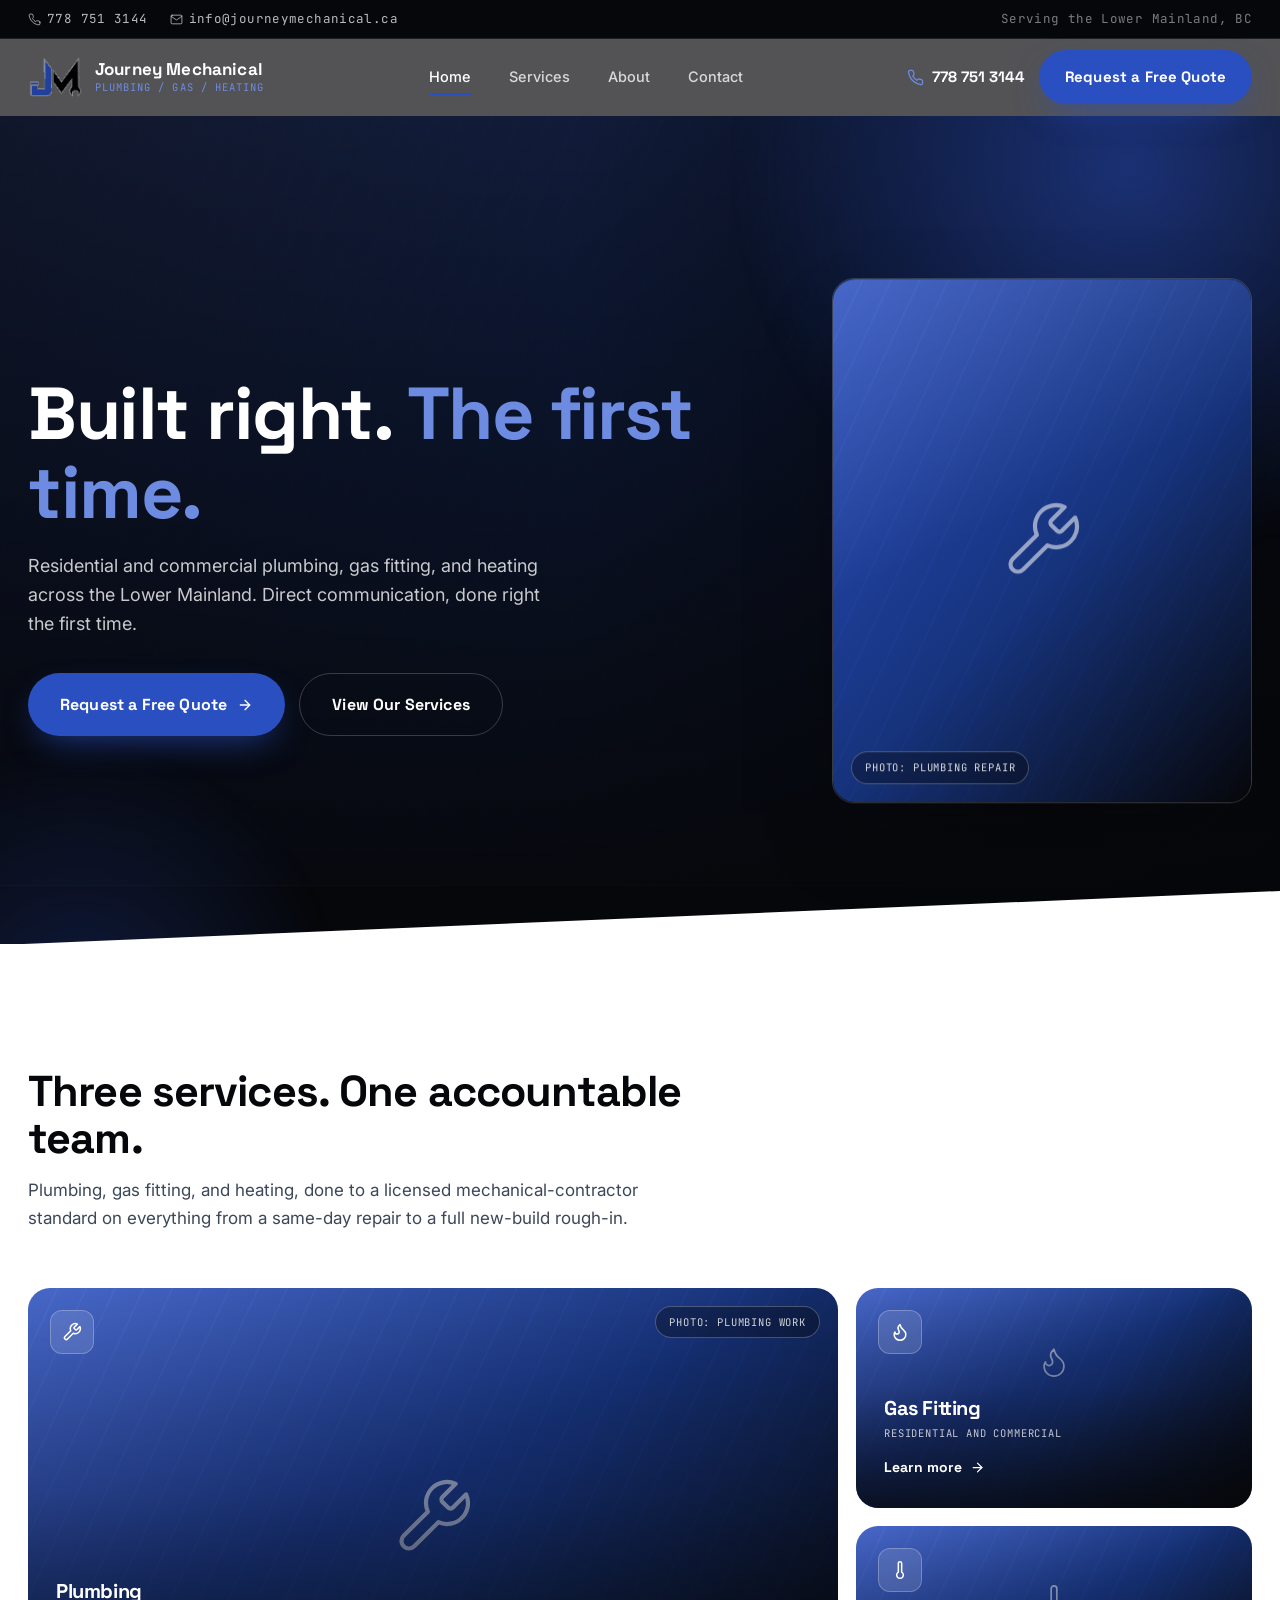
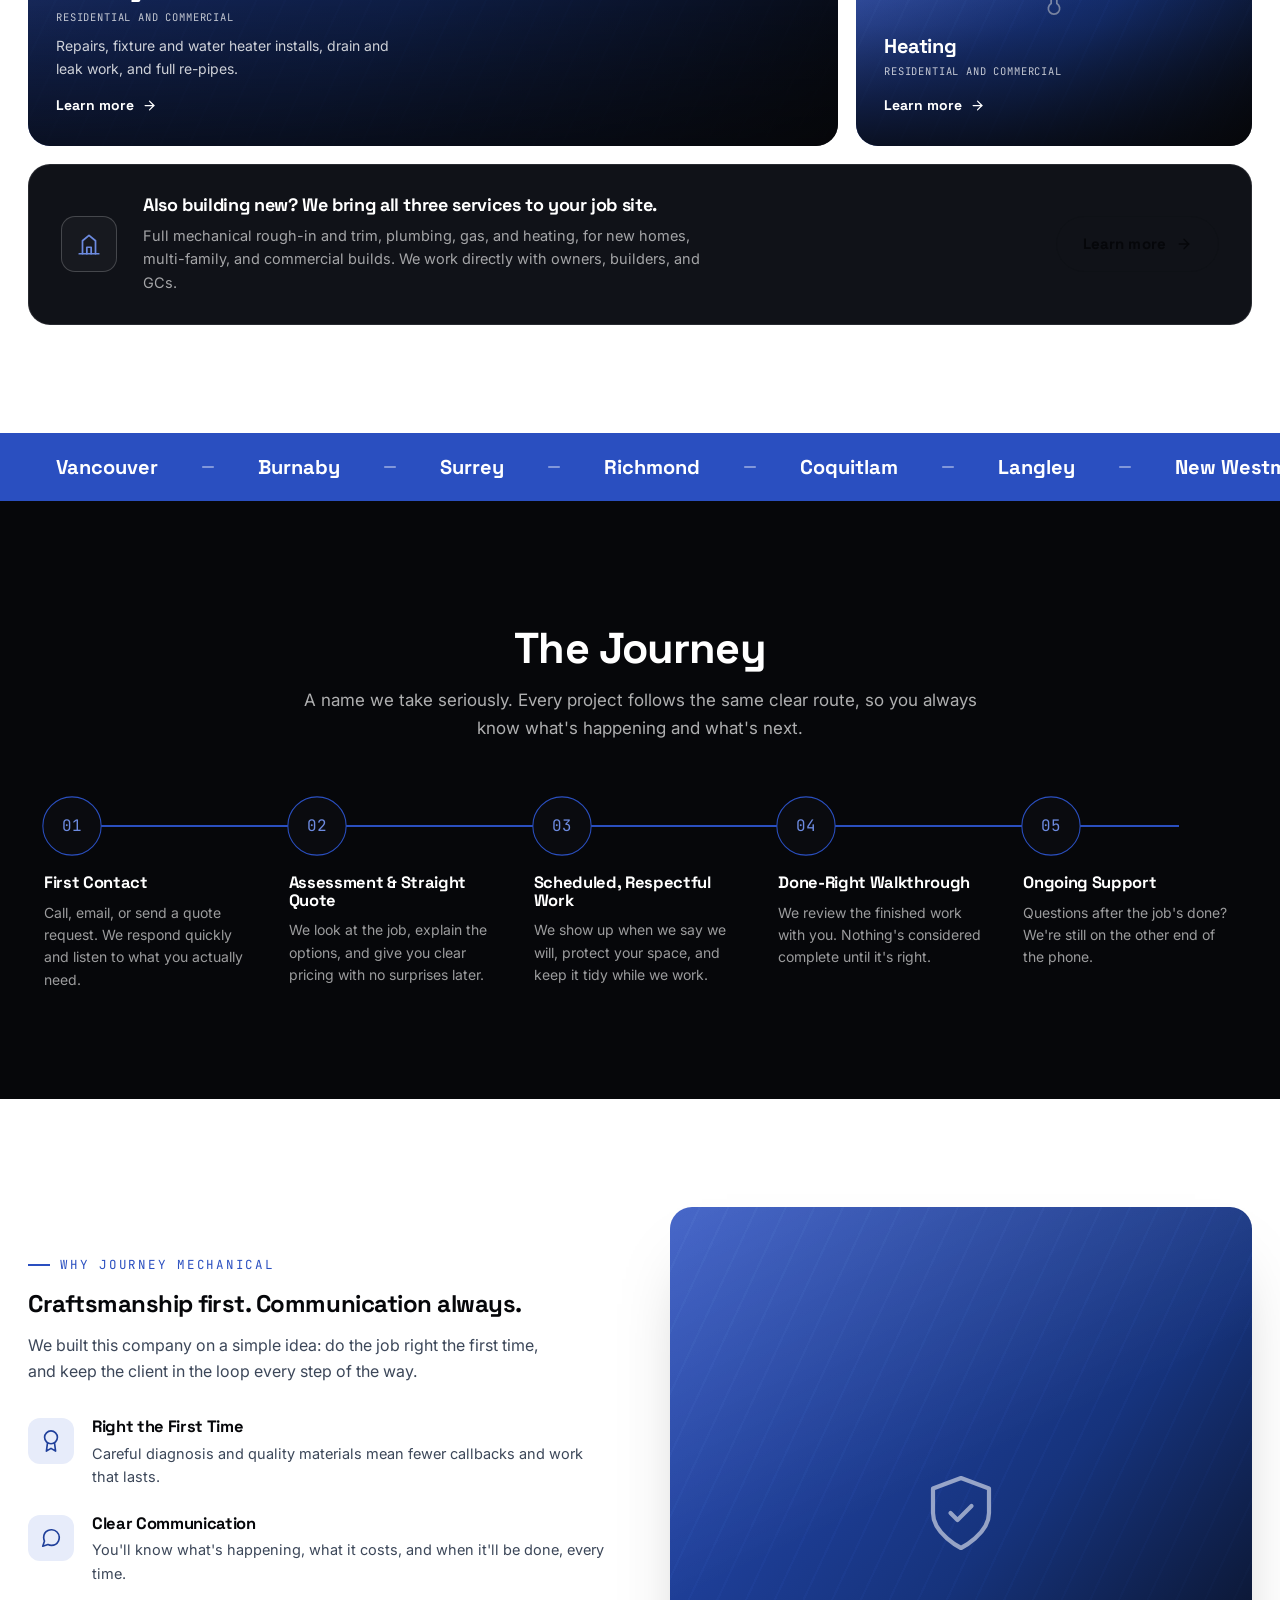
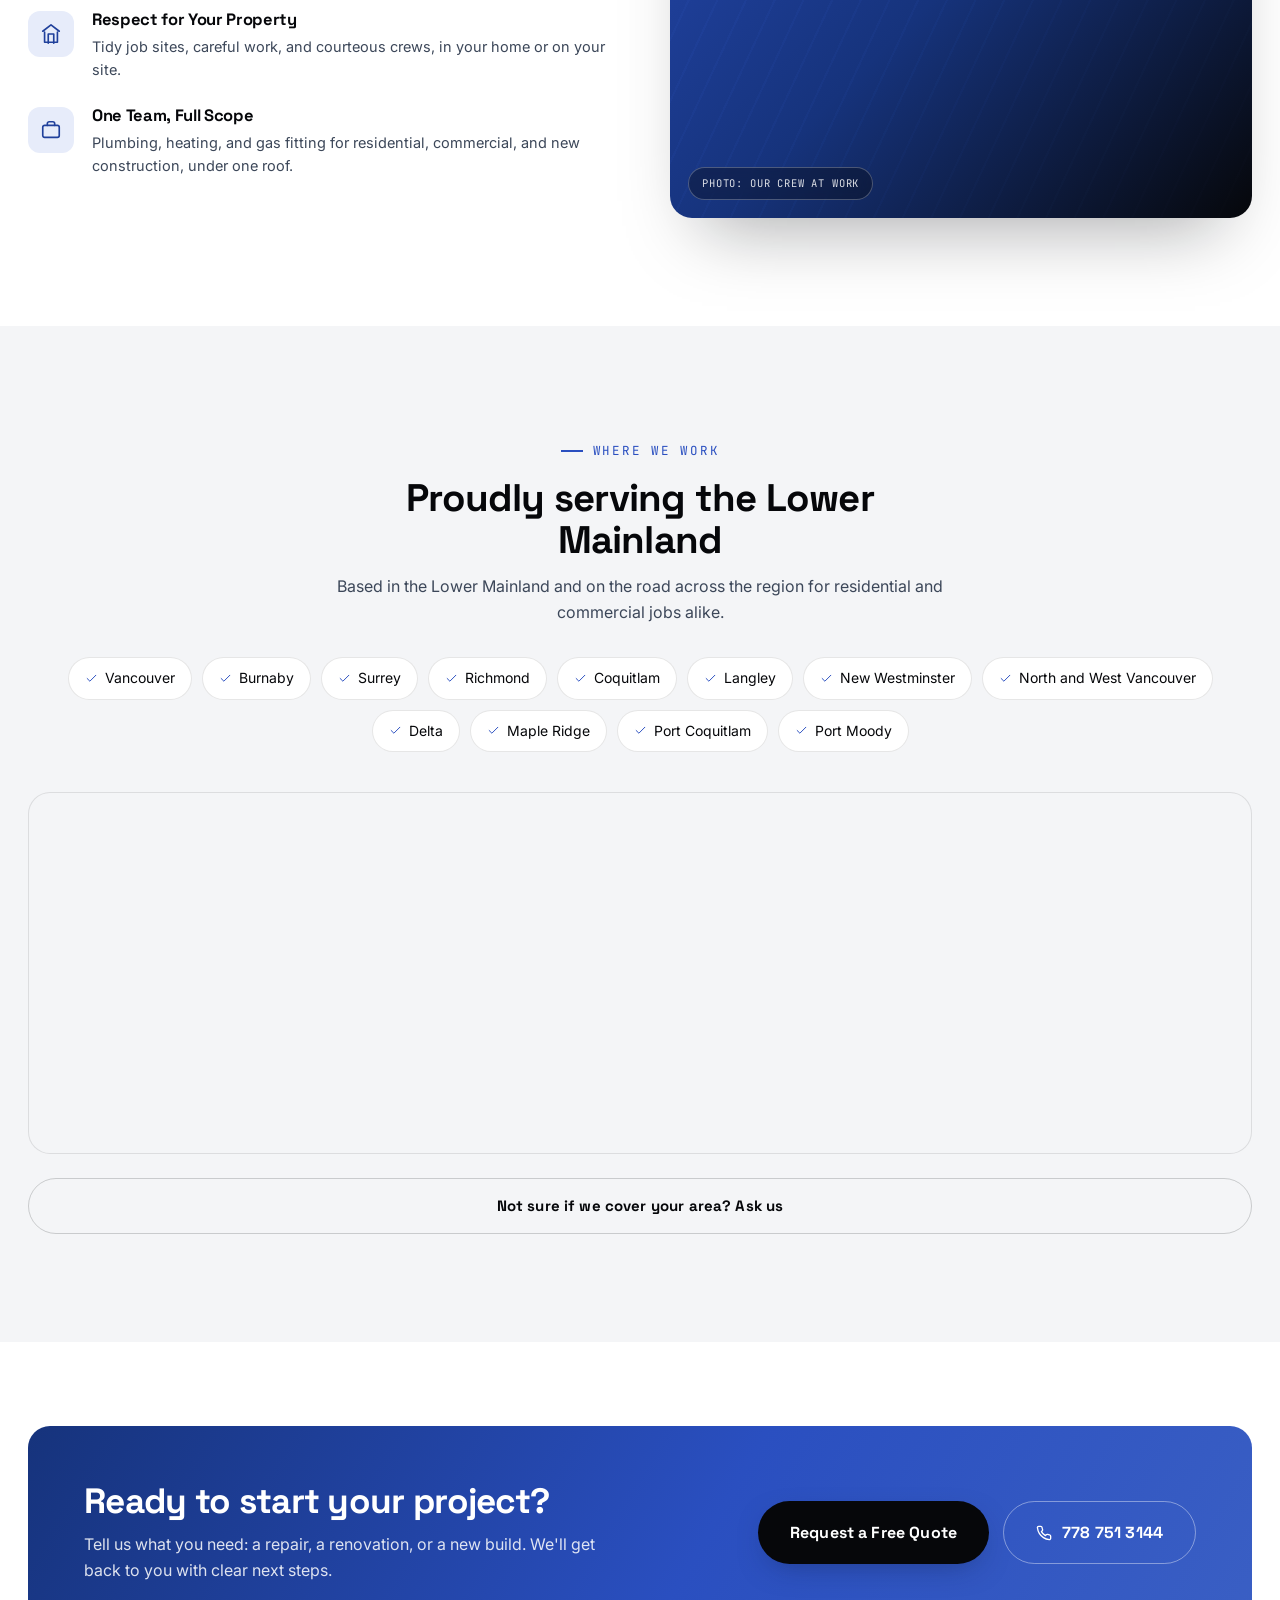
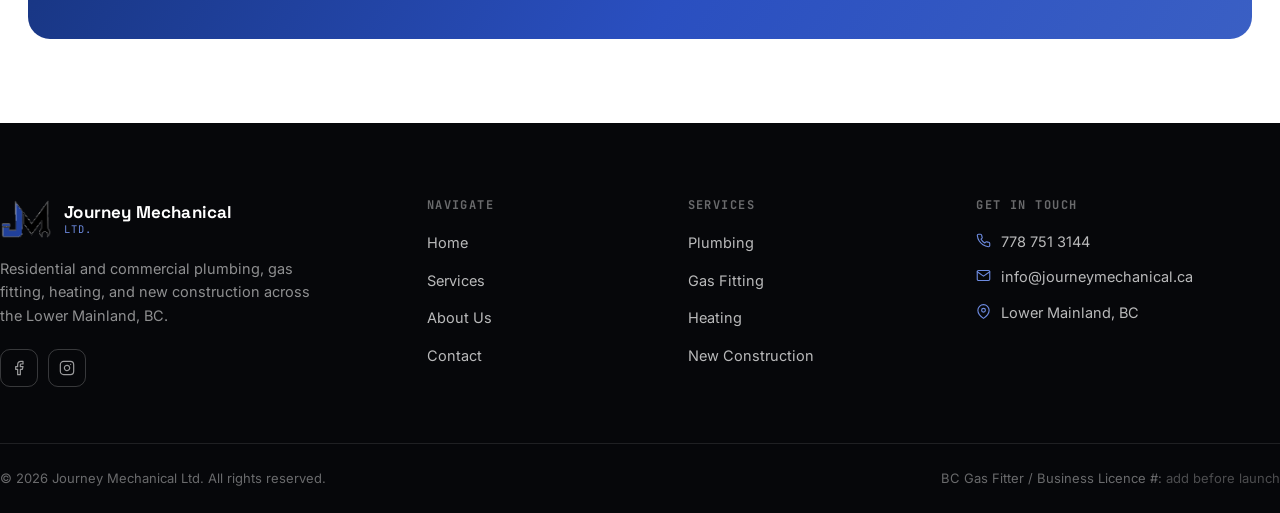
==== commit e2006742: "Re-run design-taste-frontend pre-flight, fix two mechanical violations Unified four differently-word" ====
--- a/index.html
+++ b/index.html
@@ -349,31 +349,29 @@
 <!-- ===================== SERVICE AREA ===================== -->
 <section class="section section-tint" id="area">
   <div class="container">
-    <div class="area-grid">
-      <div class="reveal">
-        <span class="eyebrow">Where We Work</span>
-        <h2 style="font-size:clamp(1.8rem,3.2vw,2.4rem);margin-top:16px;">Proudly serving the Lower Mainland</h2>
-        <p style="margin-top:14px;color:var(--slate-700);font-size:16px;">Based in the Lower Mainland and on the road across the region for residential and commercial jobs alike.</p>
-        <ul class="city-list">
-          <li><svg viewBox="0 0 24 24" fill="none" stroke="currentColor" stroke-width="1.8" stroke-linecap="round" stroke-linejoin="round"><polyline points="20 6 9 17 4 12"/></svg>Vancouver</li>
-          <li><svg viewBox="0 0 24 24" fill="none" stroke="currentColor" stroke-width="1.8" stroke-linecap="round" stroke-linejoin="round"><polyline points="20 6 9 17 4 12"/></svg>Burnaby</li>
-          <li><svg viewBox="0 0 24 24" fill="none" stroke="currentColor" stroke-width="1.8" stroke-linecap="round" stroke-linejoin="round"><polyline points="20 6 9 17 4 12"/></svg>Surrey</li>
-          <li><svg viewBox="0 0 24 24" fill="none" stroke="currentColor" stroke-width="1.8" stroke-linecap="round" stroke-linejoin="round"><polyline points="20 6 9 17 4 12"/></svg>Richmond</li>
-          <li><svg viewBox="0 0 24 24" fill="none" stroke="currentColor" stroke-width="1.8" stroke-linecap="round" stroke-linejoin="round"><polyline points="20 6 9 17 4 12"/></svg>Coquitlam</li>
-          <li><svg viewBox="0 0 24 24" fill="none" stroke="currentColor" stroke-width="1.8" stroke-linecap="round" stroke-linejoin="round"><polyline points="20 6 9 17 4 12"/></svg>Langley</li>
-          <li><svg viewBox="0 0 24 24" fill="none" stroke="currentColor" stroke-width="1.8" stroke-linecap="round" stroke-linejoin="round"><polyline points="20 6 9 17 4 12"/></svg>New Westminster</li>
-          <li><svg viewBox="0 0 24 24" fill="none" stroke="currentColor" stroke-width="1.8" stroke-linecap="round" stroke-linejoin="round"><polyline points="20 6 9 17 4 12"/></svg>North and West Vancouver</li>
-          <li><svg viewBox="0 0 24 24" fill="none" stroke="currentColor" stroke-width="1.8" stroke-linecap="round" stroke-linejoin="round"><polyline points="20 6 9 17 4 12"/></svg>Delta</li>
-          <li><svg viewBox="0 0 24 24" fill="none" stroke="currentColor" stroke-width="1.8" stroke-linecap="round" stroke-linejoin="round"><polyline points="20 6 9 17 4 12"/></svg>Maple Ridge</li>
-          <li><svg viewBox="0 0 24 24" fill="none" stroke="currentColor" stroke-width="1.8" stroke-linecap="round" stroke-linejoin="round"><polyline points="20 6 9 17 4 12"/></svg>Port Coquitlam</li>
-          <li><svg viewBox="0 0 24 24" fill="none" stroke="currentColor" stroke-width="1.8" stroke-linecap="round" stroke-linejoin="round"><polyline points="20 6 9 17 4 12"/></svg>Port Moody</li>
-        </ul>
-        <a href="contact.html" class="btn btn-outline-dark mt-lg">Not sure if we cover your area? Ask us</a>
-      </div>
-      <div class="map-frame reveal reveal-delay-2">
-        <iframe src="https://maps.google.com/maps?q=Lower%20Mainland%2C%20British%20Columbia%2C%20Canada&t=&z=9&ie=UTF8&iwloc=&output=embed" loading="lazy" referrerpolicy="no-referrer-when-downgrade" title="Journey Mechanical Ltd service area map, Lower Mainland BC"></iframe>
-      </div>
-    </div>
+    <div class="area-stack reveal">
+      <span class="eyebrow">Where We Work</span>
+      <h2 style="font-size:clamp(1.8rem,3.2vw,2.4rem);margin-top:16px;">Proudly serving the Lower Mainland</h2>
+      <p style="margin-top:14px;color:var(--slate-700);font-size:16px;">Based in the Lower Mainland and on the road across the region for residential and commercial jobs alike.</p>
+    </div>
+    <ul class="city-pills reveal reveal-delay-1">
+      <li><svg viewBox="0 0 24 24" fill="none" stroke="currentColor" stroke-width="1.8" stroke-linecap="round" stroke-linejoin="round"><polyline points="20 6 9 17 4 12"/></svg>Vancouver</li>
+      <li><svg viewBox="0 0 24 24" fill="none" stroke="currentColor" stroke-width="1.8" stroke-linecap="round" stroke-linejoin="round"><polyline points="20 6 9 17 4 12"/></svg>Burnaby</li>
+      <li><svg viewBox="0 0 24 24" fill="none" stroke="currentColor" stroke-width="1.8" stroke-linecap="round" stroke-linejoin="round"><polyline points="20 6 9 17 4 12"/></svg>Surrey</li>
+      <li><svg viewBox="0 0 24 24" fill="none" stroke="currentColor" stroke-width="1.8" stroke-linecap="round" stroke-linejoin="round"><polyline points="20 6 9 17 4 12"/></svg>Richmond</li>
+      <li><svg viewBox="0 0 24 24" fill="none" stroke="currentColor" stroke-width="1.8" stroke-linecap="round" stroke-linejoin="round"><polyline points="20 6 9 17 4 12"/></svg>Coquitlam</li>
+      <li><svg viewBox="0 0 24 24" fill="none" stroke="currentColor" stroke-width="1.8" stroke-linecap="round" stroke-linejoin="round"><polyline points="20 6 9 17 4 12"/></svg>Langley</li>
+      <li><svg viewBox="0 0 24 24" fill="none" stroke="currentColor" stroke-width="1.8" stroke-linecap="round" stroke-linejoin="round"><polyline points="20 6 9 17 4 12"/></svg>New Westminster</li>
+      <li><svg viewBox="0 0 24 24" fill="none" stroke="currentColor" stroke-width="1.8" stroke-linecap="round" stroke-linejoin="round"><polyline points="20 6 9 17 4 12"/></svg>North and West Vancouver</li>
+      <li><svg viewBox="0 0 24 24" fill="none" stroke="currentColor" stroke-width="1.8" stroke-linecap="round" stroke-linejoin="round"><polyline points="20 6 9 17 4 12"/></svg>Delta</li>
+      <li><svg viewBox="0 0 24 24" fill="none" stroke="currentColor" stroke-width="1.8" stroke-linecap="round" stroke-linejoin="round"><polyline points="20 6 9 17 4 12"/></svg>Maple Ridge</li>
+      <li><svg viewBox="0 0 24 24" fill="none" stroke="currentColor" stroke-width="1.8" stroke-linecap="round" stroke-linejoin="round"><polyline points="20 6 9 17 4 12"/></svg>Port Coquitlam</li>
+      <li><svg viewBox="0 0 24 24" fill="none" stroke="currentColor" stroke-width="1.8" stroke-linecap="round" stroke-linejoin="round"><polyline points="20 6 9 17 4 12"/></svg>Port Moody</li>
+    </ul>
+    <div class="map-frame area-map-full reveal reveal-delay-2">
+      <iframe src="https://maps.google.com/maps?q=Lower%20Mainland%2C%20British%20Columbia%2C%20Canada&t=&z=9&ie=UTF8&iwloc=&output=embed" loading="lazy" referrerpolicy="no-referrer-when-downgrade" title="Journey Mechanical Ltd service area map, Lower Mainland BC"></iframe>
+    </div>
+    <a href="contact.html" class="btn btn-outline-dark area-ask">Not sure if we cover your area? Ask us</a>
   </div>
 </section>
 
--- a/css/style.css
+++ b/css/style.css
@@ -59,6 +59,20 @@
 input, textarea, select { font: inherit; color: inherit; }
 svg { display: block; }
 
+:focus-visible {
+  outline: 2px solid var(--blue-450);
+  outline-offset: 3px;
+  border-radius: 2px;
+}
+.section-dark :focus-visible,
+.hero :focus-visible,
+.site-header :focus-visible,
+.mobile-nav :focus-visible,
+.site-footer :focus-visible,
+.info-card :focus-visible {
+  outline-color: var(--blue-300);
+}
+
 body {
   font-family: var(--font-body);
   background: var(--paper);
@@ -193,7 +207,7 @@
 .site-header.is-scrolled {
   background: rgba(8, 9, 13, 0.94);
   border-bottom-color: var(--ink-line);
-  box-shadow: 0 12px 30px -18px rgba(0,0,0,0.6);
+  box-shadow: 0 12px 30px -18px rgba(6,7,10,0.6);
 }
 .site-header .container {
   display: flex;
@@ -443,7 +457,7 @@
   border-radius: var(--radius-lg);
   border: 1px solid var(--ink-line-strong);
   transform: rotate(1.5deg);
-  box-shadow: 0 40px 80px -30px rgba(0,0,0,0.55);
+  box-shadow: 0 40px 80px -30px rgba(6,7,10,0.55);
 }
 .hero-photo-panel .photo-slot { position: absolute; inset: 0; border-radius: inherit; }
 @media (max-width: 980px) { .hero-photo-panel { display: none; } }
@@ -787,6 +801,21 @@
 }
 .map-frame iframe { width: 100%; height: 100%; min-height: 360px; border: 0; display: block; filter: grayscale(0.15) contrast(1.02); }
 
+.area-stack { max-width: 640px; margin: 0 auto; text-align: center; }
+.city-pills {
+  display: flex; flex-wrap: wrap; justify-content: center; gap: 10px;
+  margin-top: 32px;
+}
+.city-pills li {
+  display: inline-flex; align-items: center; gap: 7px;
+  font-size: 14px; color: var(--ink-950);
+  padding: 9px 16px; border-radius: 999px;
+  border: 1px solid var(--paper-line); background: var(--paper);
+}
+.city-pills svg { width: 13px; height: 13px; color: var(--blue-450); flex-shrink: 0; }
+.area-map-full { margin-top: 40px; }
+.area-ask { display: block; text-align: center; margin-top: 24px; }
+
 /* ==========================================================================
    CTA banner
    ========================================================================== */
@@ -809,7 +838,7 @@
 .cta-banner p { margin-top: 12px; color: rgba(255,255,255,0.85); font-size: 16px; }
 .cta-banner-actions { position: relative; display: flex; gap: 14px; flex-wrap: wrap; }
 .cta-banner .btn-ghost { border-color: rgba(255,255,255,0.4); }
-.cta-banner .btn-primary { background: var(--ink-950); color: var(--paper); box-shadow: 0 10px 30px -12px rgba(0,0,0,0.5); }
+.cta-banner .btn-primary { background: var(--ink-950); color: var(--paper); box-shadow: 0 10px 30px -12px rgba(15,31,74,0.5); }
 .cta-banner .btn-primary:hover { background: var(--ink-800); }
 
 @media (max-width: 640px) {
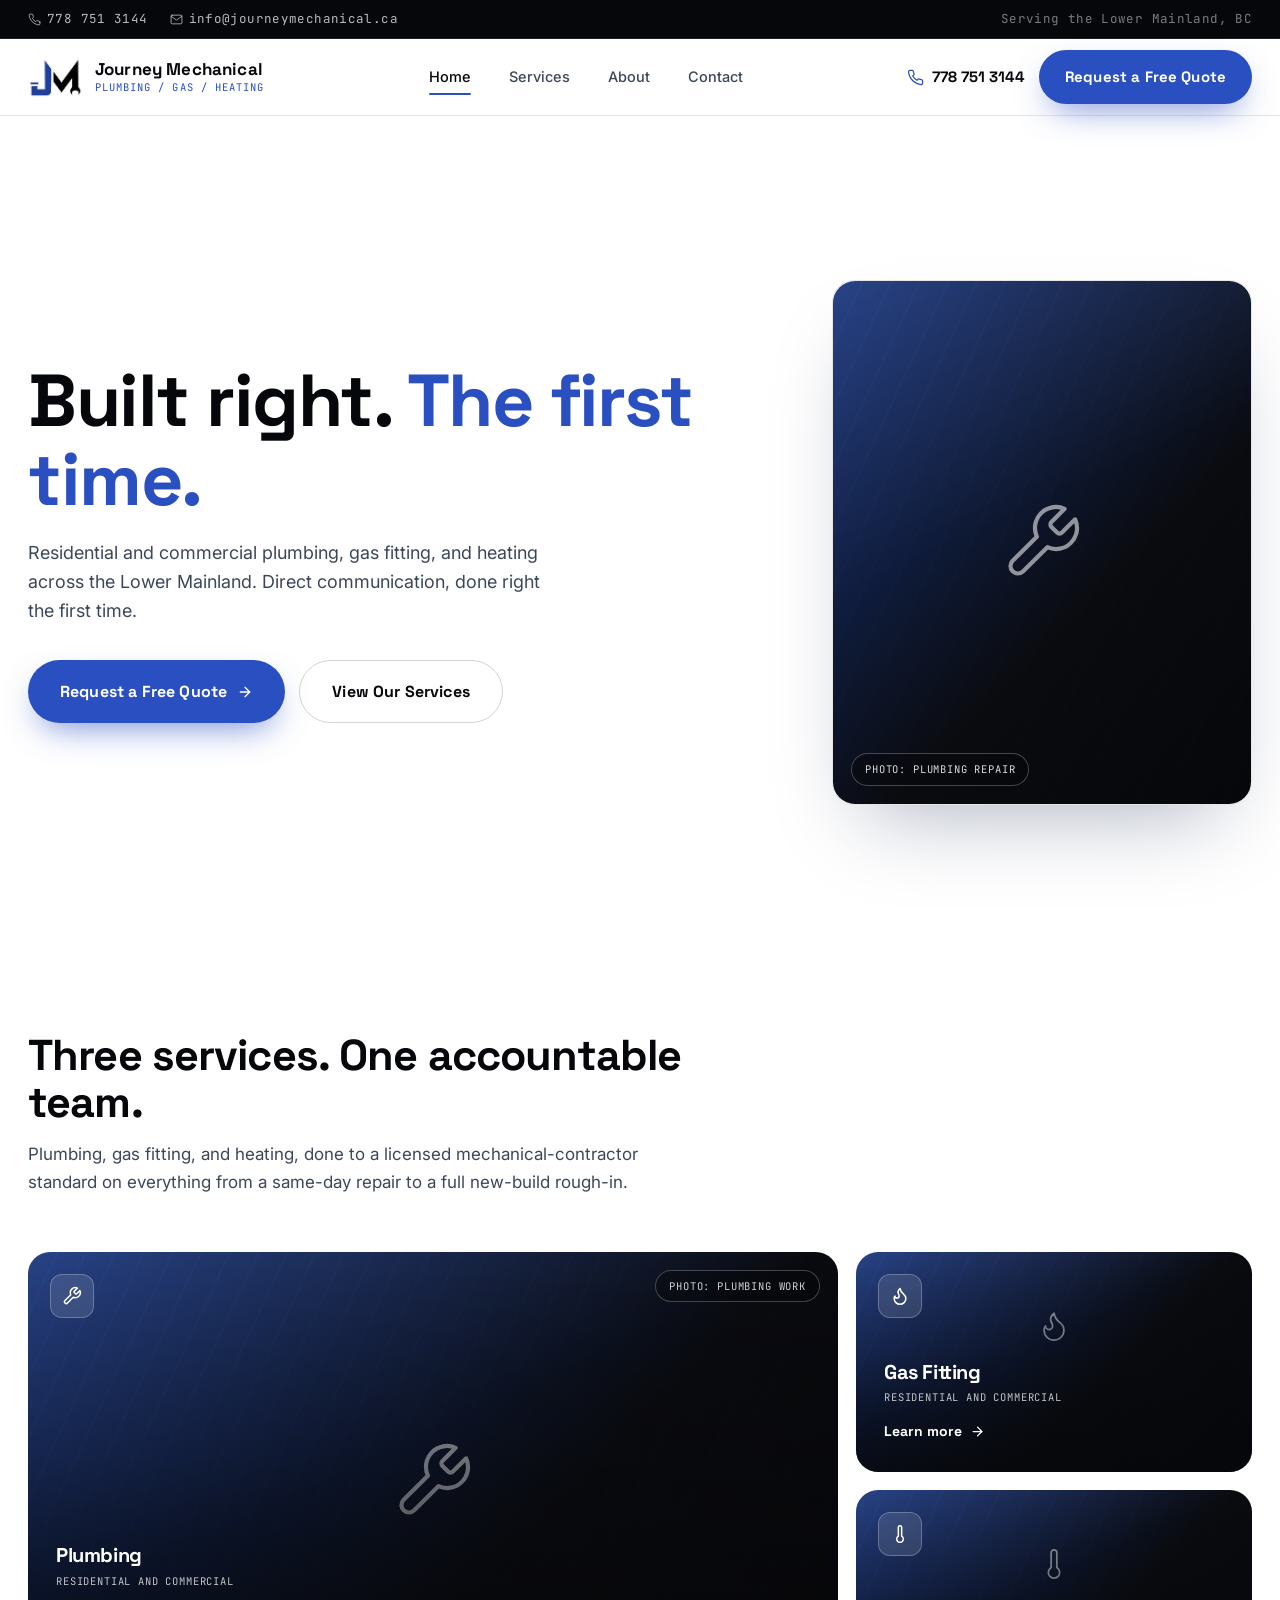
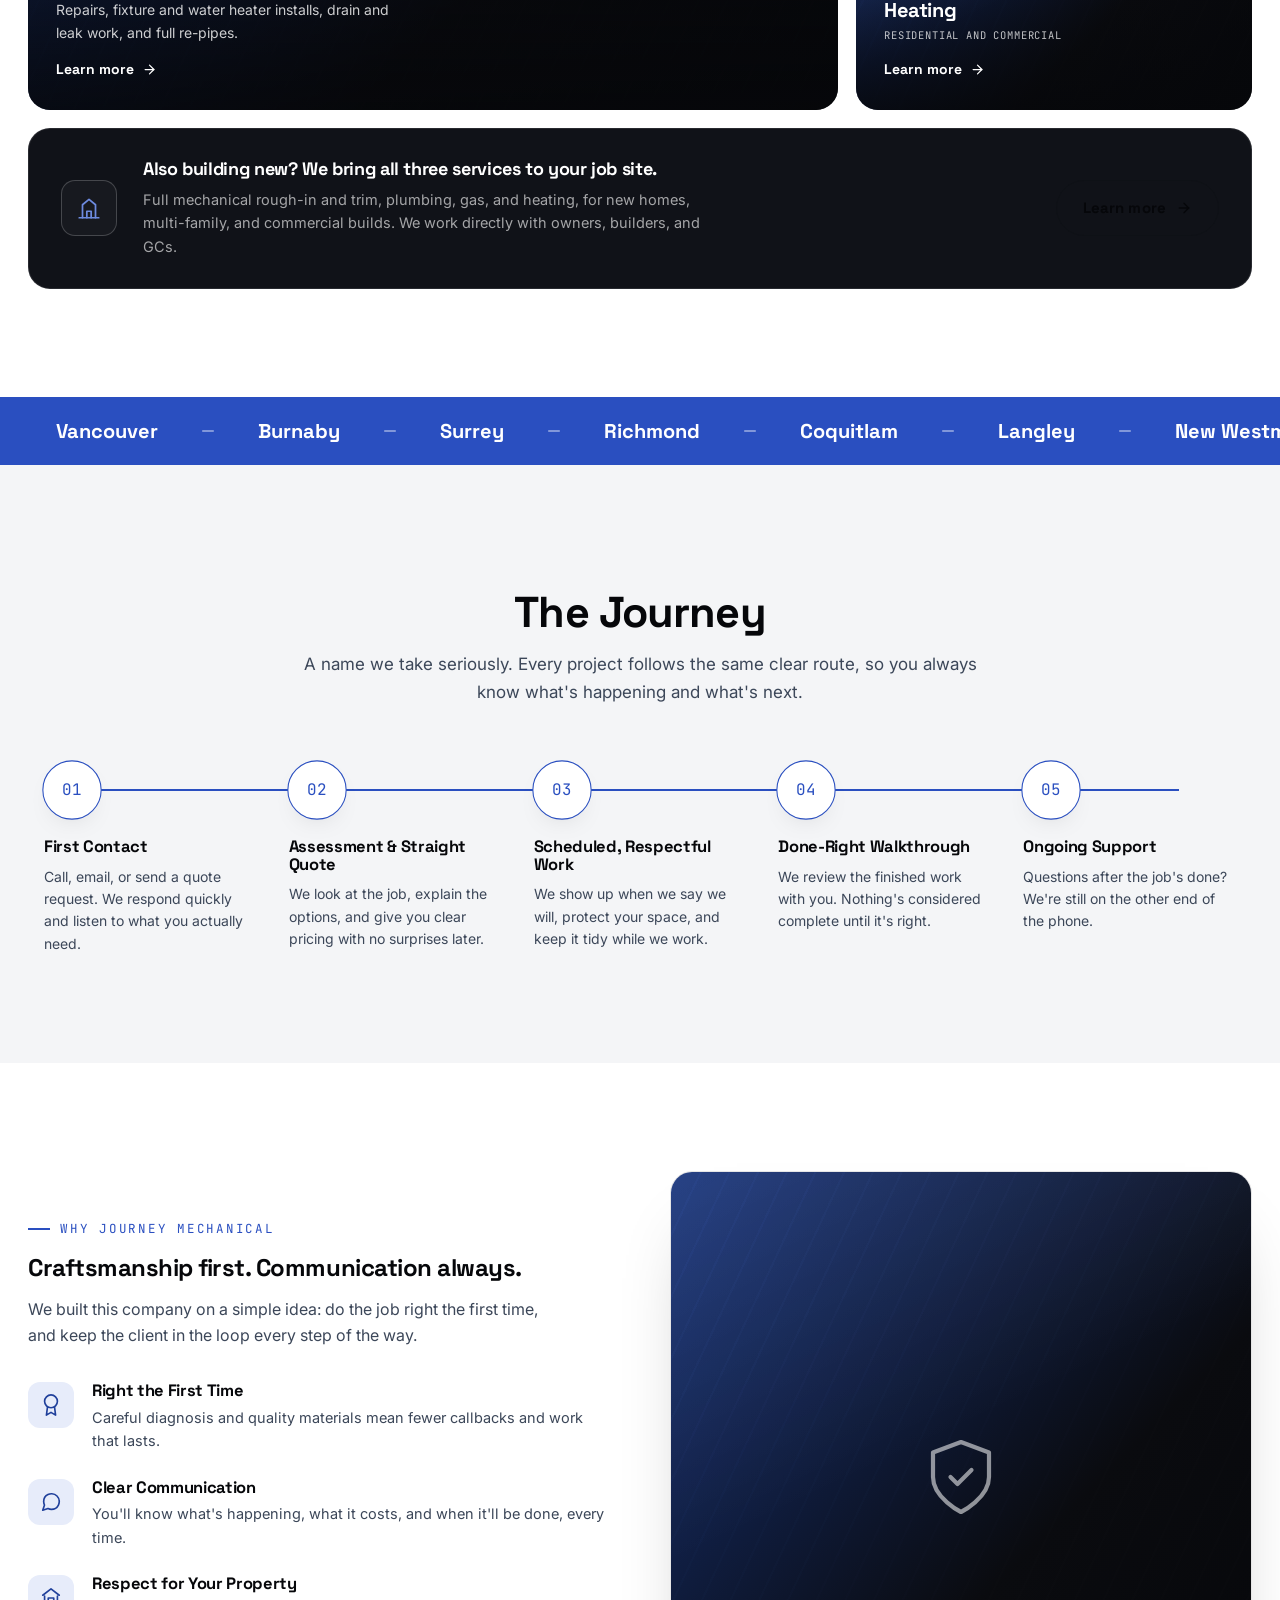
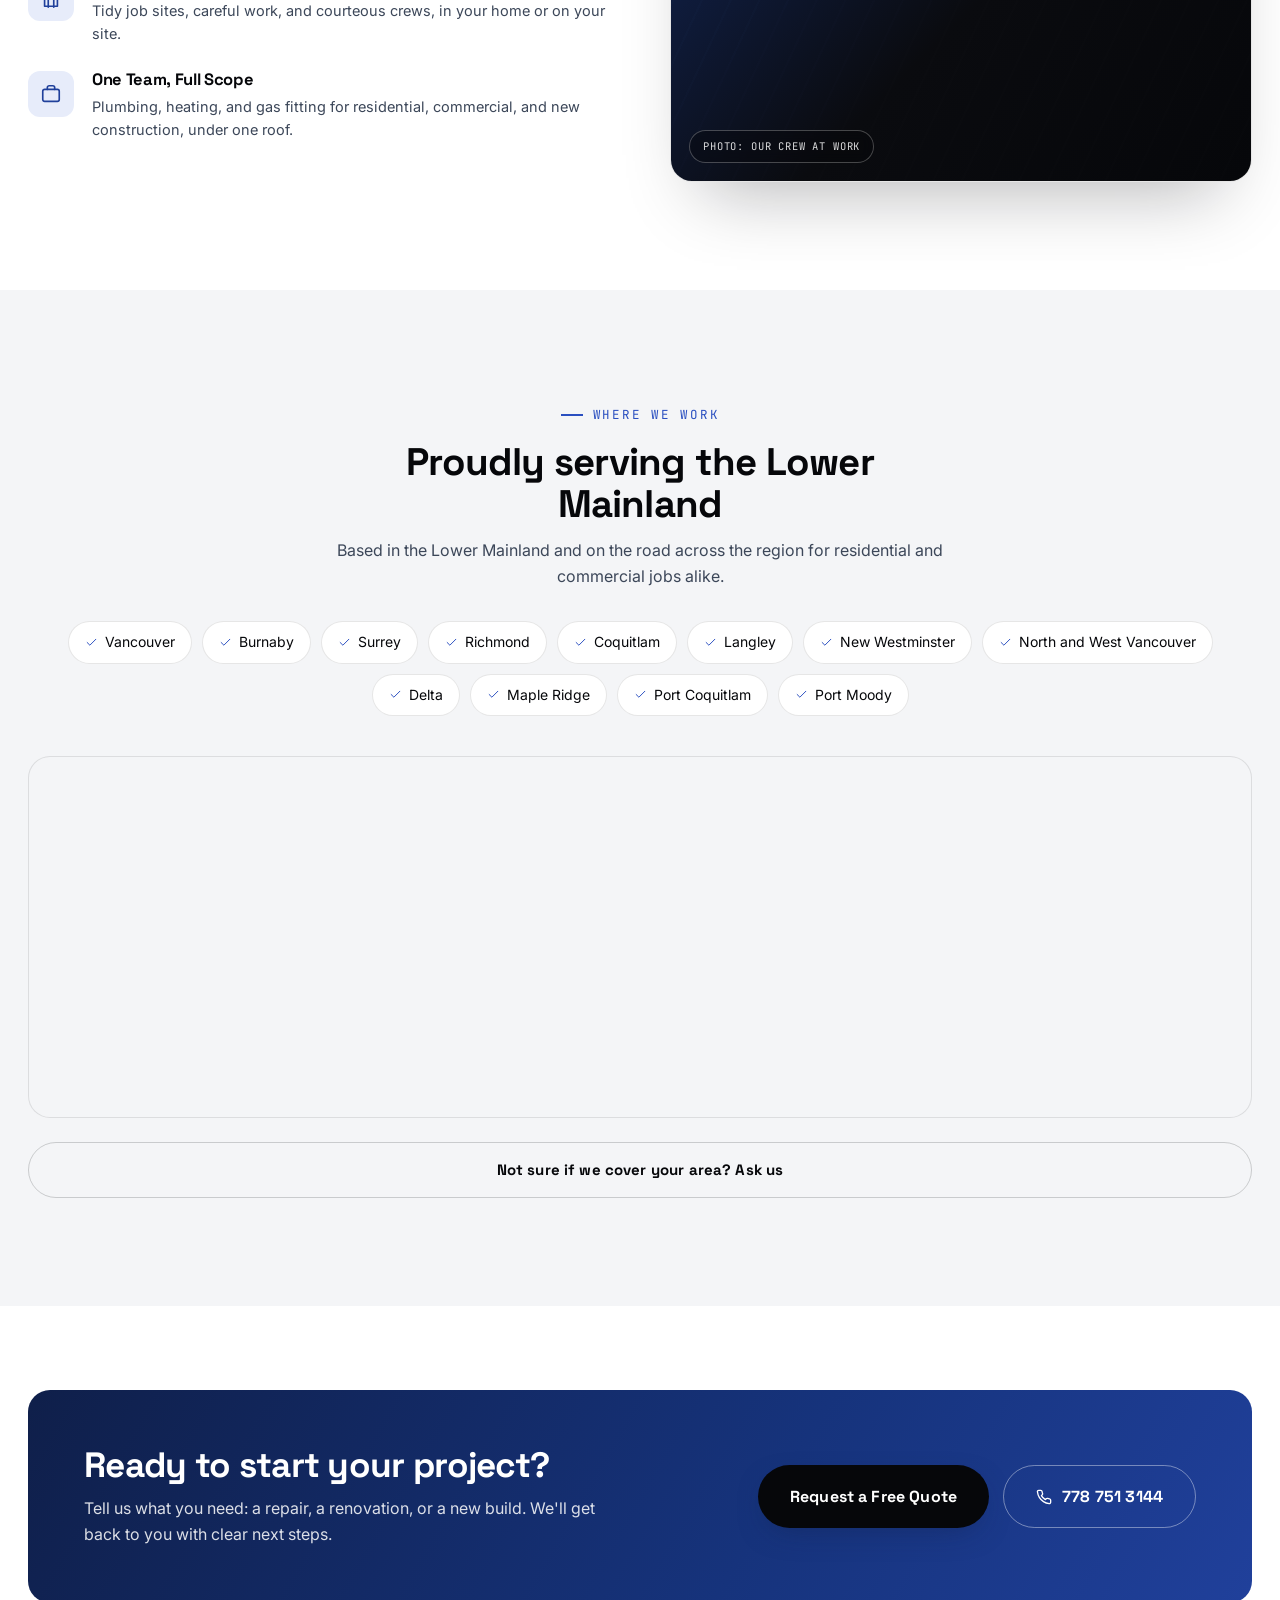
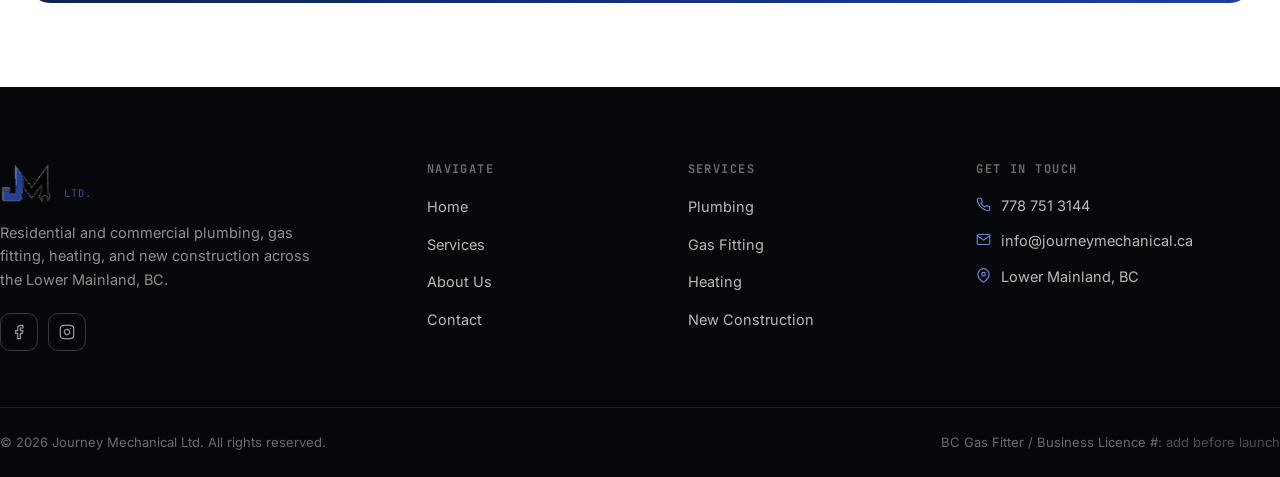
==== commit 92ba5092: "Revamp site to a lighter, more professional design system Replace the dark-glass header, full-bleed " ====
--- a/index.html
+++ b/index.html
@@ -114,11 +114,6 @@
 
 <!-- ===================== HERO ===================== -->
 <section class="hero">
-  <div class="hero-photo" data-parallax="0.12">
-    <div class="photo-slot" style="position:absolute;inset:0;"></div>
-  </div>
-  <div class="hero-shape hero-shape-1"></div>
-  <div class="hero-shape hero-shape-2"></div>
   <div class="container">
     <div class="hero-inner">
       <div class="hero-copy">
@@ -129,11 +124,11 @@
             Request a Free Quote
             <svg viewBox="0 0 24 24" fill="none" stroke="currentColor" stroke-width="2" stroke-linecap="round" stroke-linejoin="round"><line x1="5" y1="12" x2="19" y2="12"/><polyline points="12 5 19 12 12 19"/></svg>
           </a>
-          <a href="#trades" class="btn btn-ghost btn-lg">View Our Services</a>
-        </div>
-      </div>
-
-      <div class="hero-photo-panel" data-parallax="-0.08">
+          <a href="#trades" class="btn btn-outline-dark btn-lg">View Our Services</a>
+        </div>
+      </div>
+
+      <div class="hero-photo-panel">
         <div class="photo-slot">
           <svg class="photo-slot-icon" viewBox="0 0 24 24" fill="none" stroke="currentColor" stroke-width="1.2" stroke-linecap="round" stroke-linejoin="round"><path d="M14.7 6.3a1 1 0 0 0 0 1.4l1.6 1.6a1 1 0 0 0 1.4 0l3.77-3.77a6 6 0 0 1-7.94 7.94l-6.91 6.91a2.12 2.12 0 0 1-3-3l6.91-6.91a6 6 0 0 1 7.94-7.94l-3.76 3.76z"/></svg>
           <span class="photo-slot-tag">Photo: plumbing repair</span>
@@ -141,7 +136,6 @@
       </div>
     </div>
   </div>
-  <div class="hero-bottom-cut"></div>
 </section>
 
 <!-- ===================== TRADES ===================== -->
@@ -247,7 +241,7 @@
 </div>
 
 <!-- ===================== THE JOURNEY / PROCESS ===================== -->
-<section class="section section-dark">
+<section class="section section-tint">
   <div class="container">
     <div class="section-head center reveal">
       <h2>The Journey</h2>
--- a/css/style.css
+++ b/css/style.css
@@ -64,9 +64,6 @@
   outline-offset: 3px;
   border-radius: 2px;
 }
-.section-dark :focus-visible,
-.hero :focus-visible,
-.site-header :focus-visible,
 .mobile-nav :focus-visible,
 .site-footer :focus-visible,
 .info-card :focus-visible {
@@ -198,16 +195,15 @@
   position: sticky;
   top: 0;
   z-index: 100;
-  background: rgba(10, 11, 15, 0.7);
+  background: rgba(255, 255, 255, 0.92);
   backdrop-filter: blur(14px) saturate(140%);
   -webkit-backdrop-filter: blur(14px) saturate(140%);
-  border-bottom: 1px solid transparent;
+  border-bottom: 1px solid var(--paper-line);
   transition: background 0.3s ease, border-color 0.3s ease, box-shadow 0.3s ease;
 }
 .site-header.is-scrolled {
-  background: rgba(8, 9, 13, 0.94);
-  border-bottom-color: var(--ink-line);
-  box-shadow: 0 12px 30px -18px rgba(6,7,10,0.6);
+  background: rgba(255, 255, 255, 0.98);
+  box-shadow: 0 12px 30px -20px rgba(10,11,15,0.25);
 }
 .site-header .container {
   display: flex;
@@ -225,14 +221,14 @@
   font-weight: 700;
   font-size: 17px;
   letter-spacing: 0.01em;
-  color: var(--paper);
+  color: var(--ink-950);
 }
 .brand-sub {
   font-family: var(--font-mono);
   font-size: 10.5px;
   letter-spacing: 0.1em;
   text-transform: uppercase;
-  color: var(--blue-300);
+  color: var(--blue-450);
   margin-top: 3px;
 }
 
@@ -242,12 +238,12 @@
   padding: 10px 16px;
   font-size: 14.5px;
   font-weight: 500;
-  color: rgba(255,255,255,0.78);
+  color: var(--slate-700);
   border-radius: 999px;
   transition: color 0.2s ease, background 0.2s ease;
 }
-.main-nav a:hover { color: var(--paper); background: rgba(255,255,255,0.08); }
-.main-nav a.is-active { color: var(--paper); }
+.main-nav a:hover { color: var(--ink-950); background: var(--paper-dim); }
+.main-nav a.is-active { color: var(--ink-950); }
 .main-nav a.is-active::after {
   content: "";
   position: absolute;
@@ -262,12 +258,12 @@
   display: flex;
   align-items: center;
   gap: 8px;
-  color: var(--paper);
+  color: var(--ink-950);
   font-family: var(--font-head);
   font-weight: 700;
   font-size: 15px;
 }
-.header-phone svg { width: 17px; height: 17px; color: var(--blue-300); }
+.header-phone svg { width: 17px; height: 17px; color: var(--blue-450); }
 @media (max-width: 1080px) { .header-phone span { display: none; } }
 
 .nav-toggle {
@@ -275,8 +271,8 @@
   width: 42px; height: 42px;
   border-radius: 10px;
   align-items: center; justify-content: center;
-  border: 1px solid var(--ink-line-strong);
-  color: var(--paper);
+  border: 1px solid var(--paper-line);
+  color: var(--ink-950);
 }
 .nav-toggle svg { width: 20px; height: 20px; }
 
@@ -342,8 +338,8 @@
   position: relative;
   overflow: hidden;
   background:
-    linear-gradient(155deg, rgba(255,255,255,0.14), transparent 45%),
-    linear-gradient(135deg, var(--blue-450) 0%, var(--blue-700) 55%, var(--ink-950) 100%);
+    linear-gradient(155deg, rgba(255,255,255,0.08), transparent 45%),
+    linear-gradient(135deg, var(--blue-700) 0%, var(--ink-900) 62%, var(--ink-950) 100%);
   isolation: isolate;
 }
 .photo-slot::before {
@@ -384,45 +380,14 @@
 
 .hero {
   position: relative;
-  background: var(--ink-950);
-  color: var(--paper);
+  background: var(--paper);
+  color: var(--ink-950);
   overflow: hidden;
   isolation: isolate;
-  min-height: 92dvh;
+  min-height: 88dvh;
   display: flex;
   align-items: center;
-  padding: 140px 0 90px;
-}
-
-.hero-photo {
-  position: absolute;
-  inset: -8% -4%;
-  z-index: -2;
-}
-.hero-photo::after {
-  content: "";
-  position: absolute;
-  inset: 0;
-  background:
-    linear-gradient(180deg, rgba(6,7,10,0.55) 0%, rgba(6,7,10,0.72) 55%, rgba(6,7,10,0.95) 100%),
-    linear-gradient(90deg, rgba(6,7,10,0.55) 0%, rgba(6,7,10,0.15) 45%, rgba(6,7,10,0.75) 100%);
-}
-
-.hero-shape {
-  position: absolute;
-  z-index: -1;
-  border-radius: 50%;
-  filter: blur(10px);
-}
-.hero-shape-1 {
-  width: 820px; height: 820px;
-  top: -360px; right: -260px;
-  background: radial-gradient(circle, rgba(42,79,192,0.55) 0%, rgba(42,79,192,0) 68%);
-}
-.hero-shape-2 {
-  width: 520px; height: 520px;
-  bottom: -320px; left: -180px;
-  background: radial-gradient(circle, rgba(42,79,192,0.28) 0%, rgba(42,79,192,0) 70%);
+  padding: 150px 0 90px;
 }
 
 .hero-inner {
@@ -437,17 +402,17 @@
 
 .hero h1 {
   font-size: clamp(2.6rem, 6.2vw, 4.6rem);
-  color: var(--paper);
+  color: var(--ink-950);
 }
 .hero h1 em {
   font-style: normal;
-  color: var(--blue-300);
+  color: var(--blue-450);
 }
 .hero-lede {
   margin-top: 20px;
   max-width: 520px;
   font-size: 18px;
-  color: rgba(255,255,255,0.78);
+  color: var(--slate-700);
 }
 .hero-cta { display: flex; flex-wrap: wrap; gap: 14px; margin-top: 34px; }
 
@@ -455,41 +420,33 @@
   position: relative;
   aspect-ratio: 4/5;
   border-radius: var(--radius-lg);
-  border: 1px solid var(--ink-line-strong);
-  transform: rotate(1.5deg);
-  box-shadow: 0 40px 80px -30px rgba(6,7,10,0.55);
+  border: 1px solid var(--paper-line);
+  box-shadow: 0 40px 80px -34px rgba(15,31,74,0.35);
 }
 .hero-photo-panel .photo-slot { position: absolute; inset: 0; border-radius: inherit; }
 @media (max-width: 980px) { .hero-photo-panel { display: none; } }
 
-.hero-bottom-cut {
-  position: absolute;
-  left: 0; right: 0; bottom: -1px;
-  height: 90px;
-  background: var(--paper);
-  clip-path: polygon(0 100%, 100% 100%, 100% 40%, 0 100%);
-}
-
 /* page (interior) hero — smaller */
 .page-hero {
   position: relative;
-  background: var(--ink-950);
-  color: var(--paper);
-  padding: 68px 0 84px;
+  background: var(--paper-dim);
+  color: var(--ink-950);
+  padding: 68px 0 76px;
   overflow: hidden;
   isolation: isolate;
+  border-bottom: 1px solid var(--paper-line);
 }
 .page-hero-inner { max-width: 760px; }
-.page-hero h1 { font-size: clamp(2rem, 4.4vw, 3.2rem); color: var(--paper); margin-top: 16px; }
-.page-hero p { margin-top: 18px; font-size: 17px; color: rgba(255,255,255,0.72); max-width: 640px; }
+.page-hero h1 { font-size: clamp(2rem, 4.4vw, 3.2rem); color: var(--ink-950); margin-top: 16px; }
+.page-hero p { margin-top: 18px; font-size: 17px; color: var(--slate-700); max-width: 640px; }
 .breadcrumb {
   display: flex; align-items: center; gap: 8px;
   font-family: var(--font-mono);
   font-size: 12px;
-  color: rgba(255,255,255,0.5);
-}
-.breadcrumb a { color: rgba(255,255,255,0.75); }
-.breadcrumb a:hover { color: var(--blue-300); }
+  color: var(--slate-500);
+}
+.breadcrumb a { color: var(--slate-700); }
+.breadcrumb a:hover { color: var(--blue-450); }
 
 /* ==========================================================================
    Sections — shared
@@ -507,10 +464,6 @@
 .section-head.center { margin-left: auto; margin-right: auto; text-align: center; }
 .section-head h2 { font-size: clamp(1.9rem, 3.6vw, 2.7rem); margin-top: 16px; }
 .section-head p { margin-top: 16px; font-size: 17px; color: var(--slate-700); }
-
-.section-dark { background: var(--ink-950); color: var(--paper); }
-.section-dark .section-head h2 { color: var(--paper); }
-.section-dark .section-head p { color: rgba(255,255,255,0.68); }
 
 .section-tint { background: var(--paper-dim); }
 
@@ -686,7 +639,7 @@
   left: 6%;
   right: 6%;
   height: 2px;
-  background: repeating-linear-gradient(90deg, var(--ink-line-strong) 0 8px, transparent 8px 16px);
+  background: repeating-linear-gradient(90deg, rgba(10,11,15,0.16) 0 8px, transparent 8px 16px);
   z-index: 0;
 }
 .journey-track-fill {
@@ -708,22 +661,23 @@
 .journey-num {
   width: 56px; height: 56px;
   border-radius: 50%;
-  background: var(--ink-900);
-  border: 1px solid var(--ink-line-strong);
+  background: var(--paper);
+  border: 1px solid var(--paper-line);
   display: flex; align-items: center; justify-content: center;
   font-family: var(--font-mono);
   font-size: 15px;
-  color: var(--blue-300);
+  color: var(--blue-450);
   margin-bottom: 20px;
+  box-shadow: 0 10px 26px -16px rgba(10,11,15,0.25);
   transition: border-color 0.4s ease, transform 0.4s ease;
 }
 .journey-step.is-visible .journey-num { border-color: var(--blue-450); transform: scale(1.06); }
-.journey-step h3 { font-size: 16.5px; color: var(--paper); }
-.journey-step p { margin-top: 10px; font-size: 14px; color: rgba(255,255,255,0.6); }
+.journey-step h3 { font-size: 16.5px; color: var(--ink-950); }
+.journey-step p { margin-top: 10px; font-size: 14px; color: var(--slate-700); }
 
 @media (max-width: 900px) {
   .journey { grid-template-columns: 1fr; gap: 34px; }
-  .journey-track, .journey-track-fill { left: 27px; right: auto; top: 0; bottom: 0; width: 2px; height: auto; background: repeating-linear-gradient(180deg, var(--ink-line-strong) 0 8px, transparent 8px 16px); }
+  .journey-track, .journey-track-fill { left: 27px; right: auto; top: 0; bottom: 0; width: 2px; height: auto; background: repeating-linear-gradient(180deg, rgba(10,11,15,0.16) 0 8px, transparent 8px 16px); }
   .journey-track-fill { width: 2px; height: 0; background: var(--blue-450); }
   .journey-step { padding-left: 76px; }
   .journey-num { position: absolute; left: 0; top: 0; margin-bottom: 0; }
@@ -760,8 +714,8 @@
   aspect-ratio: 1/1.05;
   border-radius: var(--radius-lg);
   overflow: hidden;
-  transform: rotate(-1.5deg);
-  box-shadow: 0 40px 70px -32px rgba(10,11,15,0.35);
+  border: 1px solid var(--paper-line);
+  box-shadow: 0 40px 70px -32px rgba(10,11,15,0.3);
 }
 .why-photo .photo-slot { position: absolute; inset: 0; }
 
@@ -821,7 +775,7 @@
    ========================================================================== */
 
 .cta-banner {
-  background: linear-gradient(120deg, var(--blue-700), var(--blue-450) 55%, var(--blue-400));
+  background: linear-gradient(120deg, var(--blue-900), var(--blue-700) 60%, var(--blue-500));
   color: var(--paper);
   border-radius: var(--radius-lg);
   padding: 56px;
@@ -1064,8 +1018,8 @@
   aspect-ratio: 4/5;
   border-radius: var(--radius-lg);
   overflow: hidden;
-  transform: rotate(1.2deg);
-  box-shadow: 0 40px 70px -32px rgba(10,11,15,0.35);
+  border: 1px solid var(--paper-line);
+  box-shadow: 0 40px 70px -32px rgba(10,11,15,0.3);
 }
 .story-photo .photo-slot { position: absolute; inset: 0; }
 
